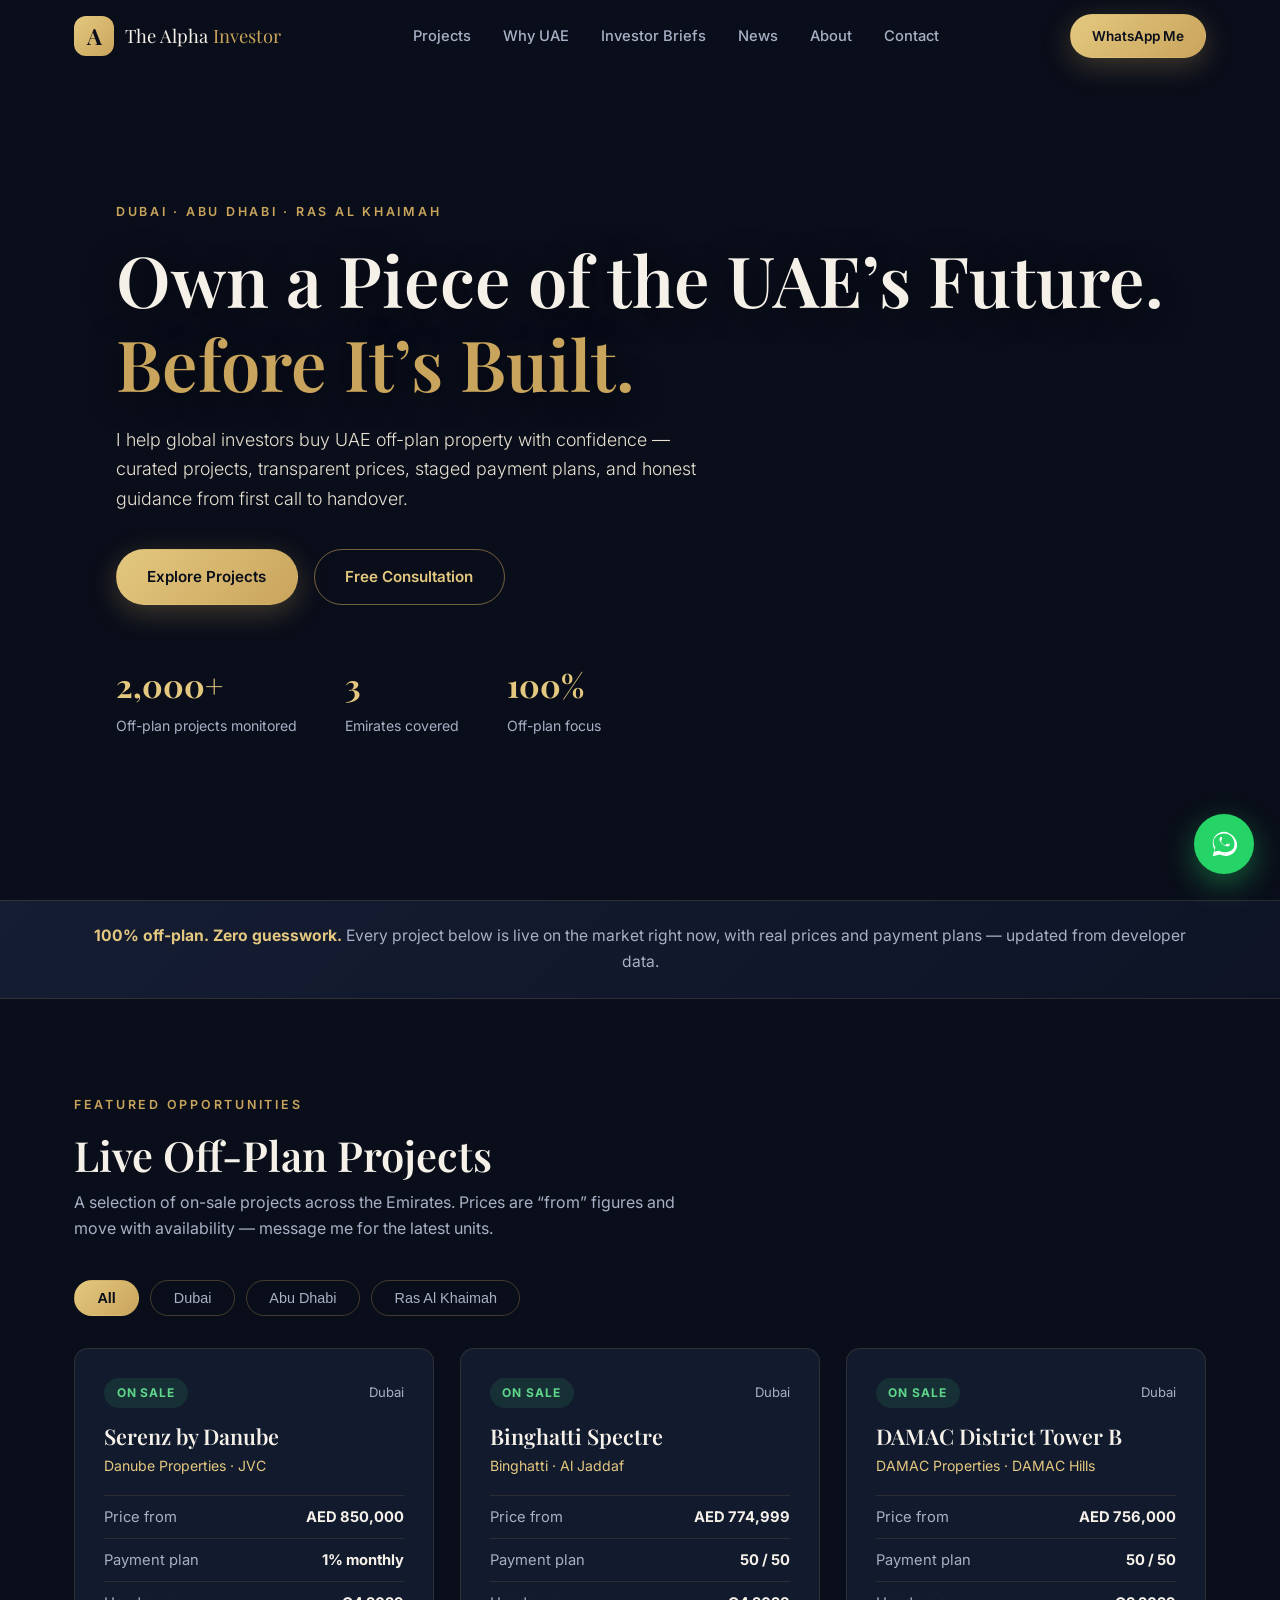
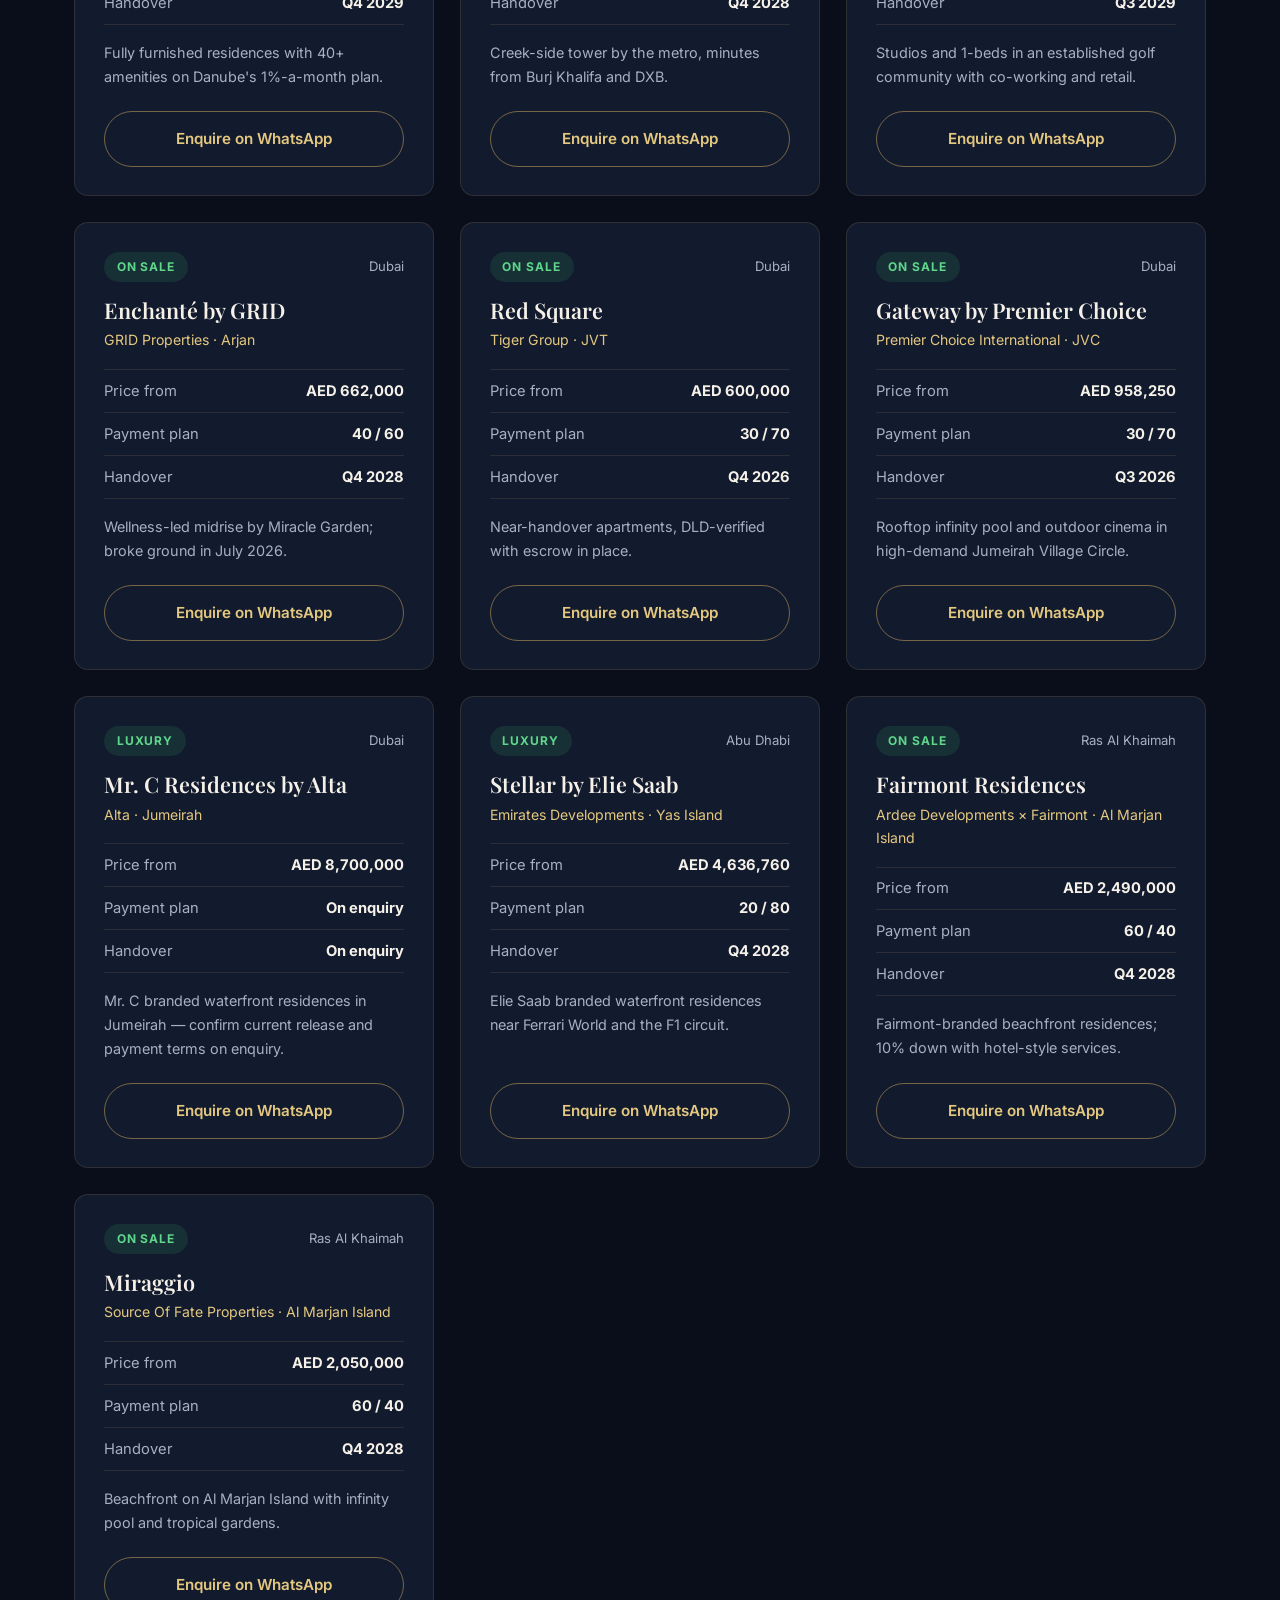
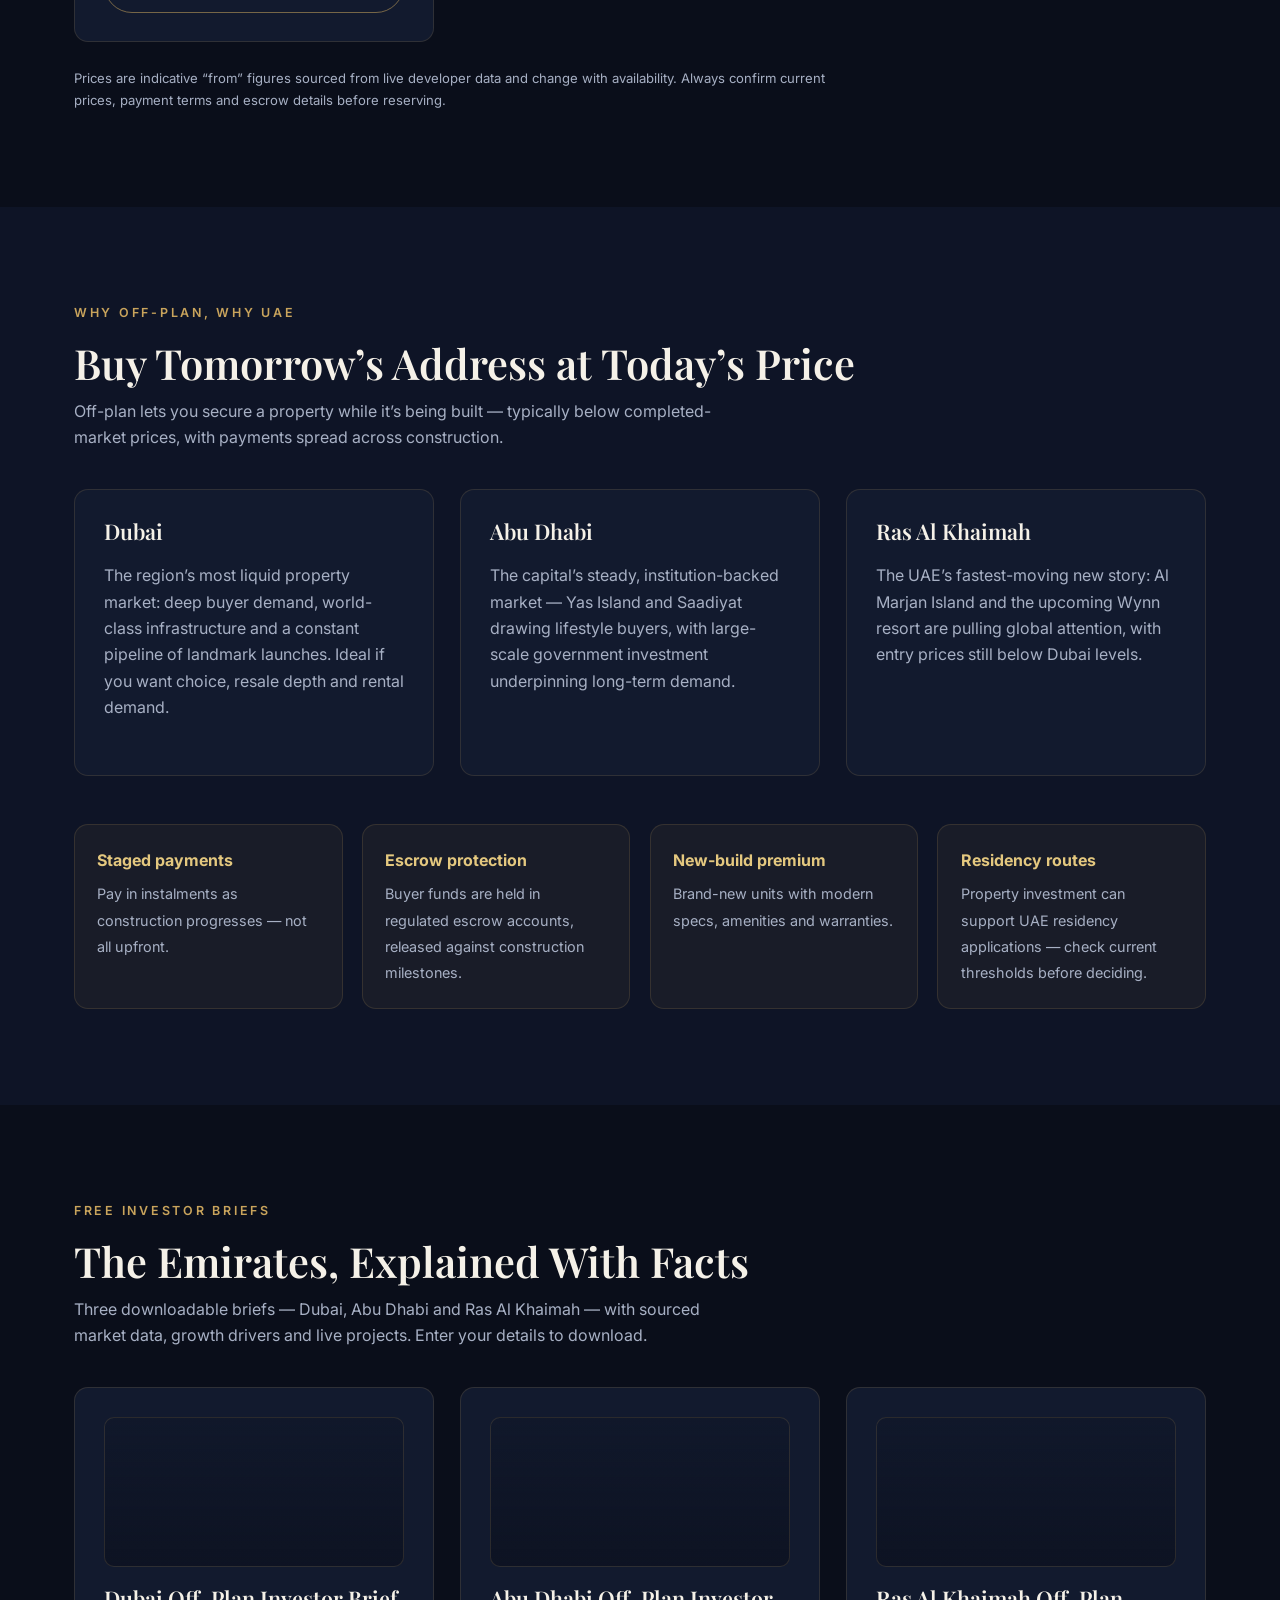
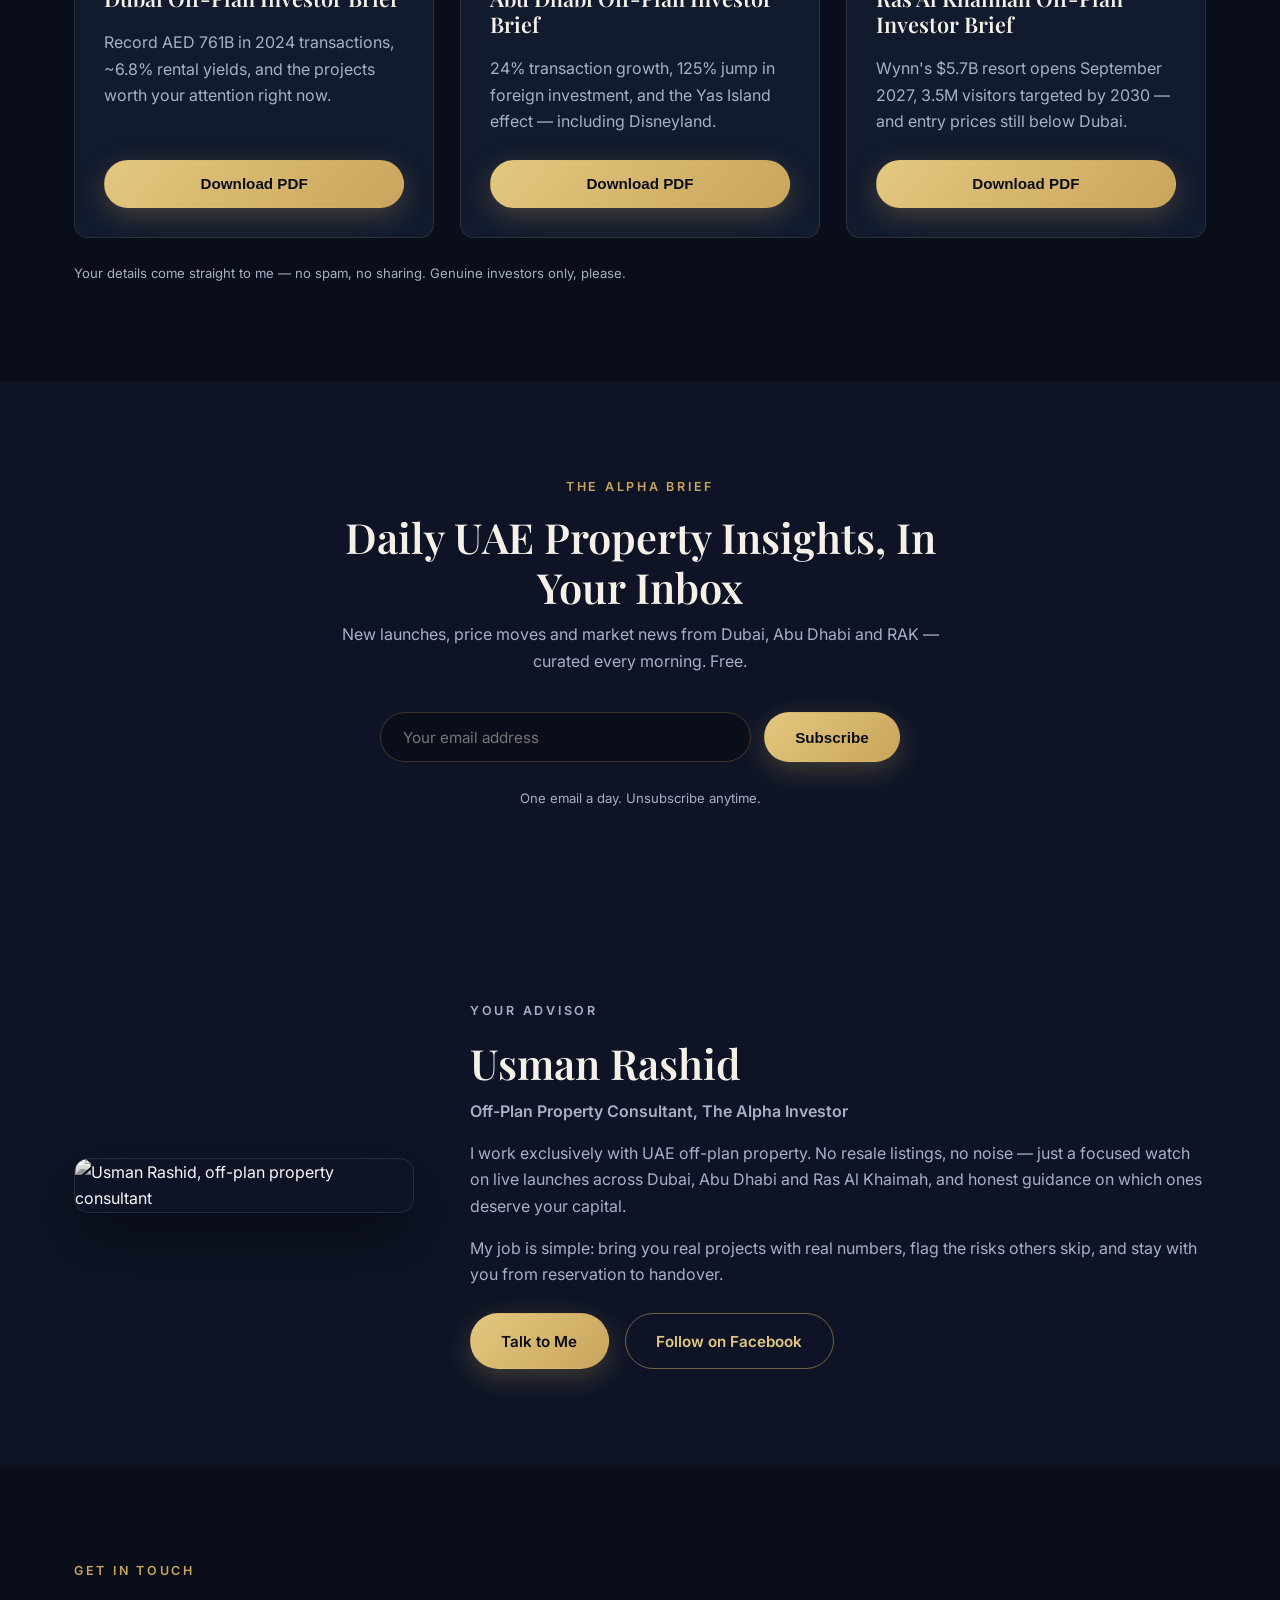
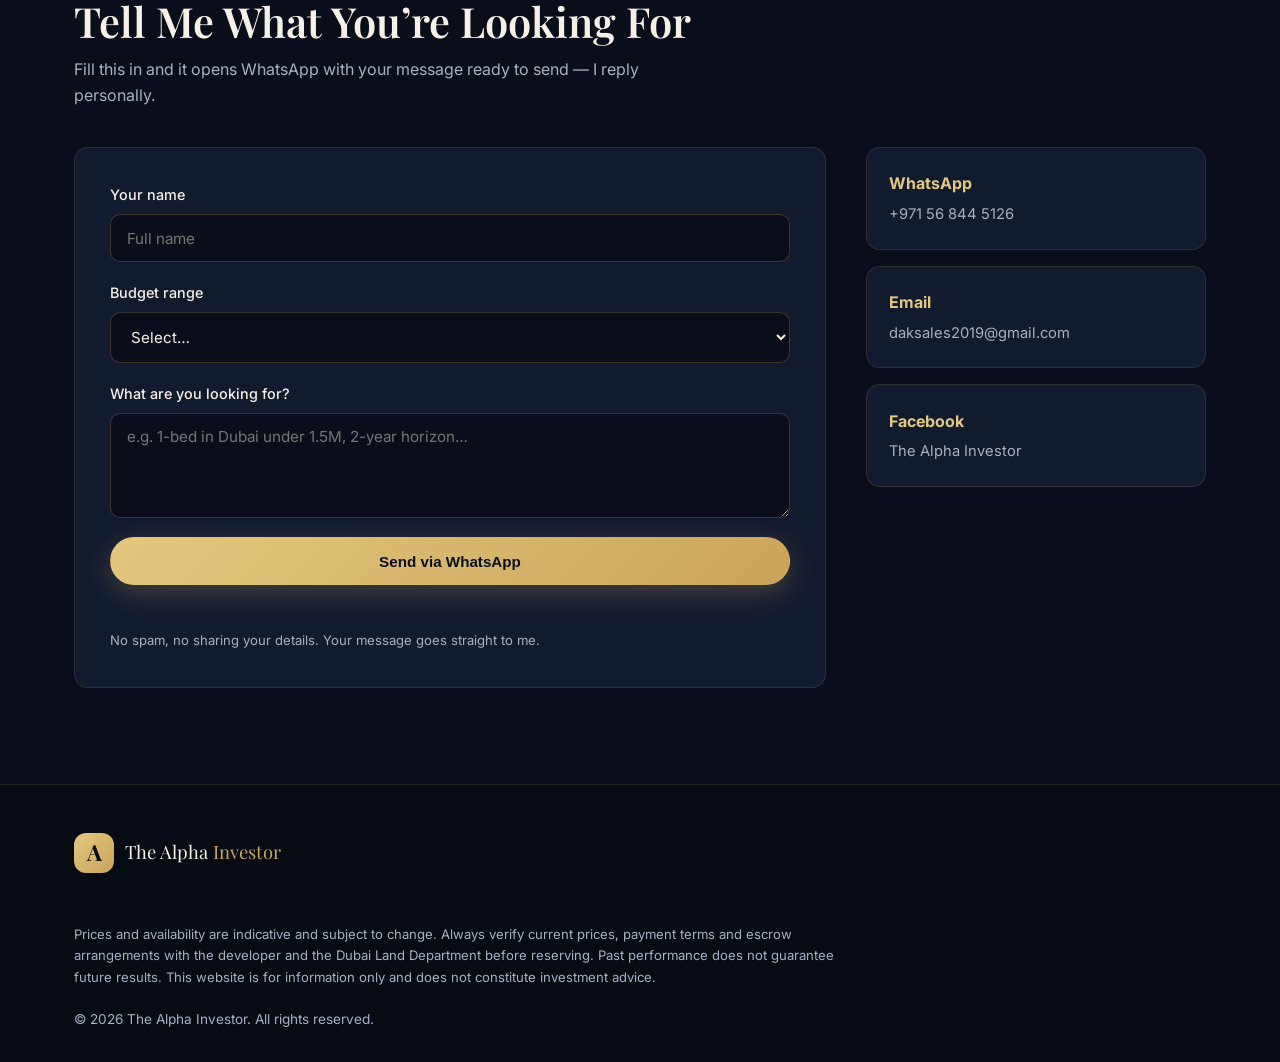
==== index.html @ b885ae94 "About section: replace Founder with Off-Plan Property Consultant" ====
<!DOCTYPE html>
<html lang="en">
<head>
<meta charset="UTF-8">
<meta name="viewport" content="width=device-width, initial-scale=1.0">
<title>The Alpha Investor — UAE Off-Plan Property Investment</title>
<meta name="description" content="The Alpha Investor helps global investors buy UAE off-plan property with confidence. Curated projects in Dubai, Abu Dhabi and Ras Al Khaimah, real prices, real payment plans.">
<link rel="icon" href="data:image/svg+xml,<svg xmlns='http://www.w3.org/2000/svg' viewBox='0 0 100 100'><rect width='100' height='100' rx='18' fill='%230A0E1A'/><text x='50' y='68' font-size='52' text-anchor='middle' fill='%23C9A45C' font-family='Georgia'>A</text></svg>">
<link rel="preconnect" href="https://fonts.googleapis.com">
<link rel="preconnect" href="https://fonts.gstatic.com" crossorigin>
<link href="https://fonts.googleapis.com/css2?family=Playfair+Display:wght@500;600;700&family=Inter:wght@300;400;500;600;700&display=swap" rel="stylesheet">
<link rel="stylesheet" href="styles.css">
</head>
<body>

<!-- ============ NAV ============ -->
<header class="nav" id="nav">
  <div class="container nav-inner">
    <a href="#top" class="brand">
      <span class="brand-mark">A</span>
      <span class="brand-text">The Alpha <em>Investor</em></span>
    </a>
    <nav class="nav-links" id="navLinks">
      <a href="#projects">Projects</a>
      <a href="#why">Why UAE</a>
      <a href="#briefs">Investor Briefs</a>
      <a href="news.html">News</a>
      <a href="#about">About</a>
      <a href="#contact">Contact</a>
    </nav>
    <a class="btn btn-gold btn-sm nav-cta" href="https://wa.me/971568445126?text=Hi%20Usman%2C%20I%27d%20like%20to%20discuss%20UAE%20off-plan%20investment." target="_blank" rel="noopener">WhatsApp Me</a>
    <button class="nav-toggle" id="navToggle" aria-label="Menu"><span></span><span></span><span></span></button>
  </div>
</header>

<!-- ============ HERO ============ -->
<section class="hero" id="top">
  <div class="hero-bg"></div>
  <div class="hero-overlay"></div>
  <div class="container hero-content">
    <p class="eyebrow reveal">Dubai &middot; Abu Dhabi &middot; Ras Al Khaimah</p>
    <h1 class="reveal">Own a Piece of the UAE&rsquo;s Future.<br><span class="gold">Before It&rsquo;s Built.</span></h1>
    <p class="hero-sub reveal">I help global investors buy UAE off-plan property with confidence — curated projects, transparent prices, staged payment plans, and honest guidance from first call to handover.</p>
    <div class="hero-ctas reveal">
      <a href="#projects" class="btn btn-gold">Explore Projects</a>
      <a href="https://wa.me/971568445126?text=Hi%20Usman%2C%20I%27d%20like%20a%20free%20consultation%20on%20UAE%20off-plan%20property." target="_blank" rel="noopener" class="btn btn-outline">Free Consultation</a>
    </div>
    <div class="hero-stats reveal">
      <div class="stat"><strong>2,000+</strong><span>Off-plan projects monitored</span></div>
      <div class="stat"><strong>3</strong><span>Emirates covered</span></div>
      <div class="stat"><strong>100%</strong><span>Off-plan focus</span></div>
    </div>
  </div>
</section>

<!-- ============ POSITIONING STRIP ============ -->
<section class="strip">
  <div class="container strip-inner">
    <p><strong>100% off-plan. Zero guesswork.</strong> Every project below is live on the market right now, with real prices and payment plans — updated from developer data.</p>
  </div>
</section>

<!-- ============ PROJECTS ============ -->
<section class="section" id="projects">
  <div class="container">
    <p class="eyebrow reveal">Featured Opportunities</p>
    <h2 class="reveal">Live Off-Plan Projects</h2>
    <p class="section-sub reveal">A selection of on-sale projects across the Emirates. Prices are &ldquo;from&rdquo; figures and move with availability — message me for the latest units.</p>
    <div class="filters reveal" id="filters">
      <button class="filter active" data-filter="all">All</button>
      <button class="filter" data-filter="dubai">Dubai</button>
      <button class="filter" data-filter="abudhabi">Abu Dhabi</button>
      <button class="filter" data-filter="rak">Ras Al Khaimah</button>
    </div>
    <div class="cards" id="projectCards">
      <article class="card reveal" data-emirate="dubai">
        <div class="card-top"><span class="badge">On Sale</span><span class="card-emirate">Dubai</span></div>
        <h3>Serenz by Danube</h3>
        <p class="card-dev">Danube Properties &middot; JVC</p>
        <ul class="card-facts">
          <li><span>Price from</span><strong>AED 850,000</strong></li>
          <li><span>Payment plan</span><strong>1% monthly</strong></li>
          <li><span>Handover</span><strong>Q4 2029</strong></li>
        </ul>
        <p class="card-note">Fully furnished residences with 40+ amenities on Danube's 1%-a-month plan.</p>
        <a class="btn btn-outline btn-block card-cta" href="https://wa.me/971568445126?text=Hi%20Usman%2C%20I%27m%20interested%20in%20Serenz%20by%20Danube%20in%20JVC%2E%20Please%20share%20available%20units%2E" target="_blank" rel="noopener">Enquire on WhatsApp</a>
      </article>
      <article class="card reveal" data-emirate="dubai">
        <div class="card-top"><span class="badge">On Sale</span><span class="card-emirate">Dubai</span></div>
        <h3>Binghatti Spectre</h3>
        <p class="card-dev">Binghatti &middot; Al Jaddaf</p>
        <ul class="card-facts">
          <li><span>Price from</span><strong>AED 774,999</strong></li>
          <li><span>Payment plan</span><strong>50 / 50</strong></li>
          <li><span>Handover</span><strong>Q4 2028</strong></li>
        </ul>
        <p class="card-note">Creek-side tower by the metro, minutes from Burj Khalifa and DXB.</p>
        <a class="btn btn-outline btn-block card-cta" href="https://wa.me/971568445126?text=Hi%20Usman%2C%20I%27m%20interested%20in%20Binghatti%20Spectre%20in%20Al%20Jaddaf%2E%20Please%20share%20available%20units%2E" target="_blank" rel="noopener">Enquire on WhatsApp</a>
      </article>
      <article class="card reveal" data-emirate="dubai">
        <div class="card-top"><span class="badge">On Sale</span><span class="card-emirate">Dubai</span></div>
        <h3>DAMAC District Tower B</h3>
        <p class="card-dev">DAMAC Properties &middot; DAMAC Hills</p>
        <ul class="card-facts">
          <li><span>Price from</span><strong>AED 756,000</strong></li>
          <li><span>Payment plan</span><strong>50 / 50</strong></li>
          <li><span>Handover</span><strong>Q3 2029</strong></li>
        </ul>
        <p class="card-note">Studios and 1-beds in an established golf community with co-working and retail.</p>
        <a class="btn btn-outline btn-block card-cta" href="https://wa.me/971568445126?text=Hi%20Usman%2C%20I%27m%20interested%20in%20DAMAC%20District%20Tower%20B%20in%20DAMAC%20Hills%2E%20Please%20share%20available%20units%2E" target="_blank" rel="noopener">Enquire on WhatsApp</a>
      </article>
      <article class="card reveal" data-emirate="dubai">
        <div class="card-top"><span class="badge">On Sale</span><span class="card-emirate">Dubai</span></div>
        <h3>Enchant&eacute; by GRID</h3>
        <p class="card-dev">GRID Properties &middot; Arjan</p>
        <ul class="card-facts">
          <li><span>Price from</span><strong>AED 662,000</strong></li>
          <li><span>Payment plan</span><strong>40 / 60</strong></li>
          <li><span>Handover</span><strong>Q4 2028</strong></li>
        </ul>
        <p class="card-note">Wellness-led midrise by Miracle Garden; broke ground in July 2026.</p>
        <a class="btn btn-outline btn-block card-cta" href="https://wa.me/971568445126?text=Hi%20Usman%2C%20I%27m%20interested%20in%20Enchante%20by%20GRID%20in%20Arjan%2E%20Please%20share%20available%20units%2E" target="_blank" rel="noopener">Enquire on WhatsApp</a>
      </article>
      <article class="card reveal" data-emirate="dubai">
        <div class="card-top"><span class="badge">On Sale</span><span class="card-emirate">Dubai</span></div>
        <h3>Red Square</h3>
        <p class="card-dev">Tiger Group &middot; JVT</p>
        <ul class="card-facts">
          <li><span>Price from</span><strong>AED 600,000</strong></li>
          <li><span>Payment plan</span><strong>30 / 70</strong></li>
          <li><span>Handover</span><strong>Q4 2026</strong></li>
        </ul>
        <p class="card-note">Near-handover apartments, DLD-verified with escrow in place.</p>
        <a class="btn btn-outline btn-block card-cta" href="https://wa.me/971568445126?text=Hi%20Usman%2C%20I%27m%20interested%20in%20Red%20Square%20in%20JVT%2E%20Please%20share%20available%20units%2E" target="_blank" rel="noopener">Enquire on WhatsApp</a>
      </article>
      <article class="card reveal" data-emirate="dubai">
        <div class="card-top"><span class="badge">On Sale</span><span class="card-emirate">Dubai</span></div>
        <h3>Gateway by Premier Choice</h3>
        <p class="card-dev">Premier Choice International &middot; JVC</p>
        <ul class="card-facts">
          <li><span>Price from</span><strong>AED 958,250</strong></li>
          <li><span>Payment plan</span><strong>30 / 70</strong></li>
          <li><span>Handover</span><strong>Q3 2026</strong></li>
        </ul>
        <p class="card-note">Rooftop infinity pool and outdoor cinema in high-demand Jumeirah Village Circle.</p>
        <a class="btn btn-outline btn-block card-cta" href="https://wa.me/971568445126?text=Hi%20Usman%2C%20I%27m%20interested%20in%20Gateway%20by%20Premier%20Choice%20in%20JVC%2E%20Please%20share%20available%20units%2E" target="_blank" rel="noopener">Enquire on WhatsApp</a>
      </article>
      <article class="card reveal" data-emirate="dubai">
        <div class="card-top"><span class="badge">Luxury</span><span class="card-emirate">Dubai</span></div>
        <h3>Mr. C Residences by Alta</h3>
        <p class="card-dev">Alta &middot; Jumeirah</p>
        <ul class="card-facts">
          <li><span>Price from</span><strong>AED 8,700,000</strong></li>
          <li><span>Payment plan</span><strong>On enquiry</strong></li>
          <li><span>Handover</span><strong>On enquiry</strong></li>
        </ul>
        <p class="card-note">Mr. C branded waterfront residences in Jumeirah — confirm current release and payment terms on enquiry.</p>
        <a class="btn btn-outline btn-block card-cta" href="https://wa.me/971568445126?text=Hi%20Usman%2C%20I%27m%20interested%20in%20Mr%2E%20C%20Residences%20by%20Alta%20in%20Jumeirah%2E%20Please%20share%20available%20units%2E" target="_blank" rel="noopener">Enquire on WhatsApp</a>
      </article>
      <article class="card reveal" data-emirate="abudhabi">
        <div class="card-top"><span class="badge">Luxury</span><span class="card-emirate">Abu Dhabi</span></div>
        <h3>Stellar by Elie Saab</h3>
        <p class="card-dev">Emirates Developments &middot; Yas Island</p>
        <ul class="card-facts">
          <li><span>Price from</span><strong>AED 4,636,760</strong></li>
          <li><span>Payment plan</span><strong>20 / 80</strong></li>
          <li><span>Handover</span><strong>Q4 2028</strong></li>
        </ul>
        <p class="card-note">Elie Saab branded waterfront residences near Ferrari World and the F1 circuit.</p>
        <a class="btn btn-outline btn-block card-cta" href="https://wa.me/971568445126?text=Hi%20Usman%2C%20I%27m%20interested%20in%20Stellar%20by%20Elie%20Saab%20on%20Yas%20Island%2E%20Please%20share%20available%20units%2E" target="_blank" rel="noopener">Enquire on WhatsApp</a>
      </article>
      <article class="card reveal" data-emirate="rak">
        <div class="card-top"><span class="badge">On Sale</span><span class="card-emirate">Ras Al Khaimah</span></div>
        <h3>Fairmont Residences</h3>
        <p class="card-dev">Ardee Developments &times; Fairmont &middot; Al Marjan Island</p>
        <ul class="card-facts">
          <li><span>Price from</span><strong>AED 2,490,000</strong></li>
          <li><span>Payment plan</span><strong>60 / 40</strong></li>
          <li><span>Handover</span><strong>Q4 2028</strong></li>
        </ul>
        <p class="card-note">Fairmont-branded beachfront residences; 10% down with hotel-style services.</p>
        <a class="btn btn-outline btn-block card-cta" href="https://wa.me/971568445126?text=Hi%20Usman%2C%20I%27m%20interested%20in%20Fairmont%20Residences%20on%20Al%20Marjan%20Island%2E%20Please%20share%20available%20units%2E" target="_blank" rel="noopener">Enquire on WhatsApp</a>
      </article>
      <article class="card reveal" data-emirate="rak">
        <div class="card-top"><span class="badge">On Sale</span><span class="card-emirate">Ras Al Khaimah</span></div>
        <h3>Miraggio</h3>
        <p class="card-dev">Source Of Fate Properties &middot; Al Marjan Island</p>
        <ul class="card-facts">
          <li><span>Price from</span><strong>AED 2,050,000</strong></li>
          <li><span>Payment plan</span><strong>60 / 40</strong></li>
          <li><span>Handover</span><strong>Q4 2028</strong></li>
        </ul>
        <p class="card-note">Beachfront on Al Marjan Island with infinity pool and tropical gardens.</p>
        <a class="btn btn-outline btn-block card-cta" href="https://wa.me/971568445126?text=Hi%20Usman%2C%20I%27m%20interested%20in%20Miraggio%20on%20Al%20Marjan%20Island%2E%20Please%20share%20available%20units%2E" target="_blank" rel="noopener">Enquire on WhatsApp</a>
      </article>

    </div>
    <p class="fineprint reveal">Prices are indicative &ldquo;from&rdquo; figures sourced from live developer data and change with availability. Always confirm current prices, payment terms and escrow details before reserving.</p>
  </div>
</section>

<!-- ============ WHY UAE ============ -->
<section class="section section-alt" id="why">
  <div class="container">
    <p class="eyebrow reveal">Why Off-Plan, Why UAE</p>
    <h2 class="reveal">Buy Tomorrow&rsquo;s Address at Today&rsquo;s Price</h2>
    <p class="section-sub reveal">Off-plan lets you secure a property while it&rsquo;s being built — typically below completed-market prices, with payments spread across construction.</p>
    <div class="cards three">
      <article class="card reveal">
        <h3>Dubai</h3>
        <p>The region&rsquo;s most liquid property market: deep buyer demand, world-class infrastructure and a constant pipeline of landmark launches. Ideal if you want choice, resale depth and rental demand.</p>
      </article>
      <article class="card reveal">
        <h3>Abu Dhabi</h3>
        <p>The capital&rsquo;s steady, institution-backed market — Yas Island and Saadiyat drawing lifestyle buyers, with large-scale government investment underpinning long-term demand.</p>
      </article>
      <article class="card reveal">
        <h3>Ras Al Khaimah</h3>
        <p>The UAE&rsquo;s fastest-moving new story: Al Marjan Island and the upcoming Wynn resort are pulling global attention, with entry prices still below Dubai levels.</p>
      </article>
    </div>
    <div class="drivers">
      <div class="driver reveal"><strong>Staged payments</strong><span>Pay in instalments as construction progresses — not all upfront.</span></div>
      <div class="driver reveal"><strong>Escrow protection</strong><span>Buyer funds are held in regulated escrow accounts, released against construction milestones.</span></div>
      <div class="driver reveal"><strong>New-build premium</strong><span>Brand-new units with modern specs, amenities and warranties.</span></div>
      <div class="driver reveal"><strong>Residency routes</strong><span>Property investment can support UAE residency applications — check current thresholds before deciding.</span></div>
    </div>
  </div>
</section>

<!-- ============ INVESTOR BRIEFS ============ -->
<section class="section" id="briefs">
  <div class="container">
    <p class="eyebrow reveal">Free Investor Briefs</p>
    <h2 class="reveal">The Emirates, Explained With Facts</h2>
    <p class="section-sub reveal">Three downloadable briefs — Dubai, Abu Dhabi and Ras Al Khaimah — with sourced market data, growth drivers and live projects. Enter your details to download.</p>
    <div class="cards three">
      <article class="card reveal">
        <div class="brief-visual brief-dubai"></div>
        <h3>Dubai Off-Plan Investor Brief</h3>
        <p>Record AED 761B in 2024 transactions, ~6.8% rental yields, and the projects worth your attention right now.</p>
        <button class="btn btn-gold btn-block brief-btn" data-pdf="pdfs/dubai-offplan-investor-brief.pdf" data-title="Dubai Off-Plan Investor Brief">Download PDF</button>
      </article>
      <article class="card reveal">
        <div class="brief-visual brief-abudhabi"></div>
        <h3>Abu Dhabi Off-Plan Investor Brief</h3>
        <p>24% transaction growth, 125% jump in foreign investment, and the Yas Island effect — including Disneyland.</p>
        <button class="btn btn-gold btn-block brief-btn" data-pdf="pdfs/abudhabi-offplan-investor-brief.pdf" data-title="Abu Dhabi Off-Plan Investor Brief">Download PDF</button>
      </article>
      <article class="card reveal">
        <div class="brief-visual brief-rak"></div>
        <h3>Ras Al Khaimah Off-Plan Investor Brief</h3>
        <p>Wynn's $5.7B resort opens September 2027, 3.5M visitors targeted by 2030 — and entry prices still below Dubai.</p>
        <button class="btn btn-gold btn-block brief-btn" data-pdf="pdfs/rak-offplan-investor-brief.pdf" data-title="Ras Al Khaimah Off-Plan Investor Brief">Download PDF</button>
      </article>
    </div>
    <p class="fineprint reveal">Your details come straight to me — no spam, no sharing. Genuine investors only, please.</p>
  </div>
</section>

<!-- ============ NEWSLETTER ============ -->
<section class="section section-alt" id="newsletter">
  <div class="container newsletter-inner">
    <p class="eyebrow reveal">The Alpha Brief</p>
    <h2 class="reveal">Daily UAE Property Insights, In Your Inbox</h2>
    <p class="section-sub reveal">New launches, price moves and market news from Dubai, Abu Dhabi and RAK — curated every morning. Free.</p>
    <form class="newsletter-form reveal" id="newsForm">
      <input type="email" id="newsEmail" placeholder="Your email address" required aria-label="Email address">
      <button type="submit" class="btn btn-gold">Subscribe</button>
    </form>
    <p class="fineprint reveal" id="newsMsg">One email a day. Unsubscribe anytime.</p>
  </div>
</section>

<!-- ============ ABOUT ============ -->
<section class="section section-alt" id="about">
  <div class="container about-grid">
    <div class="about-photo reveal">
      <img class="about-img" src="assets/usman.jpg" alt="Usman Rashid, off-plan property consultant">
    </div>
    <div class="about-text reveal">
      <p class="eyebrow">Your Advisor</p>
      <h2>Usman Rashid</h2>
      <p class="about-role">Off-Plan Property Consultant, The Alpha Investor</p>
      <p>I work exclusively with UAE off-plan property. No resale listings, no noise — just a focused watch on live launches across Dubai, Abu Dhabi and Ras Al Khaimah, and honest guidance on which ones deserve your capital.</p>
      <p>My job is simple: bring you real projects with real numbers, flag the risks others skip, and stay with you from reservation to handover.</p>
      <div class="about-ctas">
        <a class="btn btn-gold" href="https://wa.me/971568445126?text=Hi%20Usman%2C%20I%27d%20like%20to%20introduce%20myself%20and%20discuss%20investing." target="_blank" rel="noopener">Talk to Me</a>
        <a class="btn btn-outline" href="https://www.facebook.com/61594730760586" target="_blank" rel="noopener">Follow on Facebook</a>
      </div>
    </div>
  </div>
</section>

<!-- ============ CONTACT ============ -->
<section class="section" id="contact">
  <div class="container">
    <p class="eyebrow reveal">Get In Touch</p>
    <h2 class="reveal">Tell Me What You&rsquo;re Looking For</h2>
    <p class="section-sub reveal">Fill this in and it opens WhatsApp with your message ready to send — I reply personally.</p>
    <div class="contact-grid">
      <form class="lead-form reveal" id="leadForm">
        <label>Your name<input type="text" id="fName" placeholder="Full name" required></label>
        <label>Budget range
          <select id="fBudget" required>
            <option value="">Select…</option>
            <option>Under AED 1M</option>
            <option>AED 1M – 2M</option>
            <option>AED 2M – 5M</option>
            <option>AED 5M+</option>
            <option>Just exploring</option>
          </select>
        </label>
        <label>What are you looking for?<textarea id="fMsg" rows="4" placeholder="e.g. 1-bed in Dubai under 1.5M, 2-year horizon…"></textarea></label>
        <button type="submit" class="btn btn-gold btn-block">Send via WhatsApp</button>
        <p class="fineprint">No spam, no sharing your details. Your message goes straight to me.</p>
      </form>
      <div class="contact-cards reveal">
        <a class="contact-card" href="https://wa.me/971568445126" target="_blank" rel="noopener">
          <strong>WhatsApp</strong><span>+971 56 844 5126</span>
        </a>
        <a class="contact-card" href="mailto:daksales2019@gmail.com">
          <strong>Email</strong><span>daksales2019@gmail.com</span>
        </a>
        <a class="contact-card" href="https://www.facebook.com/61594730760586" target="_blank" rel="noopener">
          <strong>Facebook</strong><span>The Alpha Investor</span>
        </a>
      </div>
    </div>
  </div>
</section>

<!-- ============ DOWNLOAD MODAL ============ -->
<div class="modal" id="dlModal" aria-hidden="true">
  <div class="modal-box">
    <button class="modal-close" id="dlClose" aria-label="Close">&times;</button>
    <p class="eyebrow">Free Download</p>
    <h3 id="dlTitle">Investor Brief</h3>
    <p class="modal-sub">Enter your details and the PDF is yours. Your details come straight to me.</p>
    <form id="dlForm">
      <label>Full name<input type="text" id="dlName" placeholder="Your full name" required></label>
      <label>Email<input type="email" id="dlEmail" placeholder="you@email.com" required></label>
      <label>Mobile number<input type="tel" id="dlPhone" placeholder="+971 ..." required></label>
      <button type="submit" class="btn btn-gold btn-block" id="dlSubmit">Download Now</button>
      <p class="fineprint" id="dlMsg">No spam, no sharing your details.</p>
    </form>
  </div>
</div>

<!-- ============ FLOATING WHATSAPP ============ -->
<a class="wa-float" href="https://wa.me/971568445126?text=Hi%20Usman%2C%20I%27d%20like%20to%20discuss%20UAE%20off-plan%20investment." target="_blank" rel="noopener" aria-label="Chat on WhatsApp">
  <svg viewBox="0 0 32 32" width="30" height="30" fill="#fff"><path d="M16 3C9.4 3 4 8.4 4 15c0 2.4.7 4.6 1.9 6.5L4 29l7.7-1.8c1.8 1 3.9 1.5 6 1.5h.3c6.6 0 12-5.4 12-12S22.6 3 16 3zm0 21.8c-1.9 0-3.7-.5-5.3-1.5l-.4-.2-4.6 1.1 1.2-4.4-.3-.4c-1.1-1.7-1.7-3.7-1.7-5.7C4.9 9.4 9.6 4.8 16 4.8S27.1 9.4 27.1 16 22.4 24.8 16 24.8zm5.9-8.1c-.3-.2-1.9-1-2.2-1.1-.3-.1-.5-.2-.8.2-.2.3-.9 1.1-1.1 1.3-.2.2-.4.3-.7.1-.3-.2-1.4-.5-2.6-1.6-.9-.9-1.6-1.9-1.8-2.2-.2-.3 0-.5.1-.6l.5-.6c.2-.2.2-.4.3-.6.1-.2 0-.4 0-.6L13.9 9c-.2-.5-.4-.4-.6-.4h-.5c-.2 0-.5.2-.7.3-.2.3-.9.9-.9 2.2s.9 2.5 1.1 2.7c.1.2 1.9 2.9 4.6 4 .6.3 1.1.4 1.5.6.6.2 1.2.2 1.6.1.5-.1 1.9-.8 2.2-1.5.3-.8.3-1.4.2-1.5-.1-.2-.3-.2-.7-.4z"/></svg>
</a>

<!-- ============ FOOTER ============ -->
<footer class="footer">  <div class="container footer-inner">
    <div class="brand"><span class="brand-mark">A</span><span class="brand-text">The Alpha <em>Investor</em></span></div>
    <p class="fineprint">Prices and availability are indicative and subject to change. Always verify current prices, payment terms and escrow arrangements with the developer and the Dubai Land Department before reserving. Past performance does not guarantee future results. This website is for information only and does not constitute investment advice.</p>
    <p class="copy">&copy; <span id="year"></span> The Alpha Investor. All rights reserved.</p>
  </div>
</footer>

<script src="script.js"></script>
</body>
</html>
---- styles.css ----
:root{
  --bg:#0A0E1A;
  --bg2:#0E1426;
  --card:#121A2E;
  --card-border:rgba(201,164,92,.16);
  --gold:#C9A45C;
  --gold-soft:#E4C87F;
  --text:#F5F1E8;
  --muted:#A7B0C4;
  --radius:14px;
  --font-display:'Playfair Display',Georgia,serif;
  --font-body:'Inter',system-ui,sans-serif;
}
*{margin:0;padding:0;box-sizing:border-box}
html{scroll-behavior:smooth}
body{background:var(--bg);color:var(--text);font-family:var(--font-body);line-height:1.65;-webkit-font-smoothing:antialiased}
.container{max-width:1180px;margin:0 auto;padding:0 24px}
h1,h2,h3{font-family:var(--font-display);line-height:1.2;font-weight:600}
h2{font-size:clamp(1.8rem,3.4vw,2.6rem);margin-bottom:.6rem}
.gold{color:var(--gold)}
.eyebrow{color:var(--gold);text-transform:uppercase;letter-spacing:.22em;font-size:.78rem;font-weight:600;margin-bottom:.9rem}
.section{padding:96px 0}
.section-alt{background:var(--bg2)}
.section-sub{color:var(--muted);max-width:640px;margin-bottom:2.4rem}
.fineprint{color:var(--muted);font-size:.82rem;margin-top:1.6rem;max-width:760px}

/* Buttons */
.btn{display:inline-block;padding:.9rem 1.9rem;border-radius:999px;font-weight:600;font-size:.95rem;text-decoration:none;cursor:pointer;border:1px solid transparent;transition:transform .18s ease,box-shadow .18s ease,background .18s ease;text-align:center}
.btn:hover{transform:translateY(-2px)}
.btn-gold{background:linear-gradient(135deg,var(--gold-soft),var(--gold));color:#0A0E1A;box-shadow:0 8px 28px rgba(201,164,92,.28)}
.btn-gold:hover{box-shadow:0 12px 34px rgba(201,164,92,.4)}
.btn-outline{border-color:rgba(201,164,92,.55);color:var(--gold-soft);background:transparent}
.btn-outline:hover{background:rgba(201,164,92,.1)}
.btn-sm{padding:.6rem 1.3rem;font-size:.85rem}
.btn-block{display:block;width:100%}

/* Nav */
.nav{position:fixed;top:0;left:0;right:0;z-index:50;transition:background .25s ease,box-shadow .25s ease}
.nav.scrolled{background:rgba(10,14,26,.88);backdrop-filter:blur(14px);box-shadow:0 4px 24px rgba(0,0,0,.35)}
.nav-inner{display:flex;align-items:center;justify-content:space-between;height:72px}
.brand{display:flex;align-items:center;gap:.7rem;text-decoration:none;color:var(--text)}
.brand-mark{width:40px;height:40px;border-radius:12px;background:linear-gradient(135deg,var(--gold-soft),var(--gold));color:#0A0E1A;font-family:var(--font-display);font-weight:700;font-size:1.4rem;display:flex;align-items:center;justify-content:center}
.brand-text{font-family:var(--font-display);font-size:1.15rem}
.brand-text em{font-style:normal;color:var(--gold)}
.nav-links{display:flex;gap:2rem}
.nav-links a{color:var(--muted);text-decoration:none;font-size:.92rem;font-weight:500;transition:color .15s}
.nav-links a:hover{color:var(--gold-soft)}
.nav-toggle{display:none;background:none;border:none;cursor:pointer;flex-direction:column;gap:5px;padding:8px}
.nav-toggle span{width:24px;height:2px;background:var(--text);display:block;border-radius:2px}

/* Hero */
.hero{position:relative;min-height:100svh;display:flex;align-items:center;overflow:hidden}
.hero-bg{position:absolute;inset:0;background:center/cover no-repeat;transform:scale(1.05)}
.hero-overlay{position:absolute;inset:0;background:linear-gradient(180deg,rgba(10,14,26,.62) 0%,rgba(10,14,26,.45) 40%,rgba(10,14,26,.94) 100%)}
.hero-content{position:relative;z-index:2;padding-top:120px;padding-bottom:80px;max-width:1180px}
.hero h1{font-size:clamp(2.4rem,5.6vw,4.4rem);margin-bottom:1.2rem;text-shadow:0 4px 30px rgba(0,0,0,.5)}
.hero-sub{font-size:1.12rem;color:#E8E2D2;max-width:620px;margin-bottom:2.2rem;font-weight:300}
.hero-ctas{display:flex;gap:1rem;flex-wrap:wrap;margin-bottom:3.4rem}
.hero-stats{display:flex;gap:3rem;flex-wrap:wrap}
.stat strong{display:block;font-family:var(--font-display);font-size:2rem;color:var(--gold-soft)}
.stat span{color:var(--muted);font-size:.88rem}

/* Strip */
.strip{background:linear-gradient(135deg,#151d33,#0E1426);border-top:1px solid var(--card-border);border-bottom:1px solid var(--card-border)}
.strip-inner{padding:1.4rem 24px;text-align:center}
.strip p{color:var(--muted);font-size:.98rem}
.strip strong{color:var(--gold-soft)}

/* Cards */
.cards{display:grid;grid-template-columns:repeat(auto-fill,minmax(320px,1fr));gap:1.6rem}
.cards.three{grid-template-columns:repeat(auto-fill,minmax(300px,1fr))}
.card{background:var(--card);border:1px solid var(--card-border);border-radius:var(--radius);padding:1.8rem;transition:transform .2s ease,border-color .2s ease,box-shadow .2s ease;display:flex;flex-direction:column}
.card:hover{transform:translateY(-5px);border-color:rgba(201,164,92,.45);box-shadow:0 18px 44px rgba(0,0,0,.4)}
.card-top{display:flex;justify-content:space-between;align-items:center;margin-bottom:1rem}
.badge{background:rgba(46,160,90,.16);color:#5FD68B;font-size:.75rem;font-weight:700;letter-spacing:.08em;text-transform:uppercase;padding:.32rem .8rem;border-radius:999px}
.card-emirate{color:var(--muted);font-size:.82rem}
.card h3{font-size:1.35rem;margin-bottom:.3rem}
.card-dev{color:var(--gold-soft);font-size:.88rem;margin-bottom:1.1rem}
.card-facts{list-style:none;margin-bottom:1rem;border-top:1px solid rgba(201,164,92,.14)}
.card-facts li{display:flex;justify-content:space-between;align-items:center;padding:.55rem 0;border-bottom:1px solid rgba(201,164,92,.14);font-size:.92rem}
.card-facts span{color:var(--muted)}
.card-facts strong{color:var(--text)}
.card-note{color:var(--muted);font-size:.9rem;margin-bottom:1.4rem;flex-grow:1}
.card .btn{margin-top:auto}
.cards.three .card p{color:var(--muted);margin:0.8rem 0 1.6rem;flex-grow:1}

/* Filters */
.filters{display:flex;gap:.7rem;flex-wrap:wrap;margin-bottom:2rem}
.filter{background:transparent;border:1px solid rgba(201,164,92,.3);color:var(--muted);padding:.55rem 1.4rem;border-radius:999px;cursor:pointer;font-size:.9rem;font-weight:500;transition:all .18s}
.filter:hover{color:var(--gold-soft);border-color:var(--gold)}
.filter.active{background:linear-gradient(135deg,var(--gold-soft),var(--gold));color:#0A0E1A;border-color:transparent;font-weight:600}
.card.hidden{display:none}

/* Drivers */
.drivers{display:grid;grid-template-columns:repeat(auto-fit,minmax(220px,1fr));gap:1.2rem;margin-top:3rem}
.driver{background:rgba(201,164,92,.06);border:1px solid var(--card-border);border-radius:var(--radius);padding:1.4rem}
.driver strong{display:block;color:var(--gold-soft);margin-bottom:.4rem;font-size:1rem}
.driver span{color:var(--muted);font-size:.9rem}

/* About */
.about-grid{display:grid;grid-template-columns:340px 1fr;gap:3.5rem;align-items:center}
.photo-placeholder{width:100%;aspect-ratio:4/5;border-radius:var(--radius);background:linear-gradient(150deg,#1A2340,#0E1426);border:1px solid var(--card-border);display:flex;align-items:center;justify-content:center;position:relative;overflow:hidden}
.photo-placeholder::after{content:'Photo coming soon';position:absolute;bottom:1.2rem;color:var(--muted);font-size:.8rem;letter-spacing:.1em;text-transform:uppercase}
.photo-placeholder span{font-family:var(--font-display);font-size:5rem;color:var(--gold);opacity:.85}
.about-role{color:var(--gold-soft);font-weight:600;margin-bottom:1.2rem}
.about-text p{color:var(--muted);margin-bottom:1rem}
.about-ctas{display:flex;gap:1rem;flex-wrap:wrap;margin-top:1.6rem}

/* Contact */
.contact-grid{display:grid;grid-template-columns:1fr 340px;gap:2.5rem;align-items:start}
.lead-form{background:var(--card);border:1px solid var(--card-border);border-radius:var(--radius);padding:2.2rem;display:flex;flex-direction:column;gap:1.2rem}
.lead-form label{display:flex;flex-direction:column;gap:.45rem;font-size:.9rem;font-weight:500;color:var(--text)}
.lead-form input,.lead-form select,.lead-form textarea{background:#0A0E1A;border:1px solid rgba(201,164,92,.25);border-radius:10px;padding:.85rem 1rem;color:var(--text);font-family:var(--font-body);font-size:.95rem;width:100%}
.lead-form input:focus,.lead-form select:focus,.lead-form textarea:focus{outline:none;border-color:var(--gold)}
.lead-form select option{background:#0A0E1A}
.contact-cards{display:flex;flex-direction:column;gap:1rem}
.contact-card{background:var(--card);border:1px solid var(--card-border);border-radius:var(--radius);padding:1.4rem;text-decoration:none;transition:transform .18s,border-color .18s;display:block}
.contact-card:hover{transform:translateY(-3px);border-color:rgba(201,164,92,.45)}
.contact-card strong{display:block;color:var(--gold-soft);margin-bottom:.2rem}
.contact-card span{color:var(--muted);font-size:.92rem}

/* Footer */
.footer{border-top:1px solid var(--card-border);padding:3rem 0 2rem;background:#070B14}
.footer-inner{display:flex;flex-direction:column;gap:1.2rem}
.footer .brand{margin-bottom:.4rem}
.copy{color:var(--muted);font-size:.85rem}

/* About photo */
.about-img{width:100%;aspect-ratio:4/5;object-fit:cover;border-radius:var(--radius);border:1px solid var(--card-border);filter:grayscale(1) contrast(1.06);box-shadow:0 24px 60px rgba(0,0,0,.5)}

/* Brief visuals */
.brief-visual{height:150px;border-radius:10px;margin-bottom:1.2rem;background-size:cover;background-position:center;border:1px solid var(--card-border)}
.brief-dubai{background-image:linear-gradient(180deg,rgba(10,14,26,.15),rgba(10,14,26,.55))}
.brief-abudhabi{background-image:linear-gradient(180deg,rgba(10,14,26,.15),rgba(10,14,26,.55))}
.brief-rak{background-image:linear-gradient(180deg,rgba(10,14,26,.15),rgba(10,14,26,.55))}

/* Newsletter */
.newsletter-inner{text-align:center;max-width:680px}
.newsletter-inner .section-sub{margin-left:auto;margin-right:auto}
.newsletter-form{display:flex;gap:.8rem;max-width:520px;margin:0 auto}
.newsletter-form input{flex:1;background:#0A0E1A;border:1px solid rgba(201,164,92,.25);border-radius:999px;padding:.9rem 1.4rem;color:var(--text);font-family:var(--font-body);font-size:.95rem}
.newsletter-form input:focus{outline:none;border-color:var(--gold)}

/* Modal */
.modal{position:fixed;inset:0;z-index:100;background:rgba(4,7,14,.78);backdrop-filter:blur(6px);display:none;align-items:center;justify-content:center;padding:20px}
.modal.open{display:flex}
.modal-box{background:var(--card);border:1px solid rgba(201,164,92,.35);border-radius:18px;padding:2.4rem;max-width:440px;width:100%;position:relative;box-shadow:0 30px 80px rgba(0,0,0,.6)}
.modal-close{position:absolute;top:14px;right:18px;background:none;border:none;color:var(--muted);font-size:1.8rem;cursor:pointer;line-height:1}
.modal-close:hover{color:var(--gold-soft)}
.modal-box h3{font-size:1.5rem;margin-bottom:.4rem}
.modal-sub{color:var(--muted);font-size:.92rem;margin-bottom:1.4rem}
.modal-box form{display:flex;flex-direction:column;gap:1rem}
.modal-box label{display:flex;flex-direction:column;gap:.45rem;font-size:.88rem;font-weight:500}
.modal-box input{background:#0A0E1A;border:1px solid rgba(201,164,92,.25);border-radius:10px;padding:.85rem 1rem;color:var(--text);font-family:var(--font-body);font-size:.95rem;width:100%}
.modal-box input:focus{outline:none;border-color:var(--gold)}
.modal-box .fineprint{margin-top:.2rem;text-align:center}

/* Floating WhatsApp */
.wa-float{position:fixed;bottom:26px;right:26px;z-index:90;width:60px;height:60px;border-radius:50%;background:#25D366;display:flex;align-items:center;justify-content:center;box-shadow:0 10px 30px rgba(37,211,102,.4);transition:transform .18s}
.wa-float:hover{transform:scale(1.08)}

/* Reveal animation */
.reveal{opacity:0;transform:translateY(26px);transition:opacity .7s ease,transform .7s ease}
.reveal.visible{opacity:1;transform:none}

/* Responsive */
@media(max-width:900px){
  .about-grid{grid-template-columns:1fr}
  .photo-placeholder{max-width:320px}
  .contact-grid{grid-template-columns:1fr}
}
@media(max-width:760px){
  .nav-links{position:fixed;top:72px;right:0;left:0;background:rgba(10,14,26,.97);backdrop-filter:blur(14px);flex-direction:column;padding:1.5rem 24px 2rem;gap:1.2rem;display:none;border-bottom:1px solid var(--card-border)}
  .nav-links.open{display:flex}
  .nav-toggle{display:flex}
  .nav-cta{display:none}
  .section{padding:72px 0}
  .hero-stats{gap:1.6rem}
  .newsletter-form{flex-direction:column}
  .newsletter-form .btn{width:100%}
}
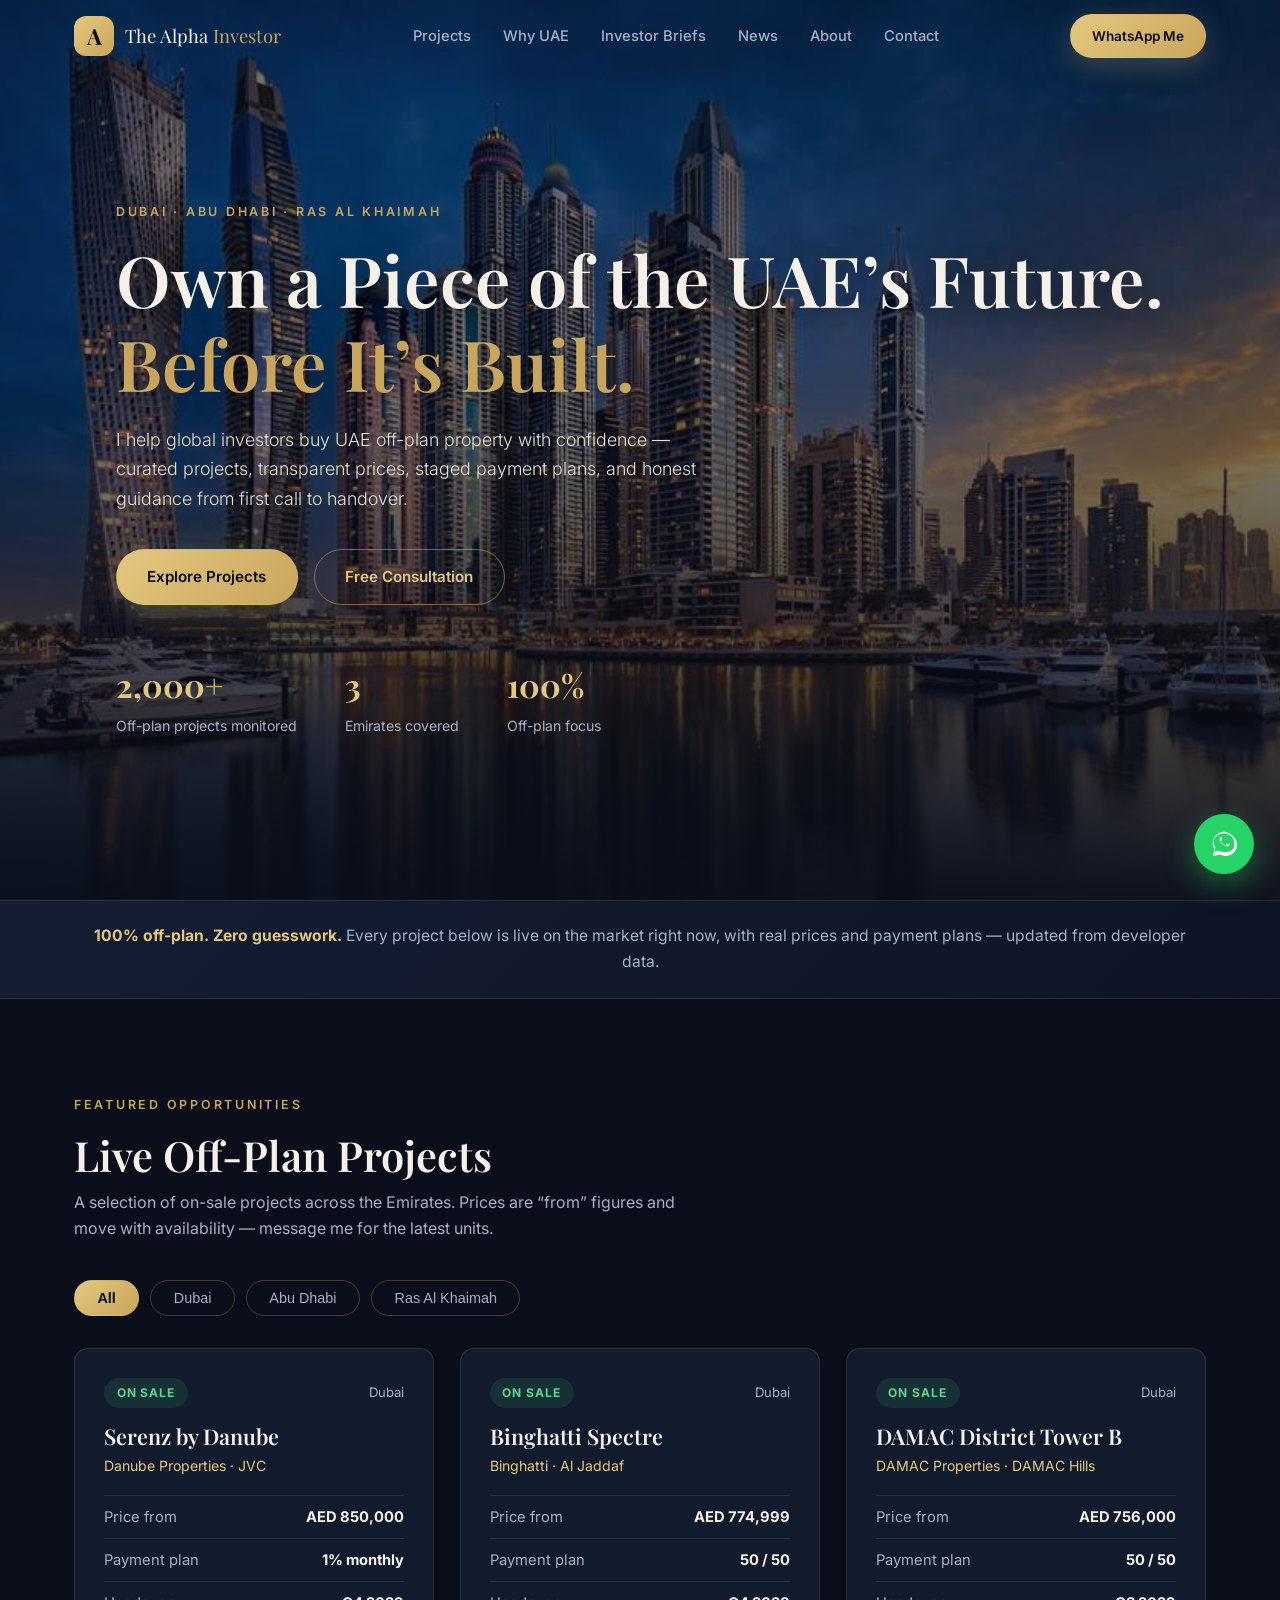
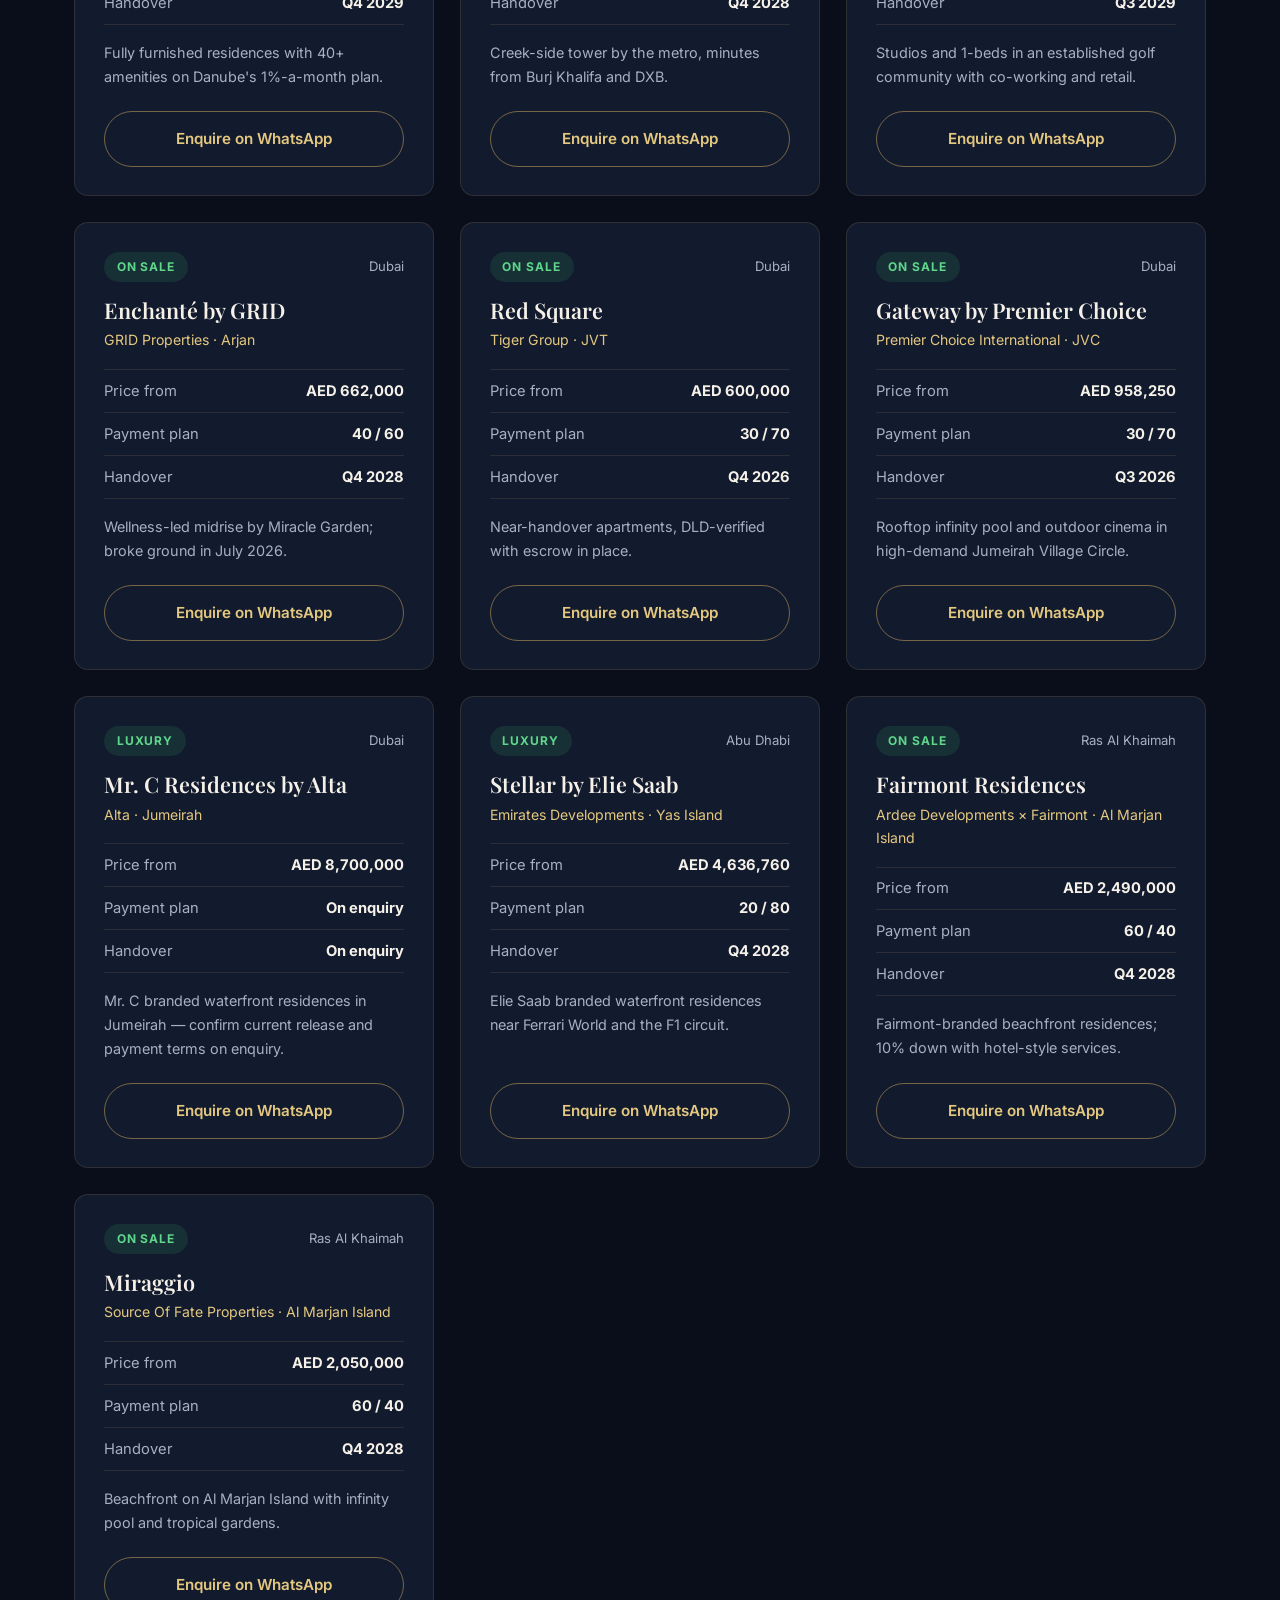
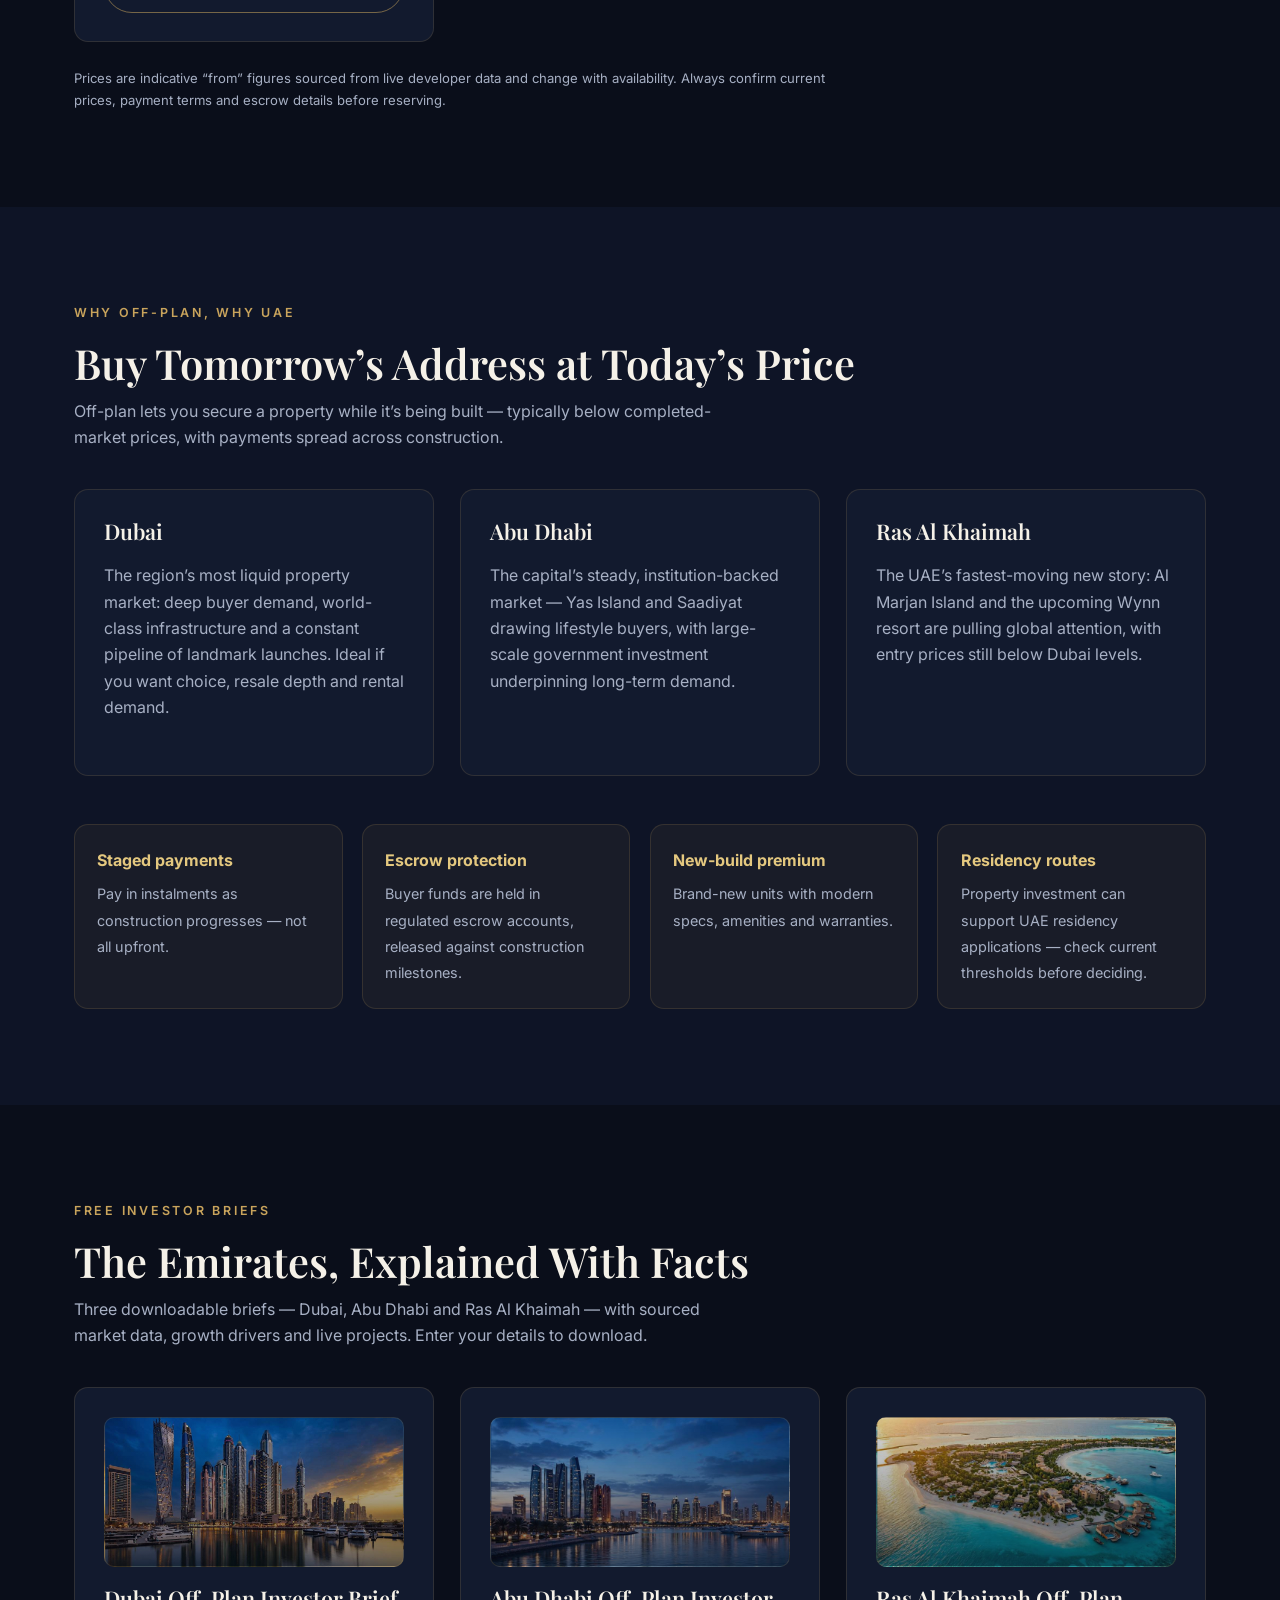
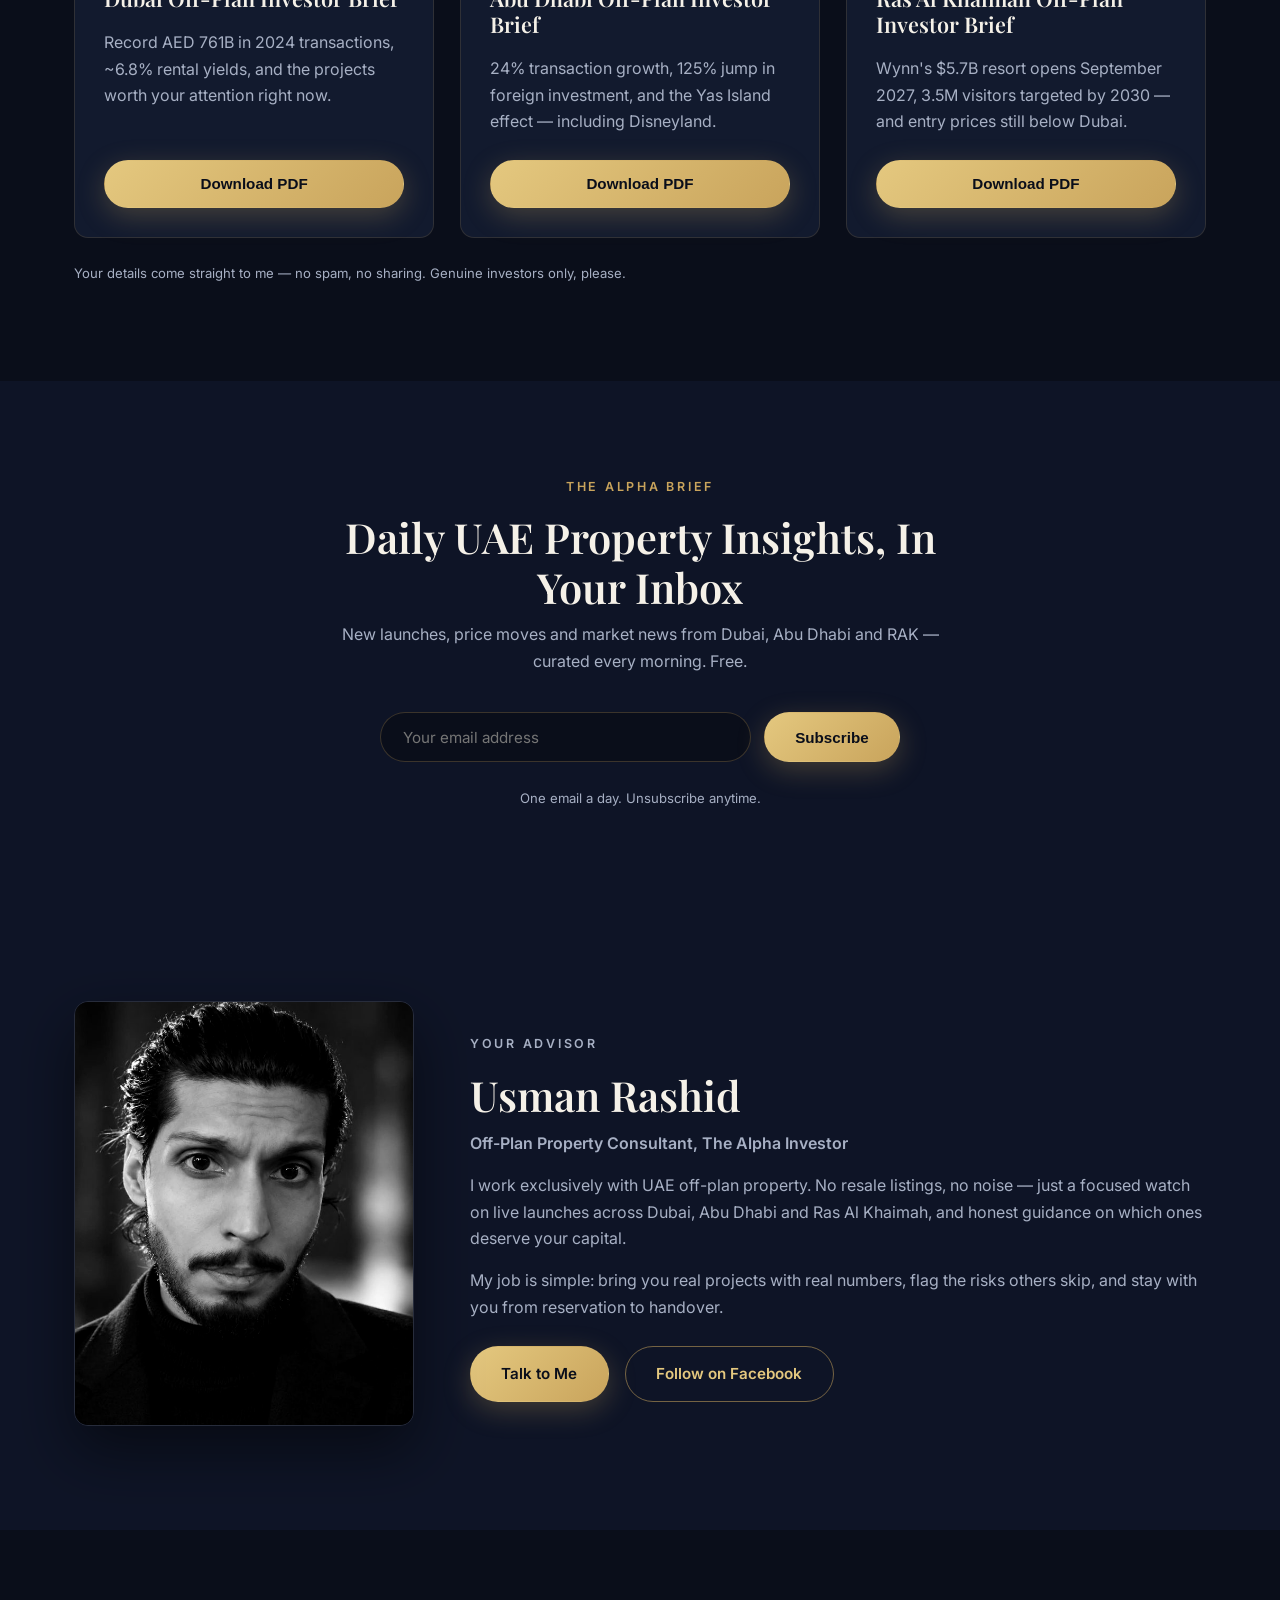
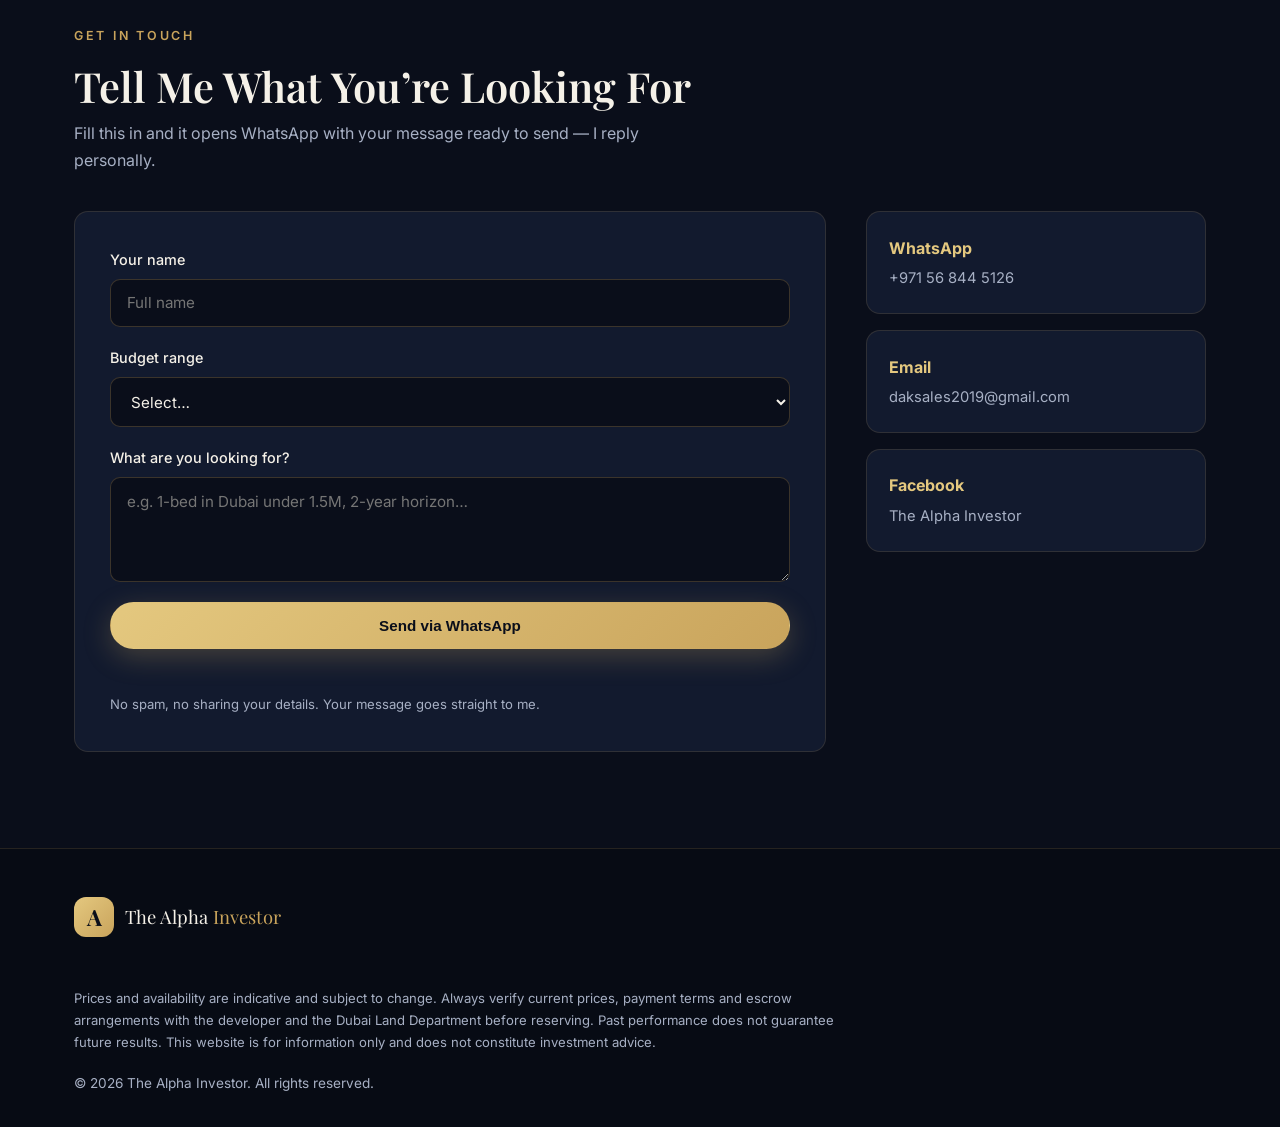
==== commit 604a4763: "Restore image loader scripts (portrait, hero, brief cards were broken)" ====
--- a/index.html
+++ b/index.html
@@ -361,5 +361,10 @@
 </footer>
 
 <script src="script.js"></script>
+<script src="img-hero.js"></script>
+<script src="img-usman.js"></script>
+<script src="img-abudhabi.js"></script>
+<script src="img-rak.js"></script>
+<script src="loader.js"></script>
 </body>
 </html>
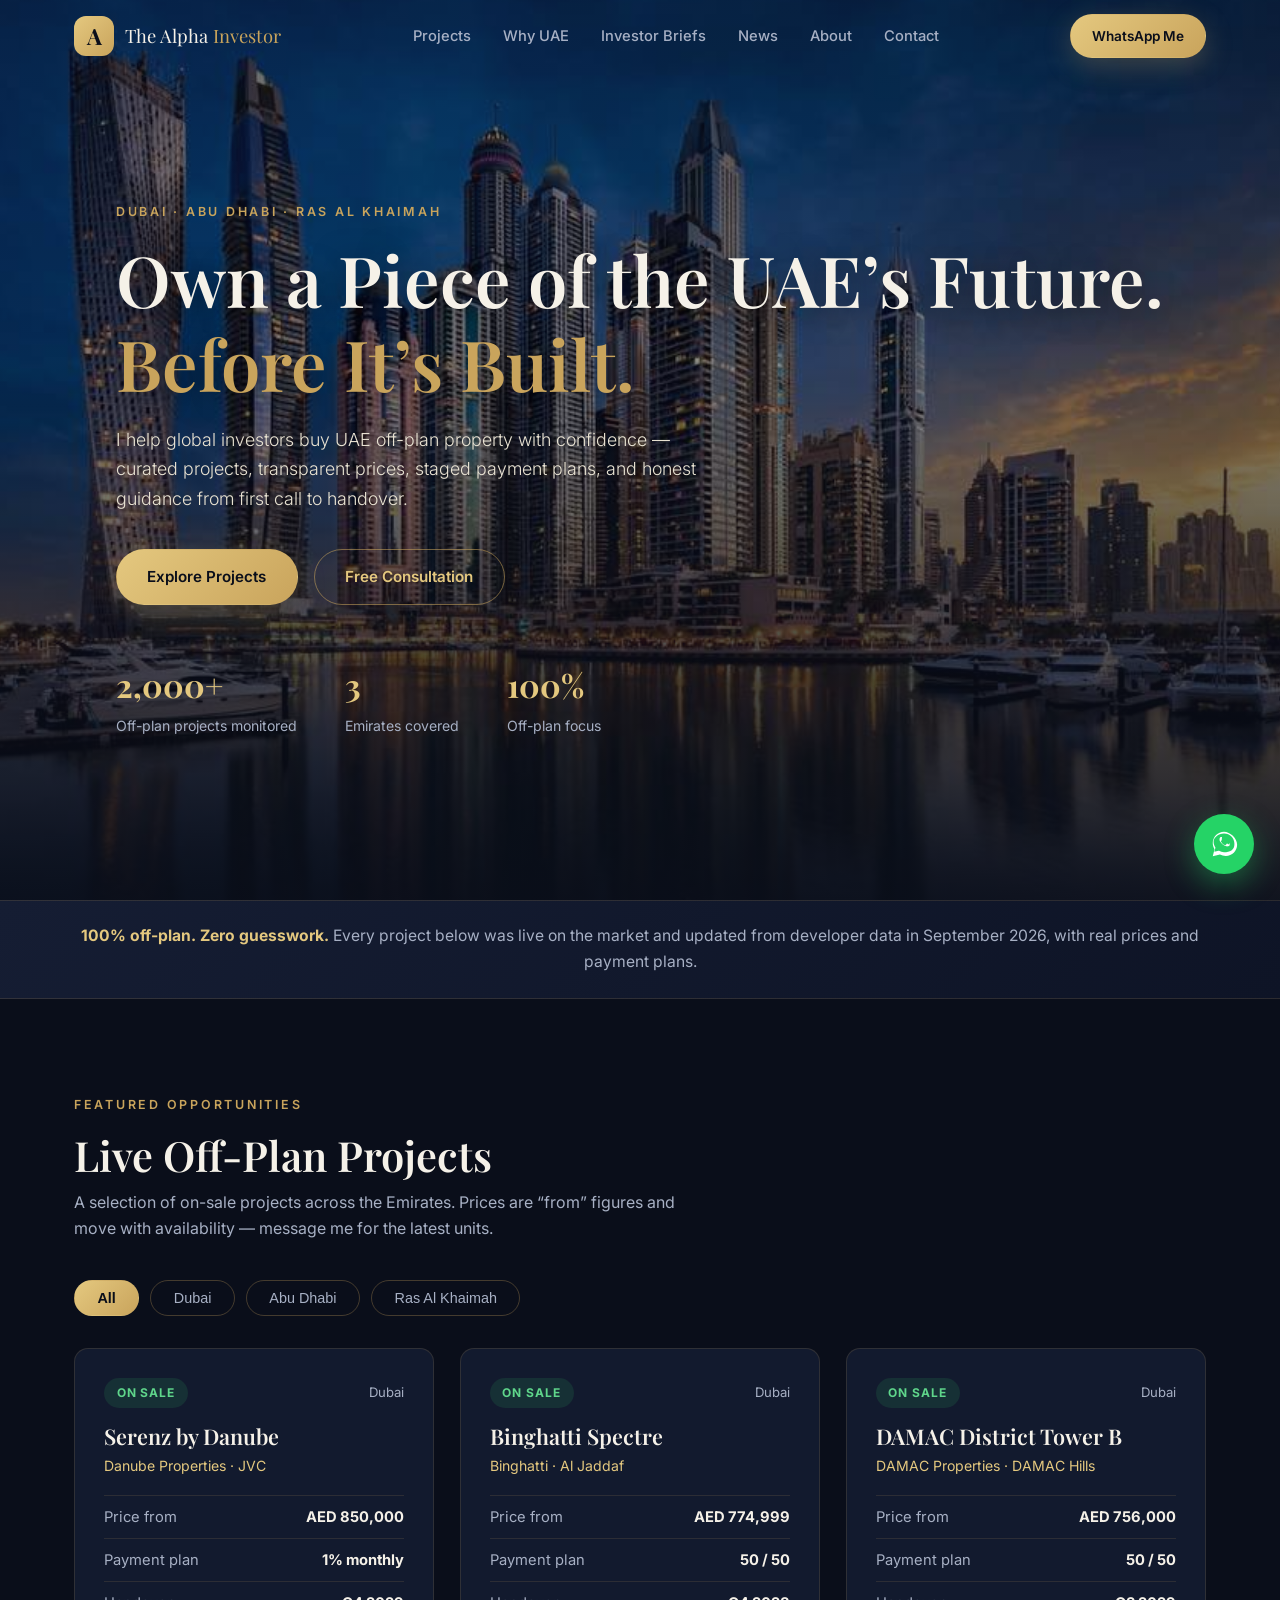
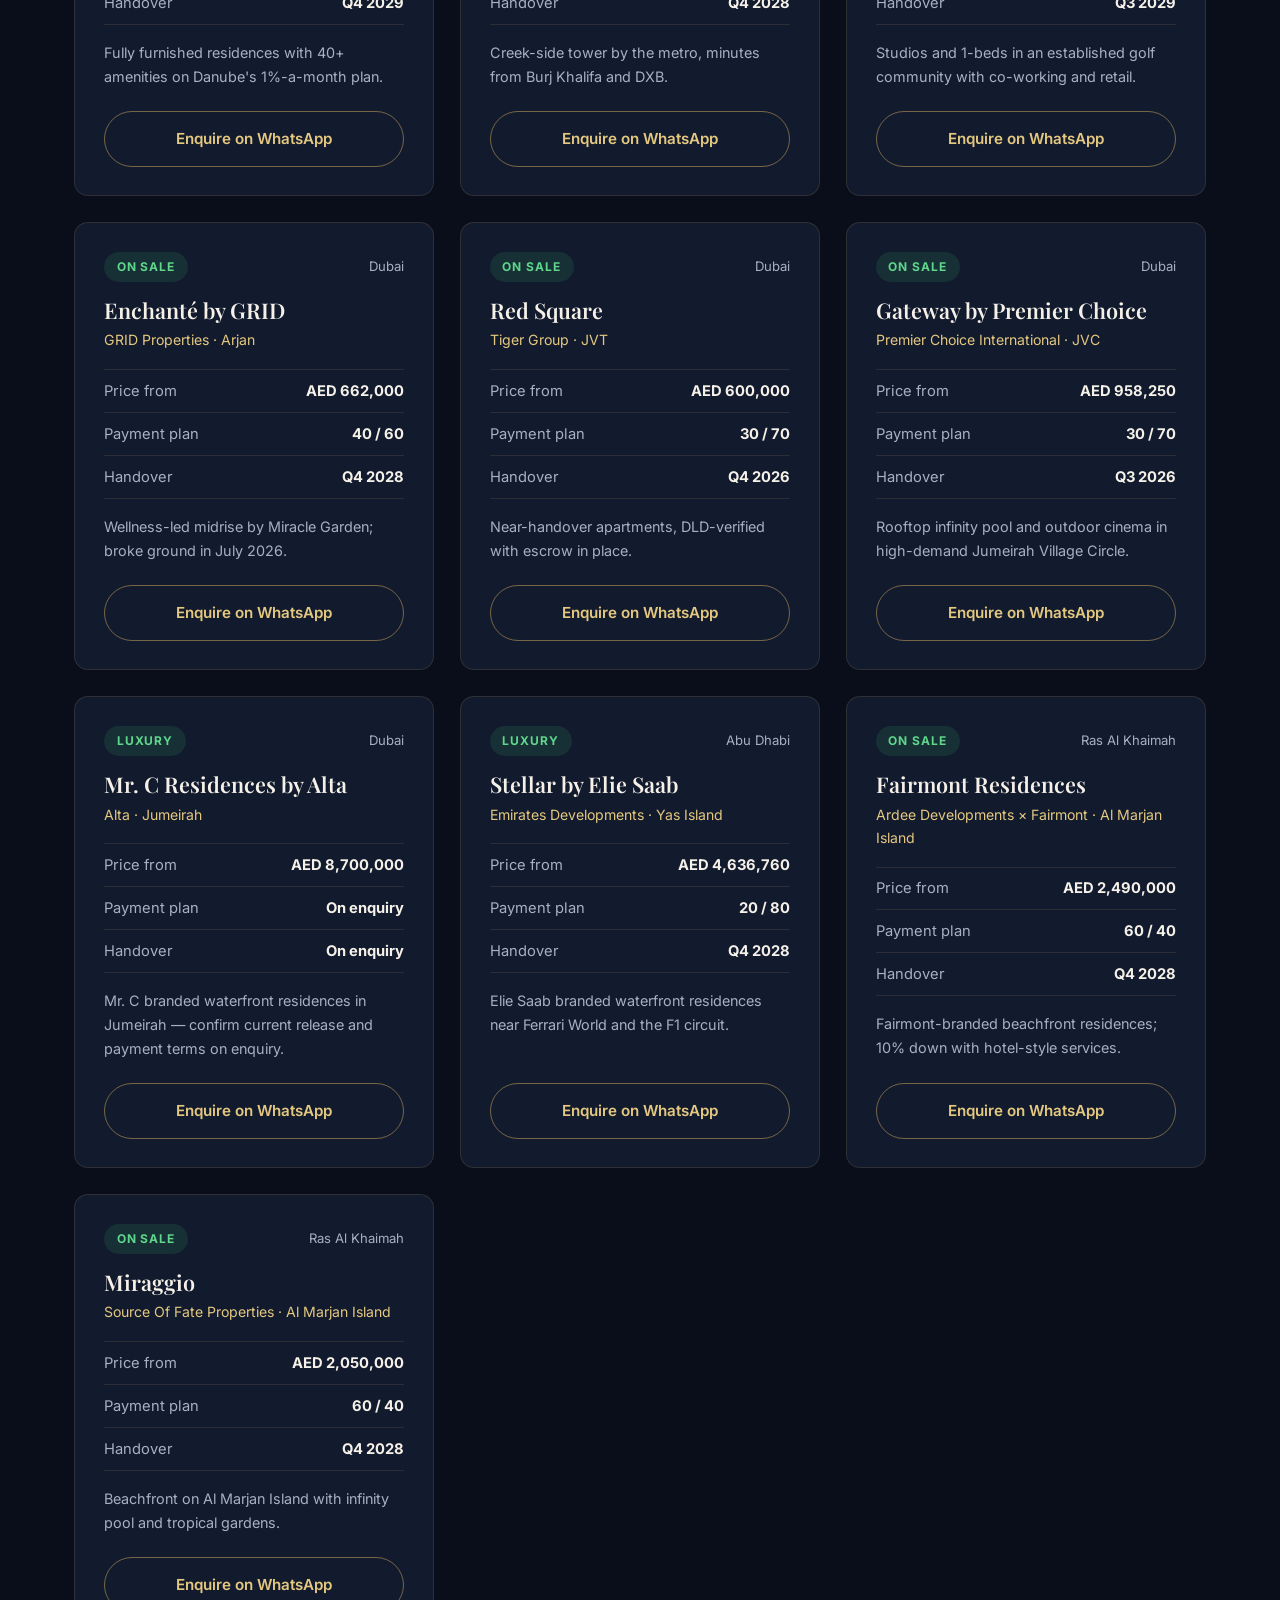
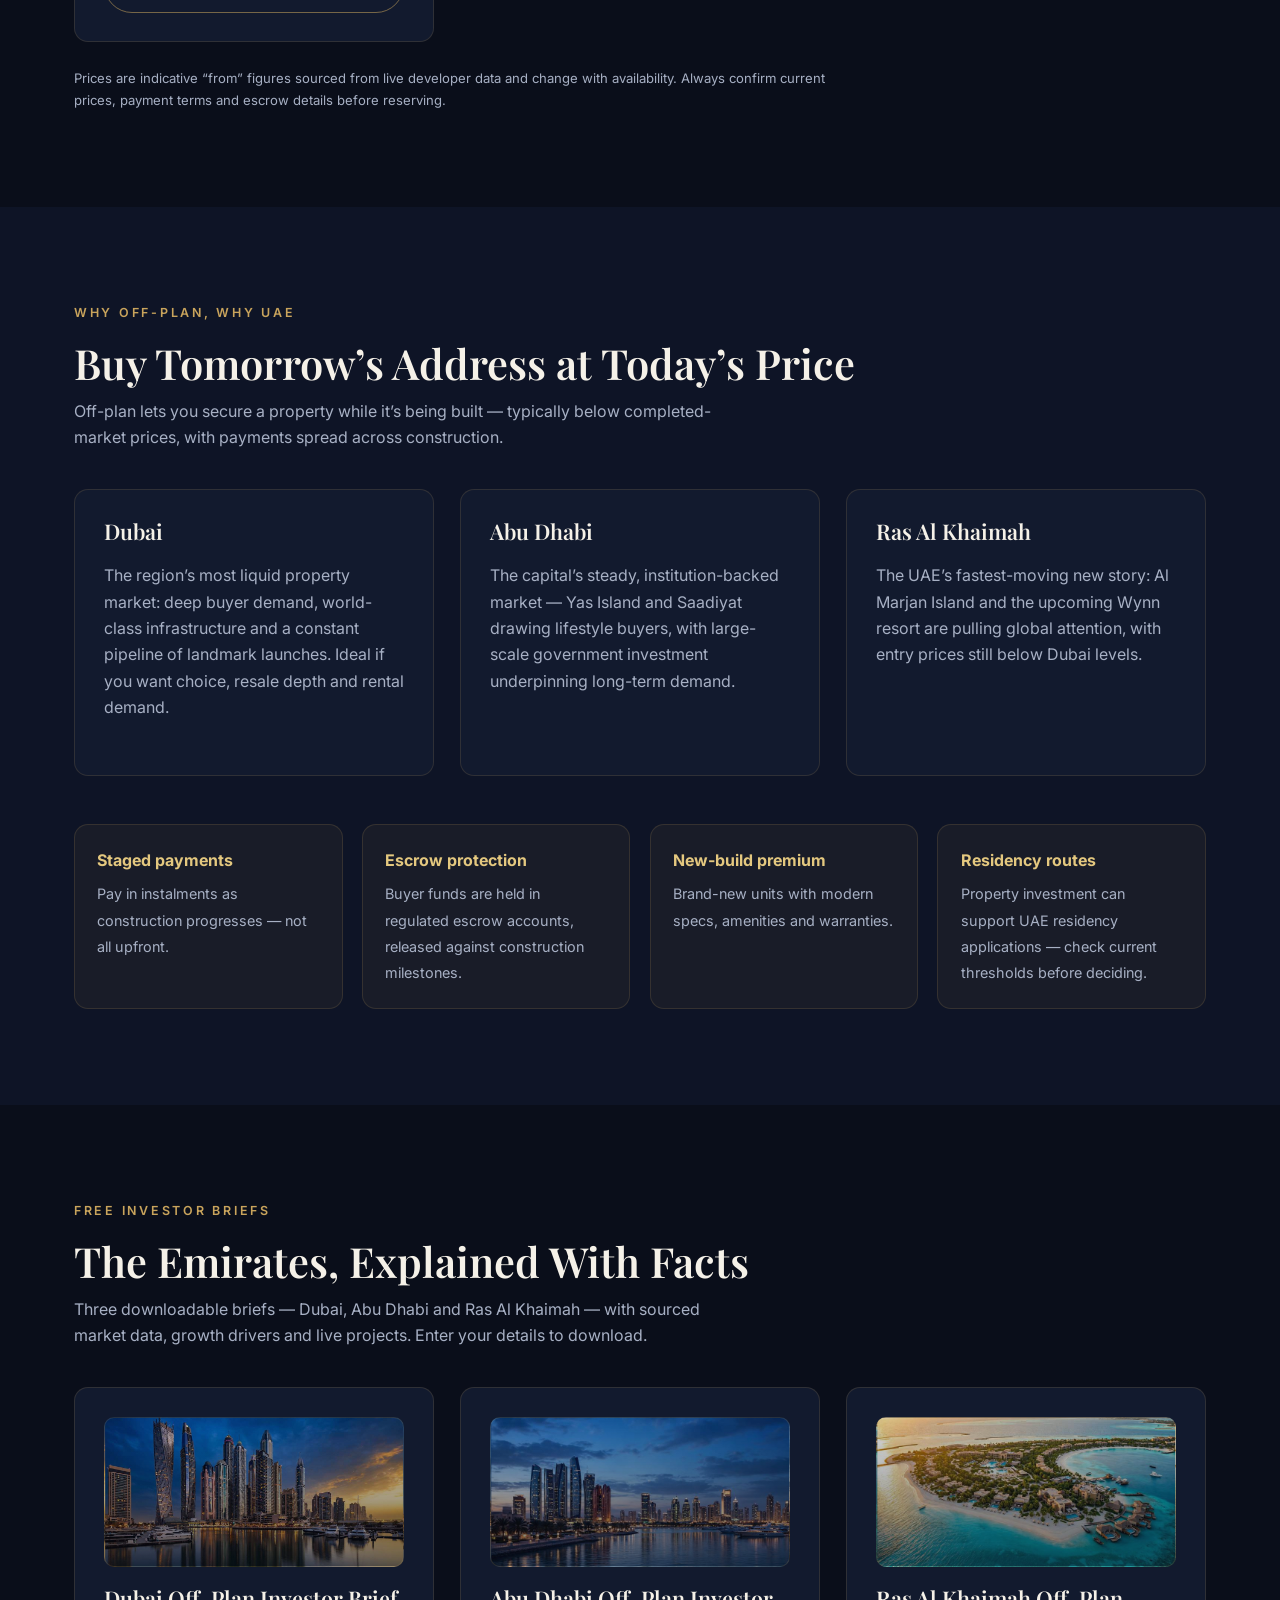
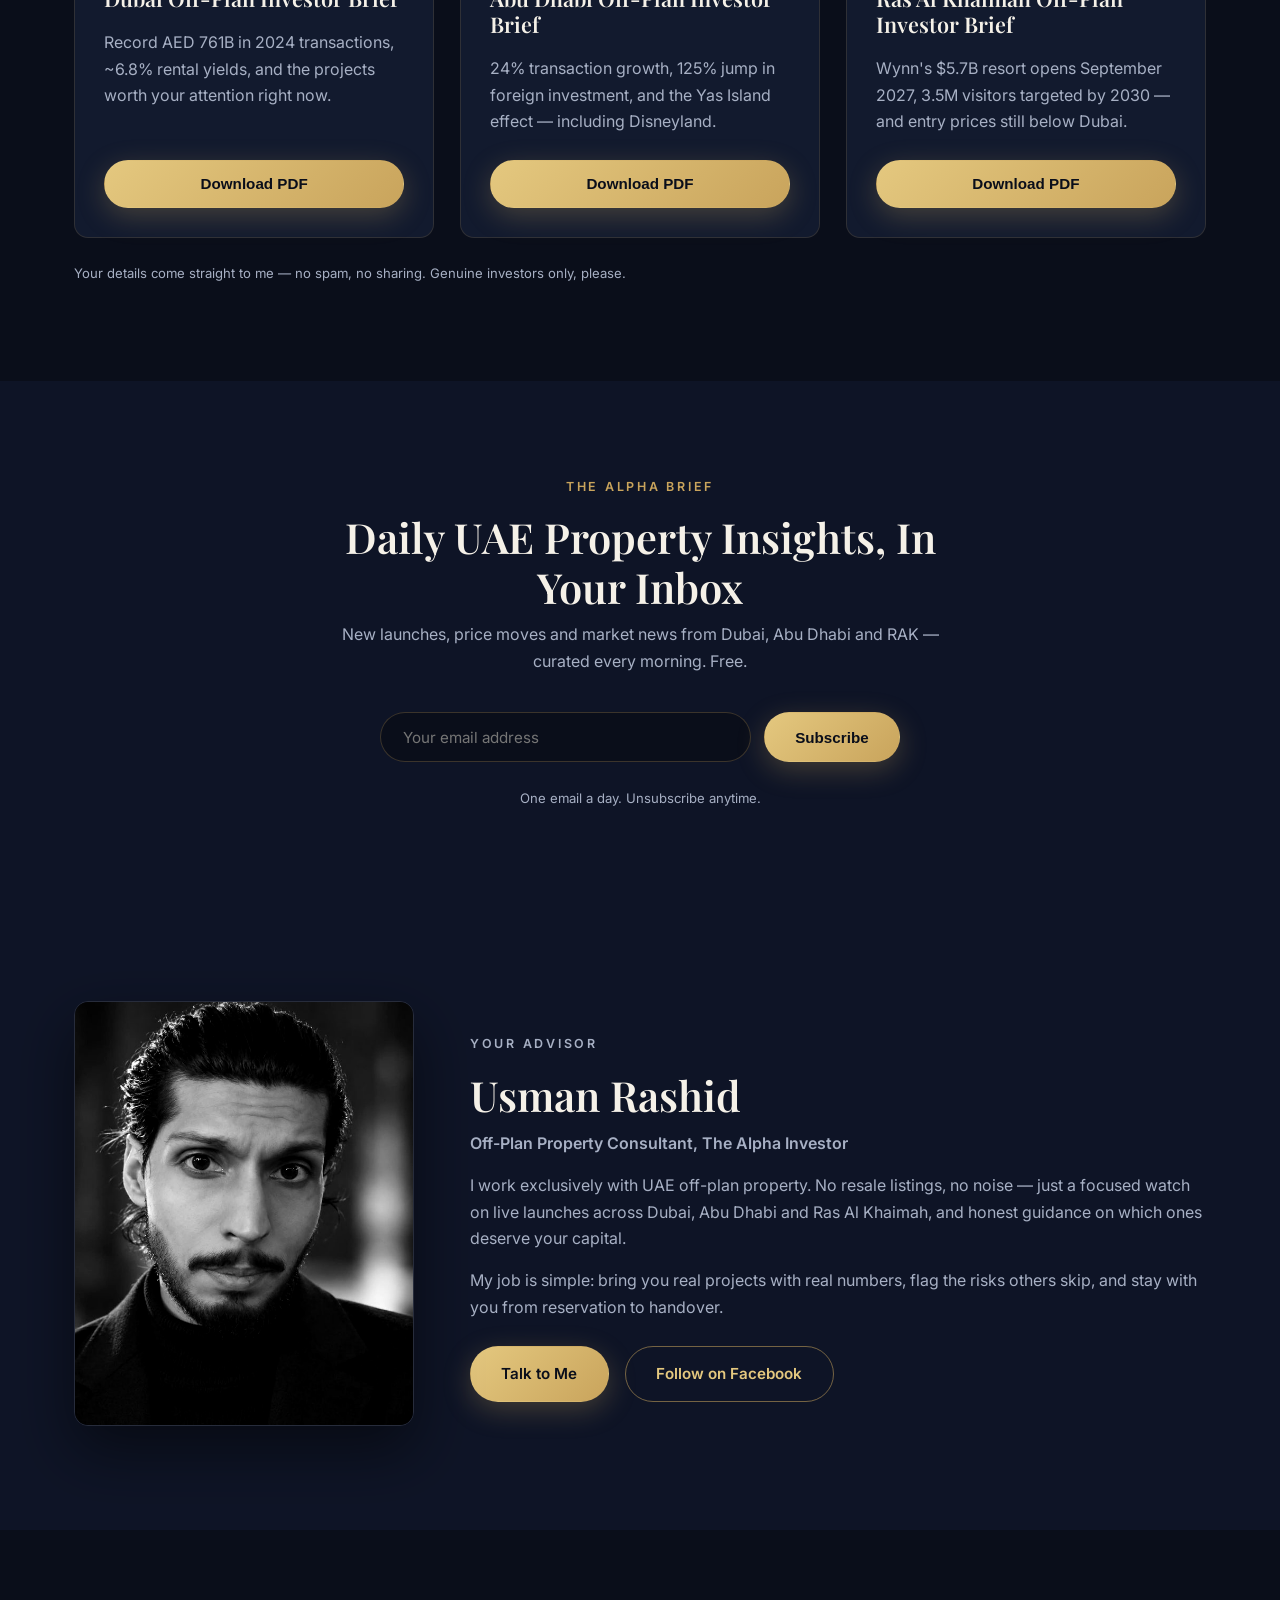
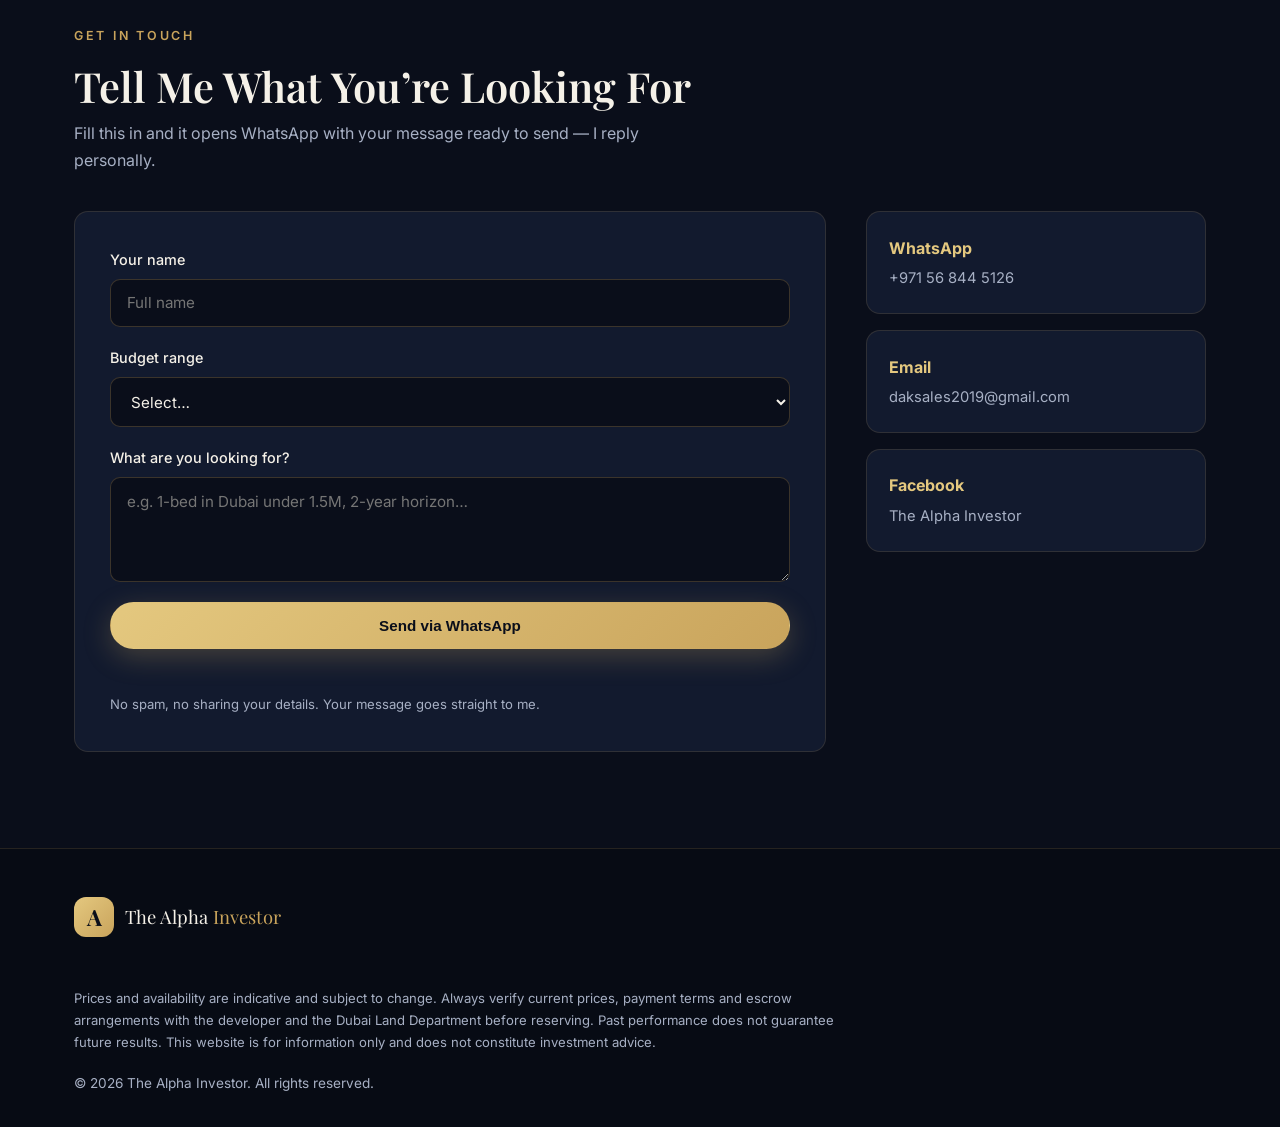
==== commit e161ffdd: "QA: date-stamp the projects strip (September 2026) for honest availability wording" ====
--- a/index.html
+++ b/index.html
@@ -56,7 +56,7 @@
 <!-- ============ POSITIONING STRIP ============ -->
 <section class="strip">
   <div class="container strip-inner">
-    <p><strong>100% off-plan. Zero guesswork.</strong> Every project below is live on the market right now, with real prices and payment plans — updated from developer data.</p>
+    <p><strong>100% off-plan. Zero guesswork.</strong> Every project below was live on the market and updated from developer data in September 2026, with real prices and payment plans.</p>
   </div>
 </section>
 
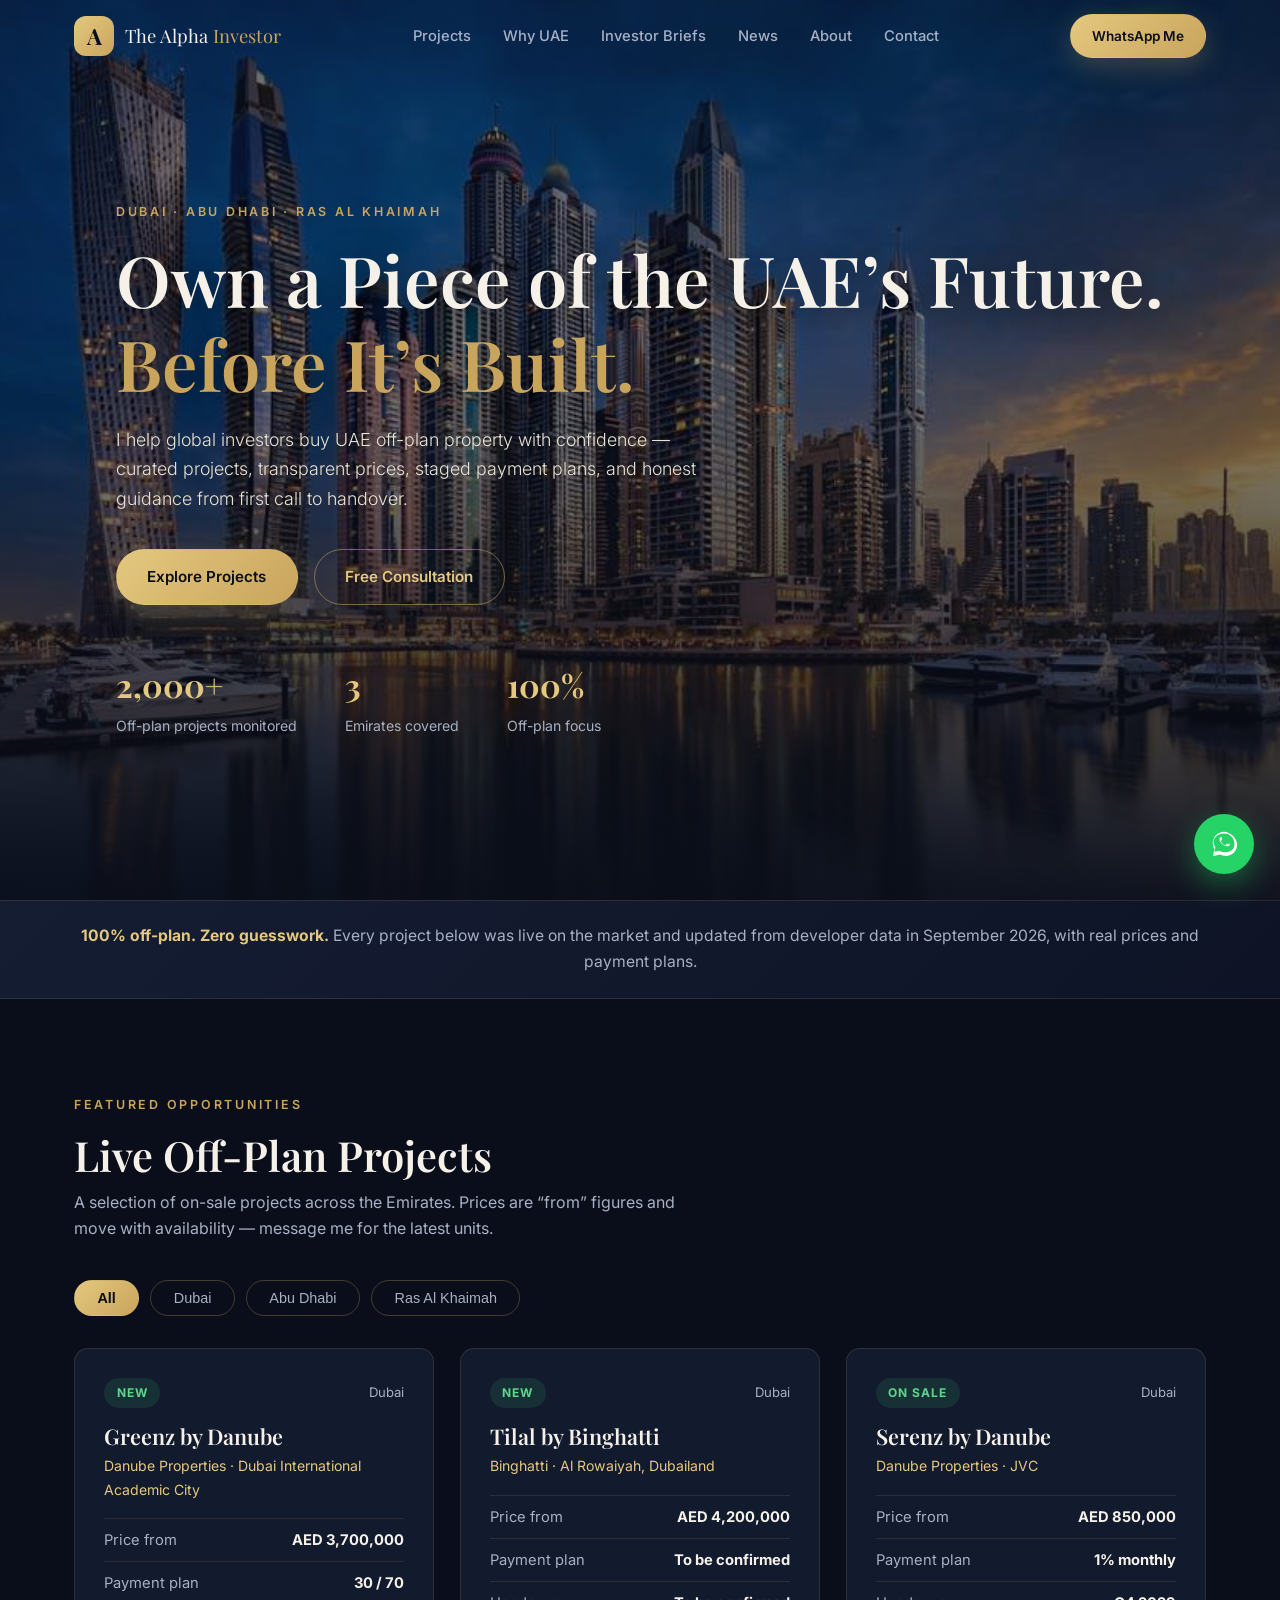
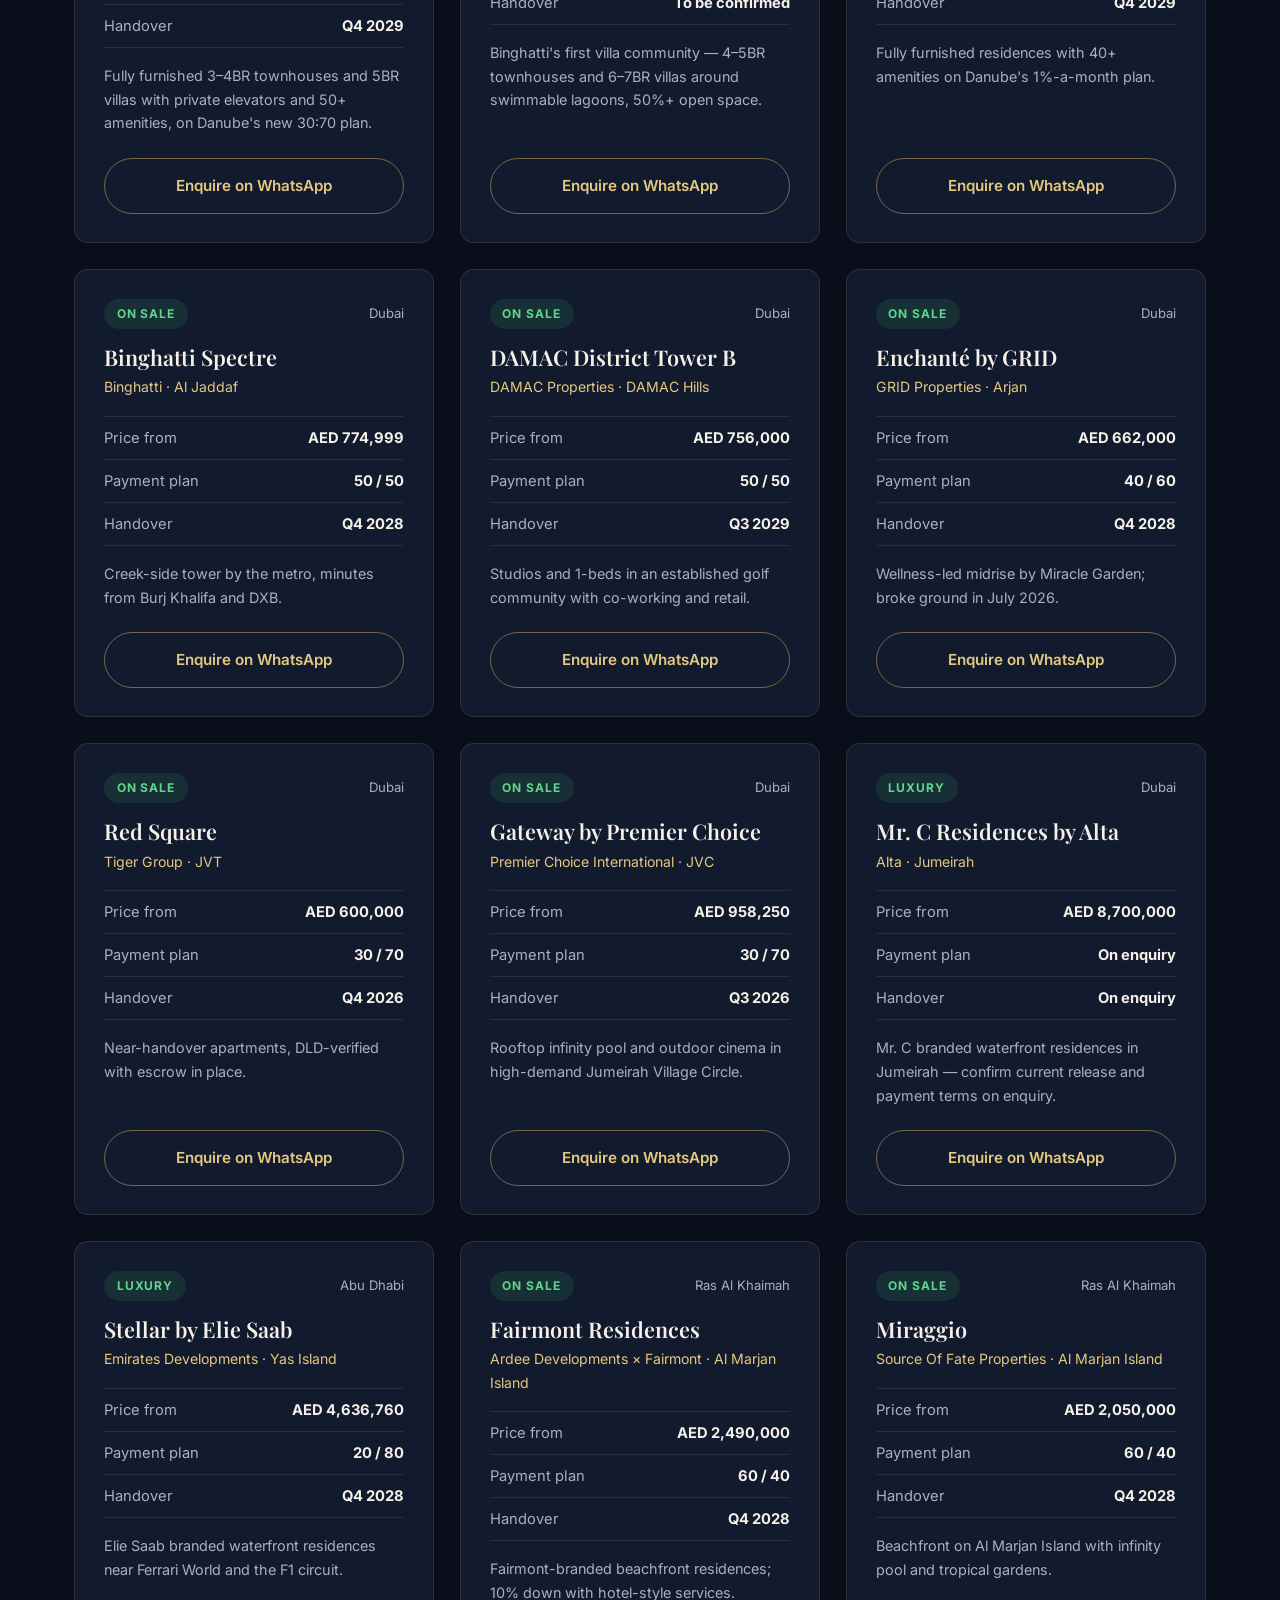
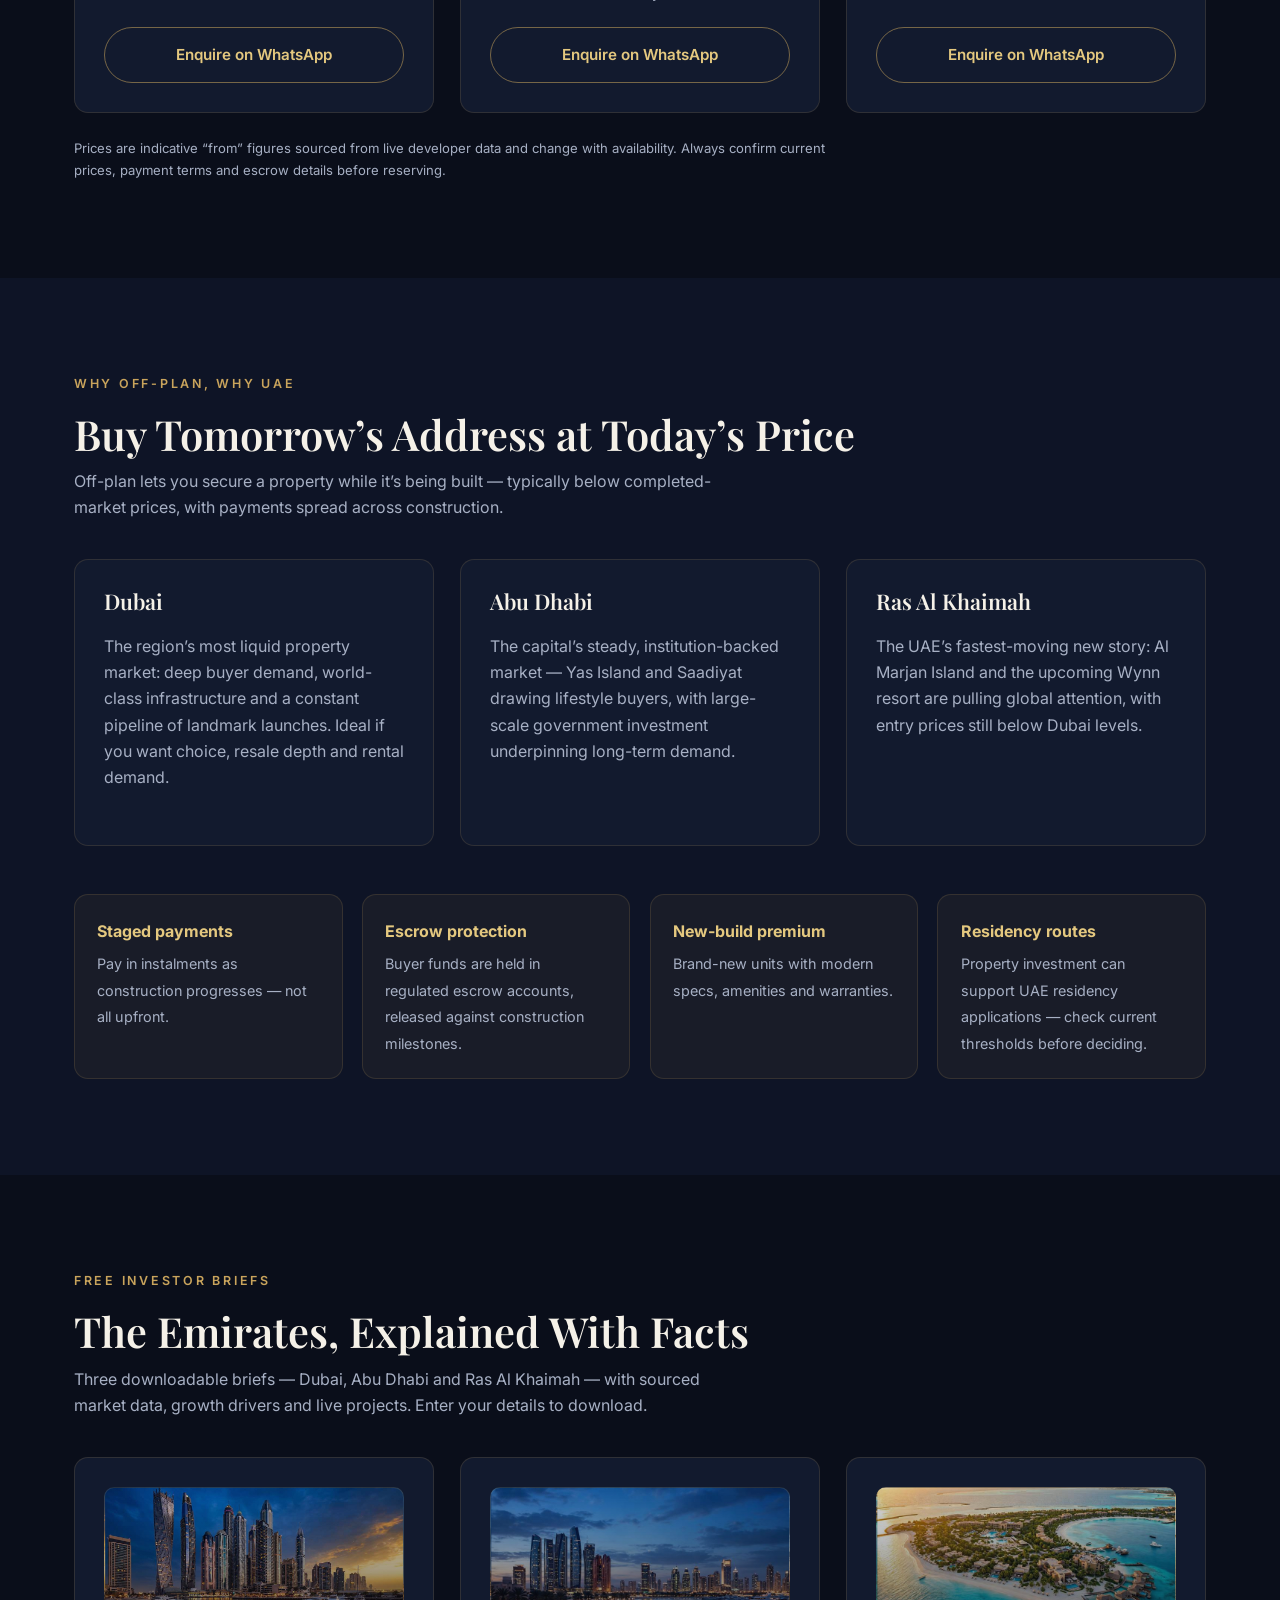
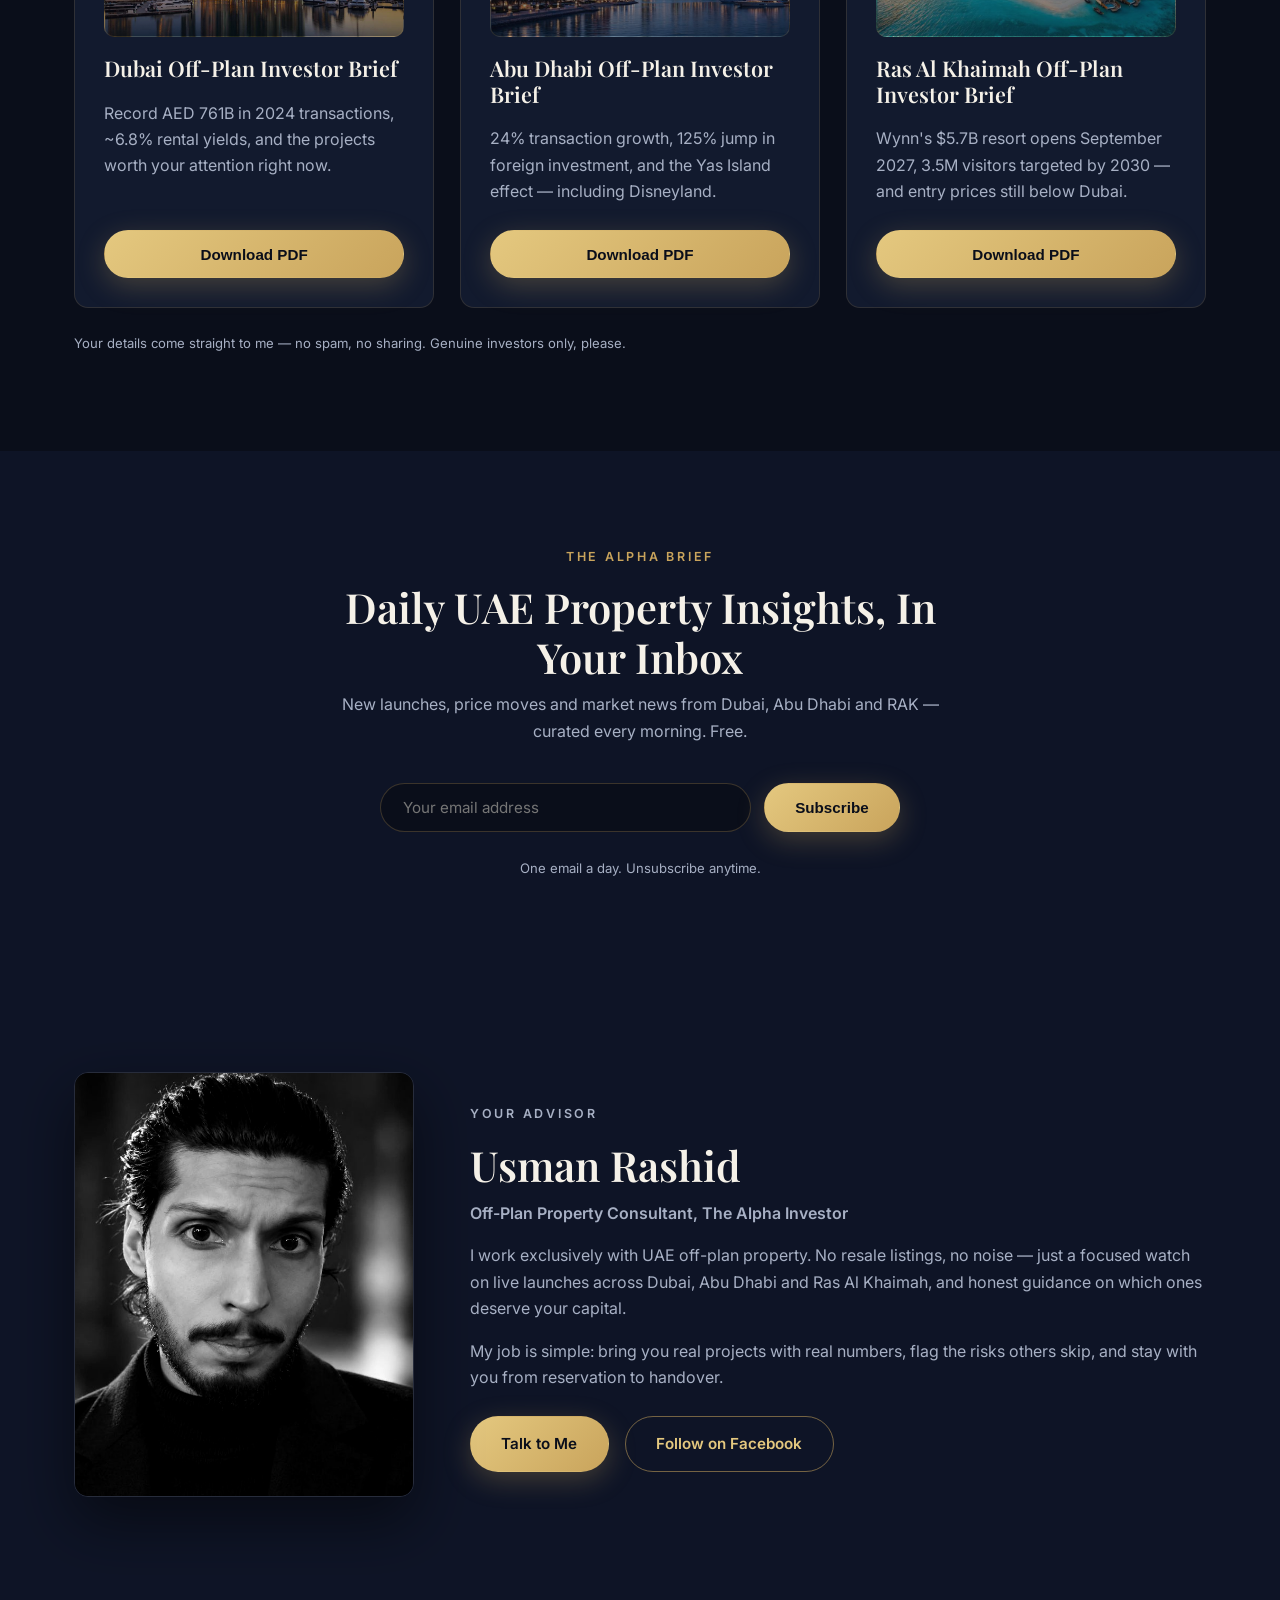
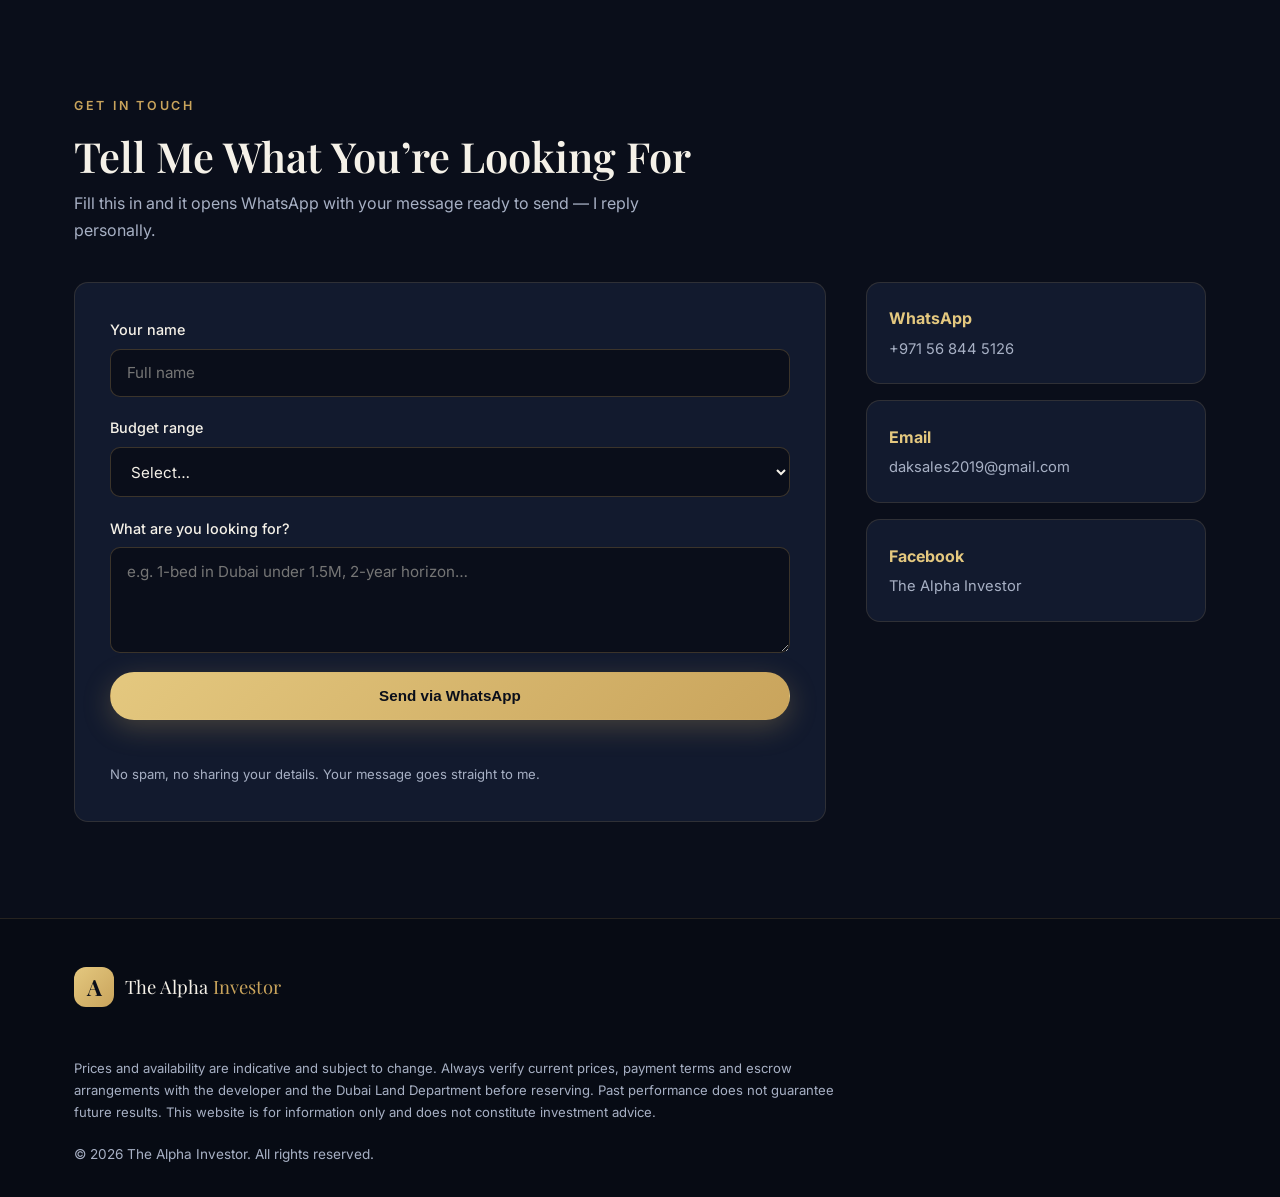
==== commit 9652f564: "Add Greenz by Danube + Tilal by Binghatti showcase cards" ====
--- a/index.html
+++ b/index.html
@@ -74,6 +74,30 @@
     </div>
     <div class="cards" id="projectCards">
       <article class="card reveal" data-emirate="dubai">
+        <div class="card-top"><span class="badge">New</span><span class="card-emirate">Dubai</span></div>
+        <h3>Greenz by Danube</h3>
+        <p class="card-dev">Danube Properties &middot; Dubai International Academic City</p>
+        <ul class="card-facts">
+          <li><span>Price from</span><strong>AED 3,700,000</strong></li>
+          <li><span>Payment plan</span><strong>30 / 70</strong></li>
+          <li><span>Handover</span><strong>Q4 2029</strong></li>
+        </ul>
+        <p class="card-note">Fully furnished 3&ndash;4BR townhouses and 5BR villas with private elevators and 50+ amenities, on Danube's new 30:70 plan.</p>
+        <a class="btn btn-outline btn-block card-cta" href="https://wa.me/971568445126?text=Hi%20Usman%2C%20I%27m%20interested%20in%20Greenz%20by%20Danube%20in%20Academic%20City%2E%20Please%20share%20available%20units%2E" target="_blank" rel="noopener">Enquire on WhatsApp</a>
+      </article>
+      <article class="card reveal" data-emirate="dubai">
+        <div class="card-top"><span class="badge">New</span><span class="card-emirate">Dubai</span></div>
+        <h3>Tilal by Binghatti</h3>
+        <p class="card-dev">Binghatti &middot; Al Rowaiyah, Dubailand</p>
+        <ul class="card-facts">
+          <li><span>Price from</span><strong>AED 4,200,000</strong></li>
+          <li><span>Payment plan</span><strong>To be confirmed</strong></li>
+          <li><span>Handover</span><strong>To be confirmed</strong></li>
+        </ul>
+        <p class="card-note">Binghatti's first villa community — 4&ndash;5BR townhouses and 6&ndash;7BR villas around swimmable lagoons, 50%+ open space.</p>
+        <a class="btn btn-outline btn-block card-cta" href="https://wa.me/971568445126?text=Hi%20Usman%2C%20I%27m%20interested%20in%20Tilal%20by%20Binghatti%20in%20Al%20Rowaiyah%2E%20Please%20share%20available%20units%2E" target="_blank" rel="noopener">Enquire on WhatsApp</a>
+      </article>
+      <article class="card reveal" data-emirate="dubai">
         <div class="card-top"><span class="badge">On Sale</span><span class="card-emirate">Dubai</span></div>
         <h3>Serenz by Danube</h3>
         <p class="card-dev">Danube Properties &middot; JVC</p>
@@ -239,19 +263,19 @@
         <div class="brief-visual brief-dubai"></div>
         <h3>Dubai Off-Plan Investor Brief</h3>
         <p>Record AED 761B in 2024 transactions, ~6.8% rental yields, and the projects worth your attention right now.</p>
-        <button class="btn btn-gold btn-block brief-btn" data-pdf="pdfs/dubai-offplan-investor-brief.pdf" data-title="Dubai Off-Plan Investor Brief">Download PDF</button>
+        <button class="btn btn-gold btn-block brief-btn" data-pdf="https://files.catbox.moe/z2918u.pdf" data-title="Dubai Off-Plan Investor Brief">Download PDF</button>
       </article>
       <article class="card reveal">
         <div class="brief-visual brief-abudhabi"></div>
         <h3>Abu Dhabi Off-Plan Investor Brief</h3>
         <p>24% transaction growth, 125% jump in foreign investment, and the Yas Island effect — including Disneyland.</p>
-        <button class="btn btn-gold btn-block brief-btn" data-pdf="pdfs/abudhabi-offplan-investor-brief.pdf" data-title="Abu Dhabi Off-Plan Investor Brief">Download PDF</button>
+        <button class="btn btn-gold btn-block brief-btn" data-pdf="https://files.catbox.moe/ezqev2.pdf" data-title="Abu Dhabi Off-Plan Investor Brief">Download PDF</button>
       </article>
       <article class="card reveal">
         <div class="brief-visual brief-rak"></div>
         <h3>Ras Al Khaimah Off-Plan Investor Brief</h3>
         <p>Wynn's $5.7B resort opens September 2027, 3.5M visitors targeted by 2030 — and entry prices still below Dubai.</p>
-        <button class="btn btn-gold btn-block brief-btn" data-pdf="pdfs/rak-offplan-investor-brief.pdf" data-title="Ras Al Khaimah Off-Plan Investor Brief">Download PDF</button>
+        <button class="btn btn-gold btn-block brief-btn" data-pdf="https://files.catbox.moe/y4erwc.pdf" data-title="Ras Al Khaimah Off-Plan Investor Brief">Download PDF</button>
       </article>
     </div>
     <p class="fineprint reveal">Your details come straight to me — no spam, no sharing. Genuine investors only, please.</p>
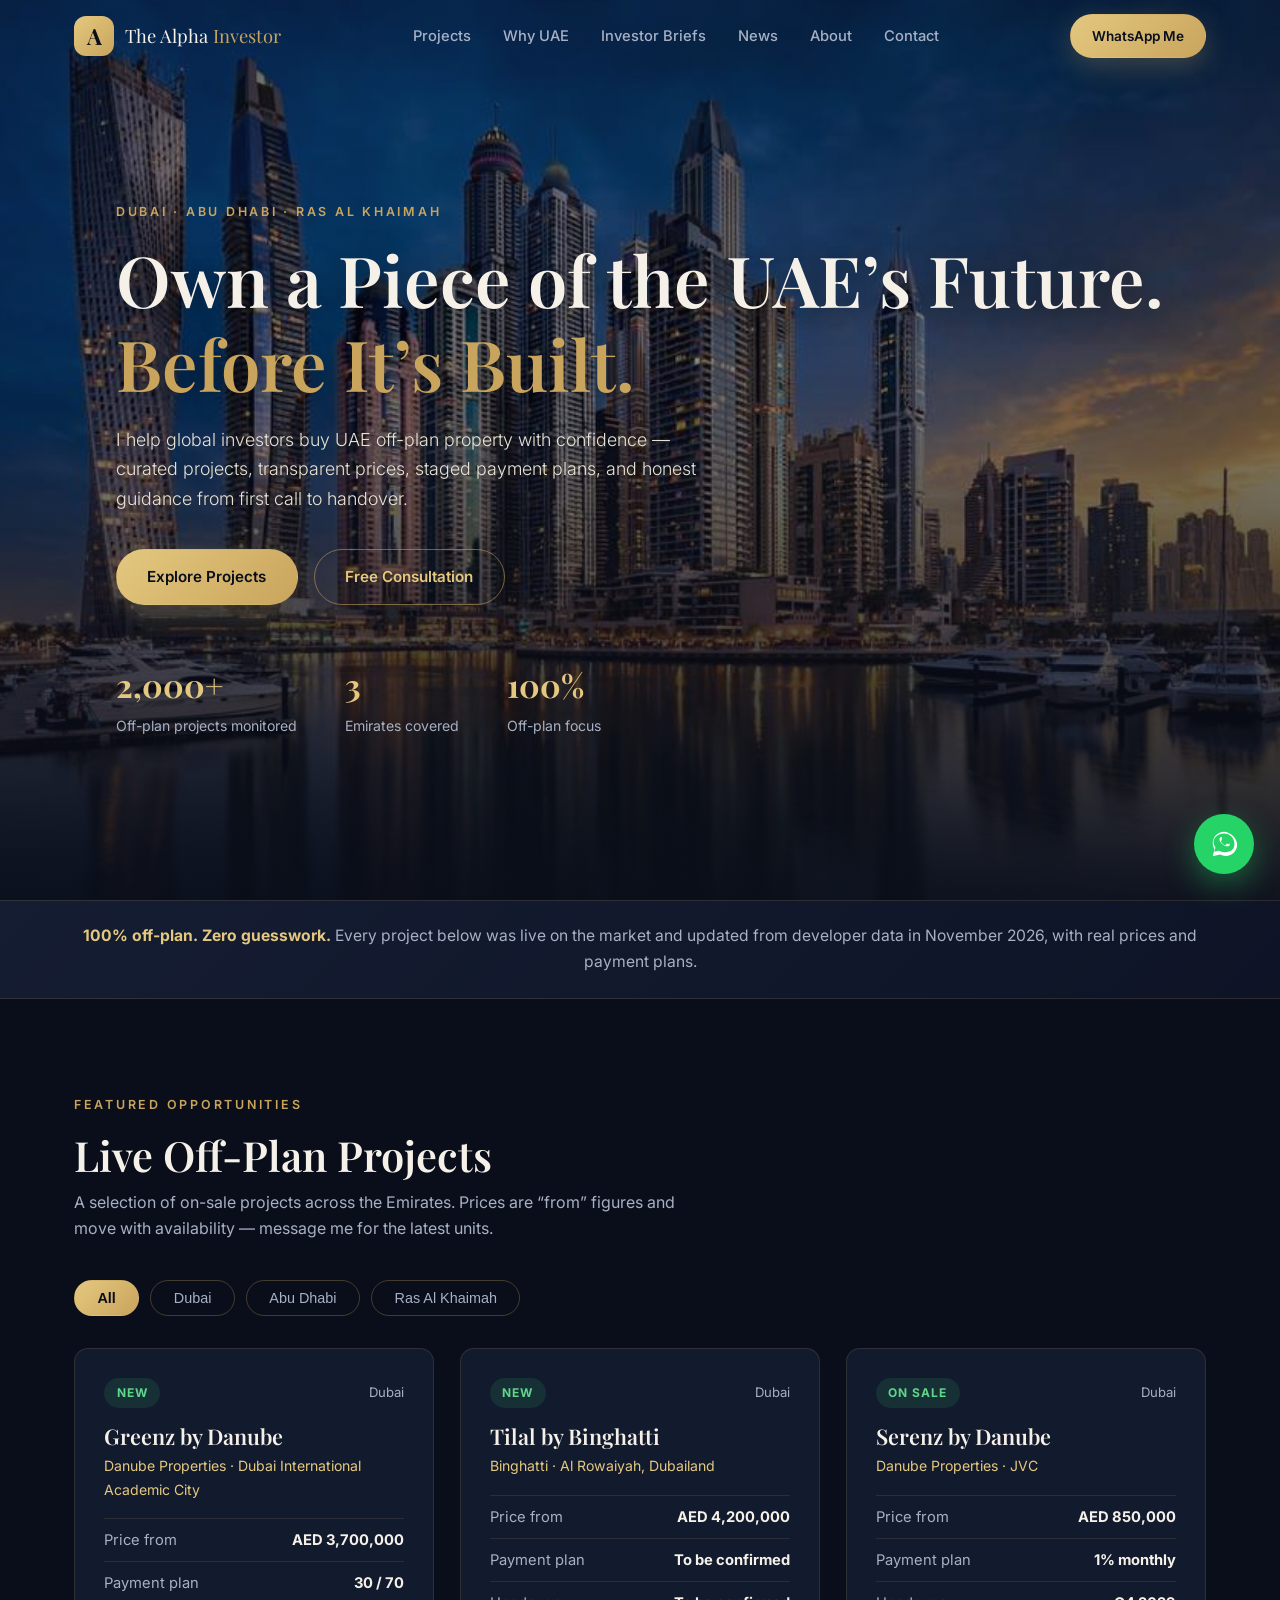
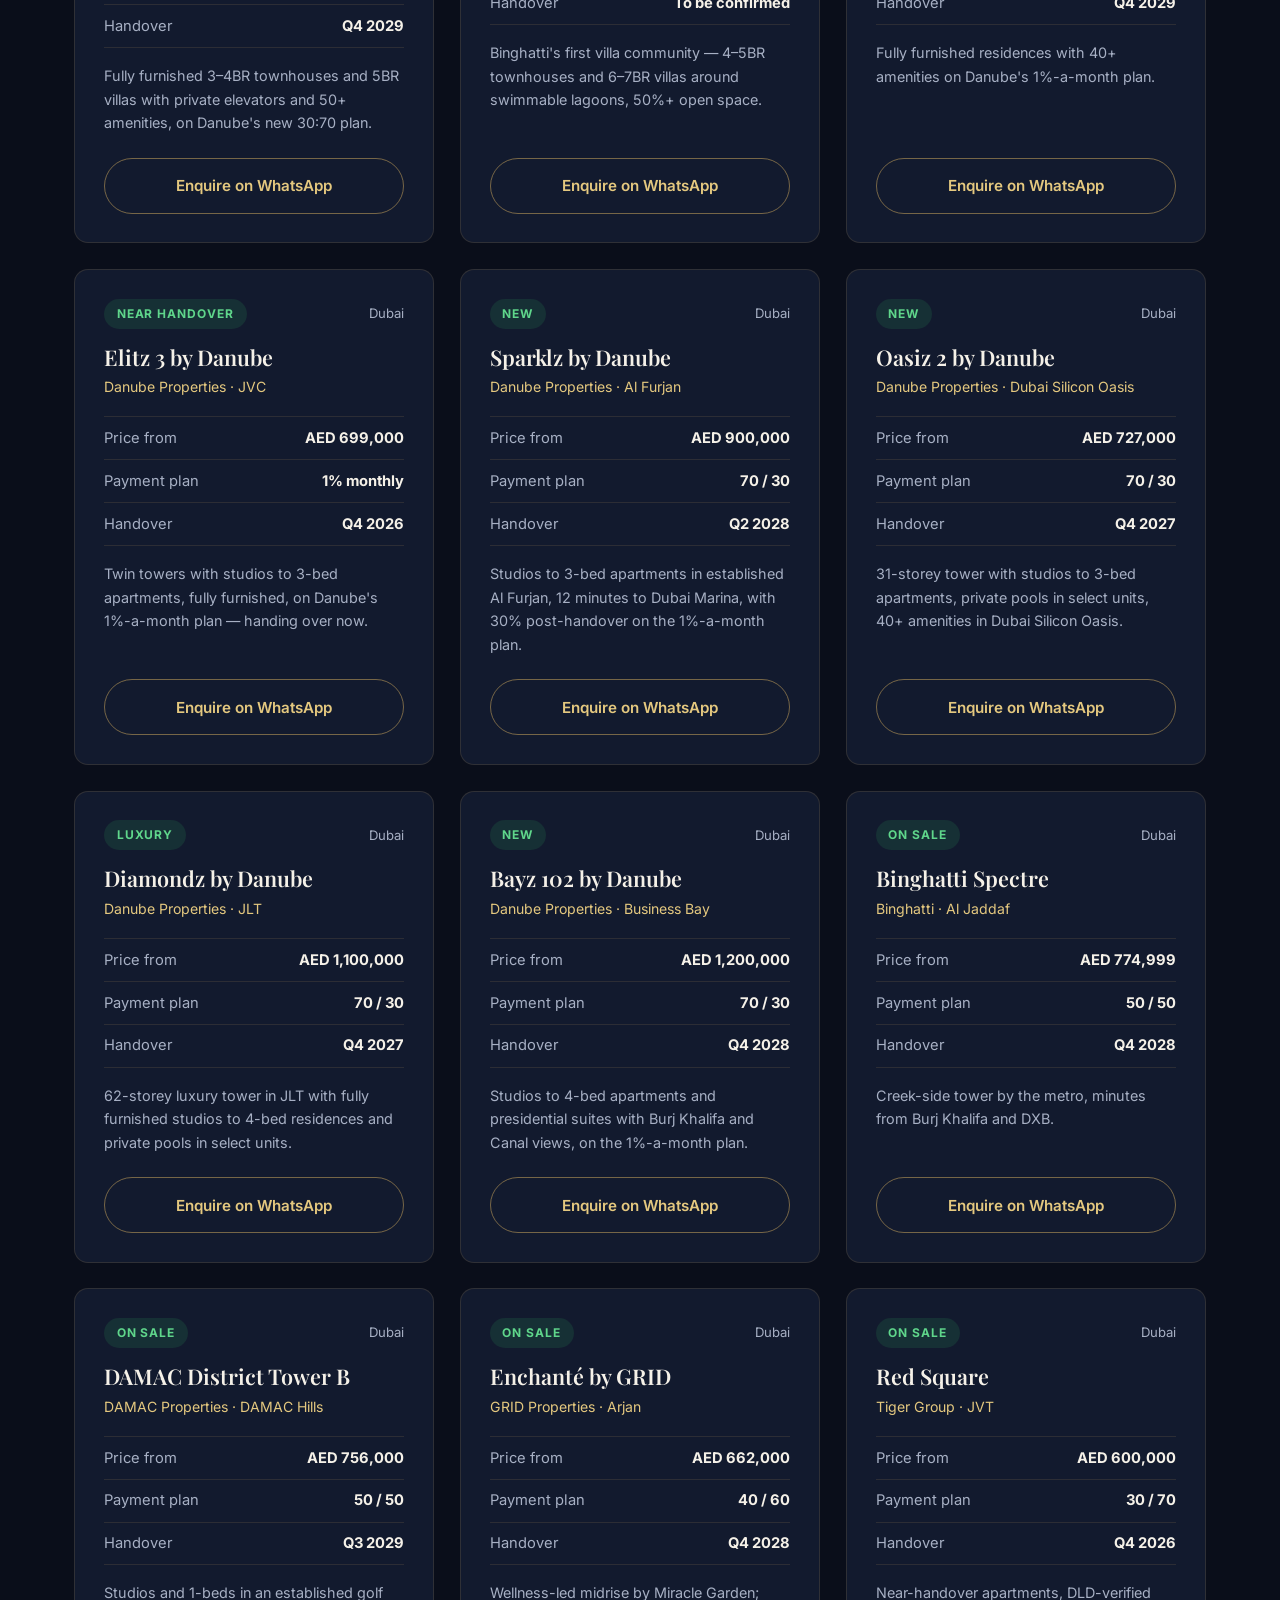
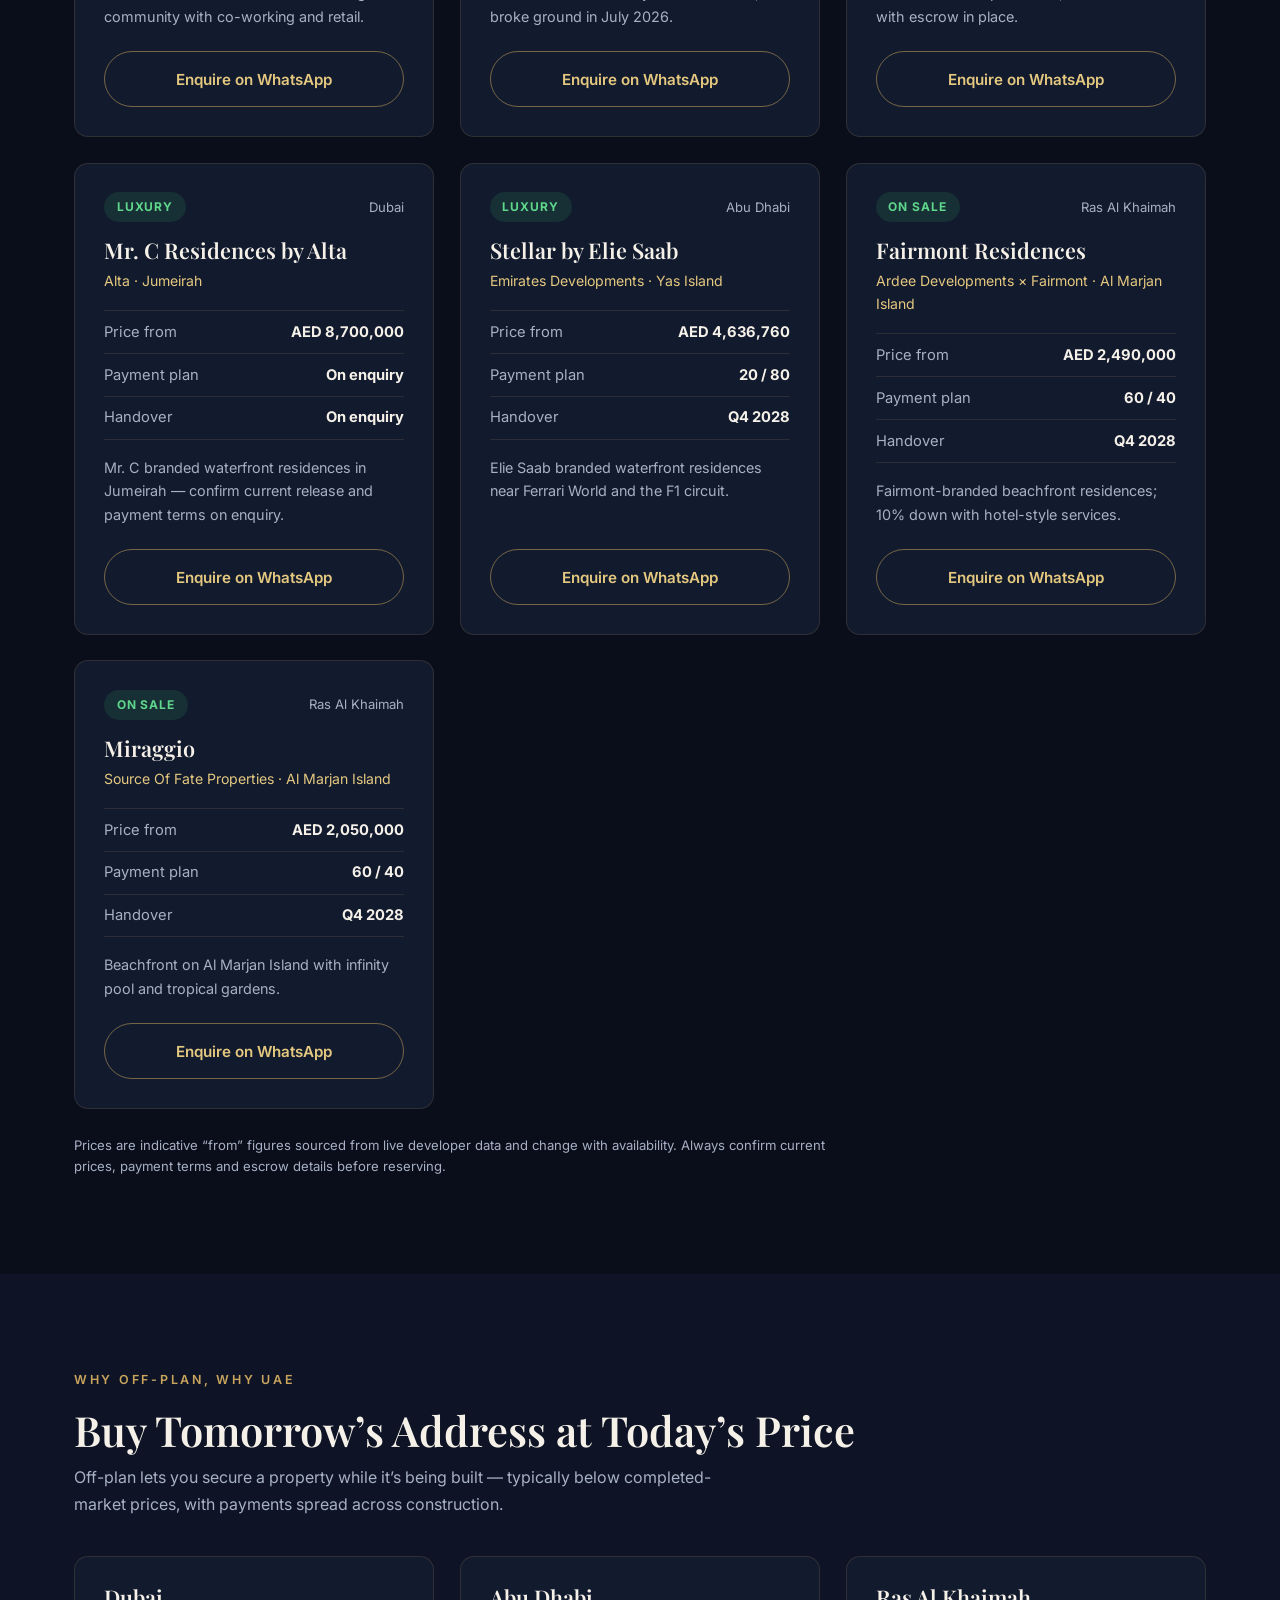
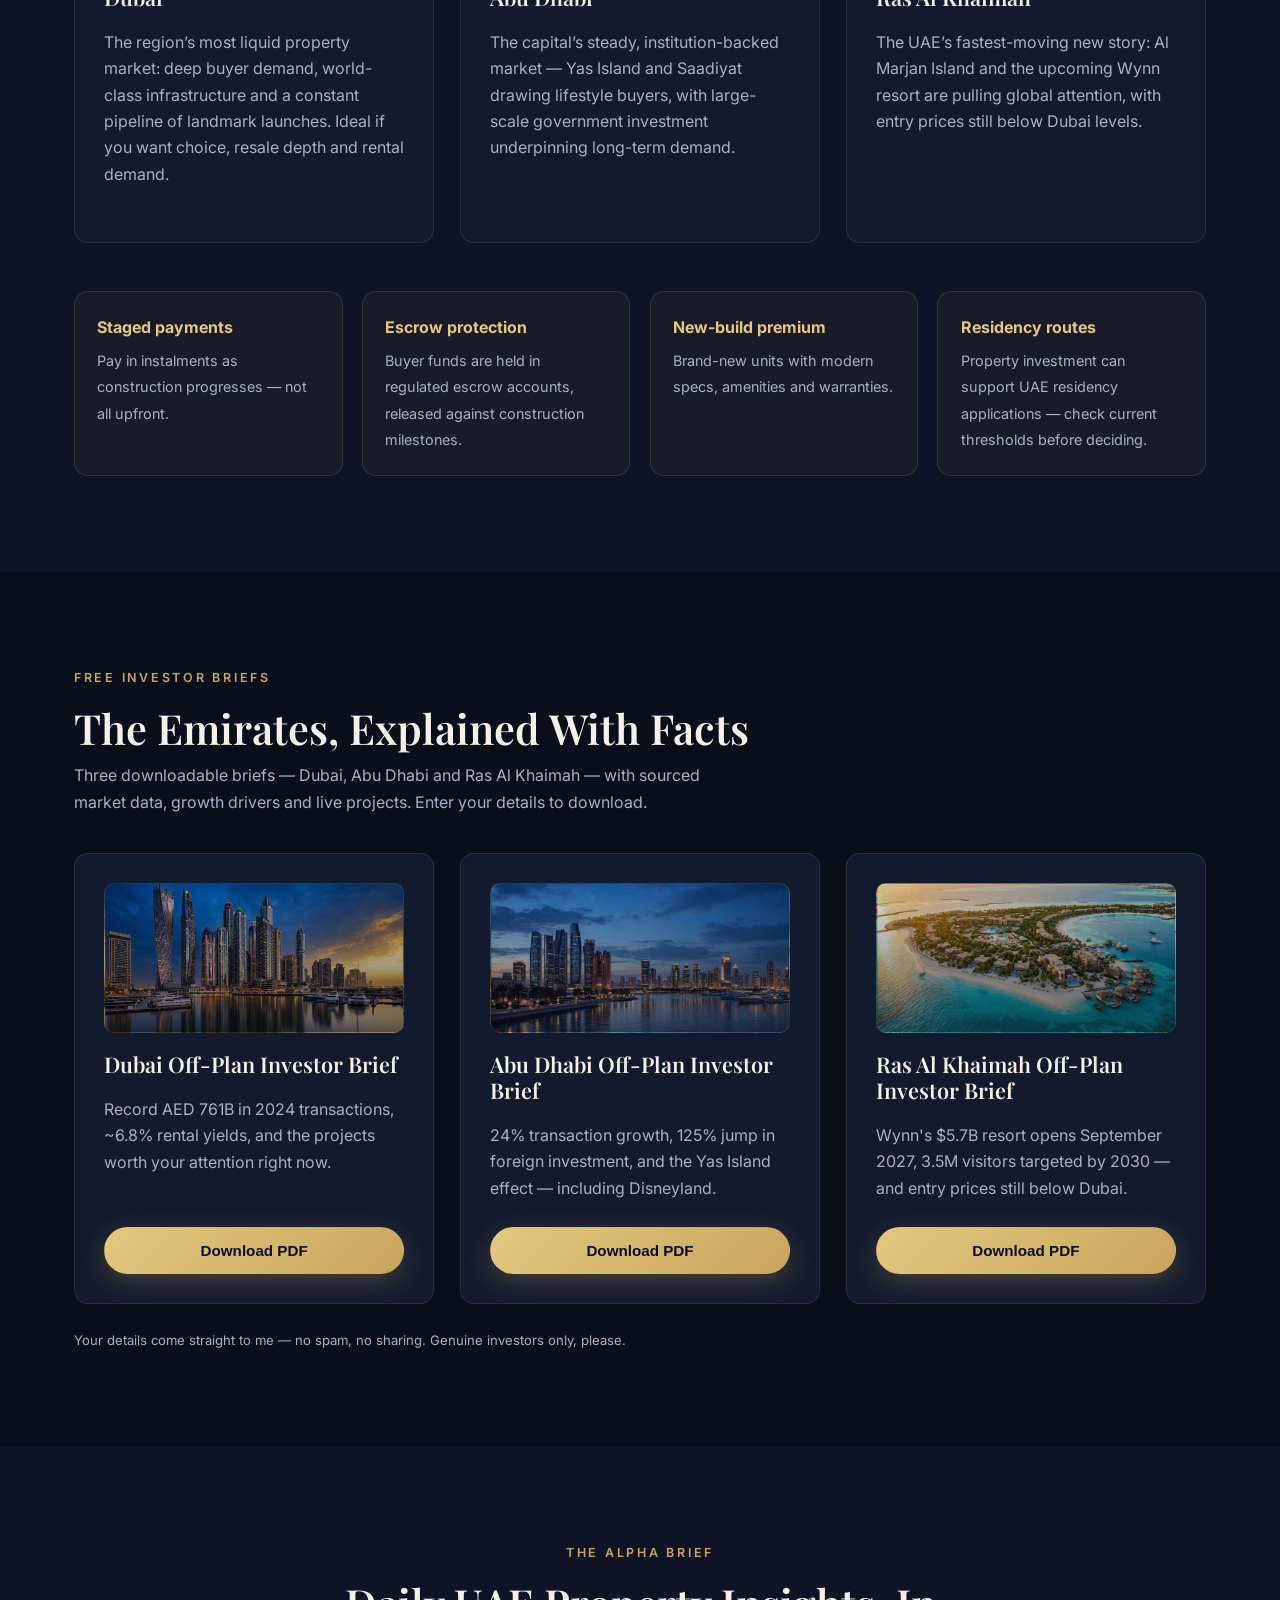
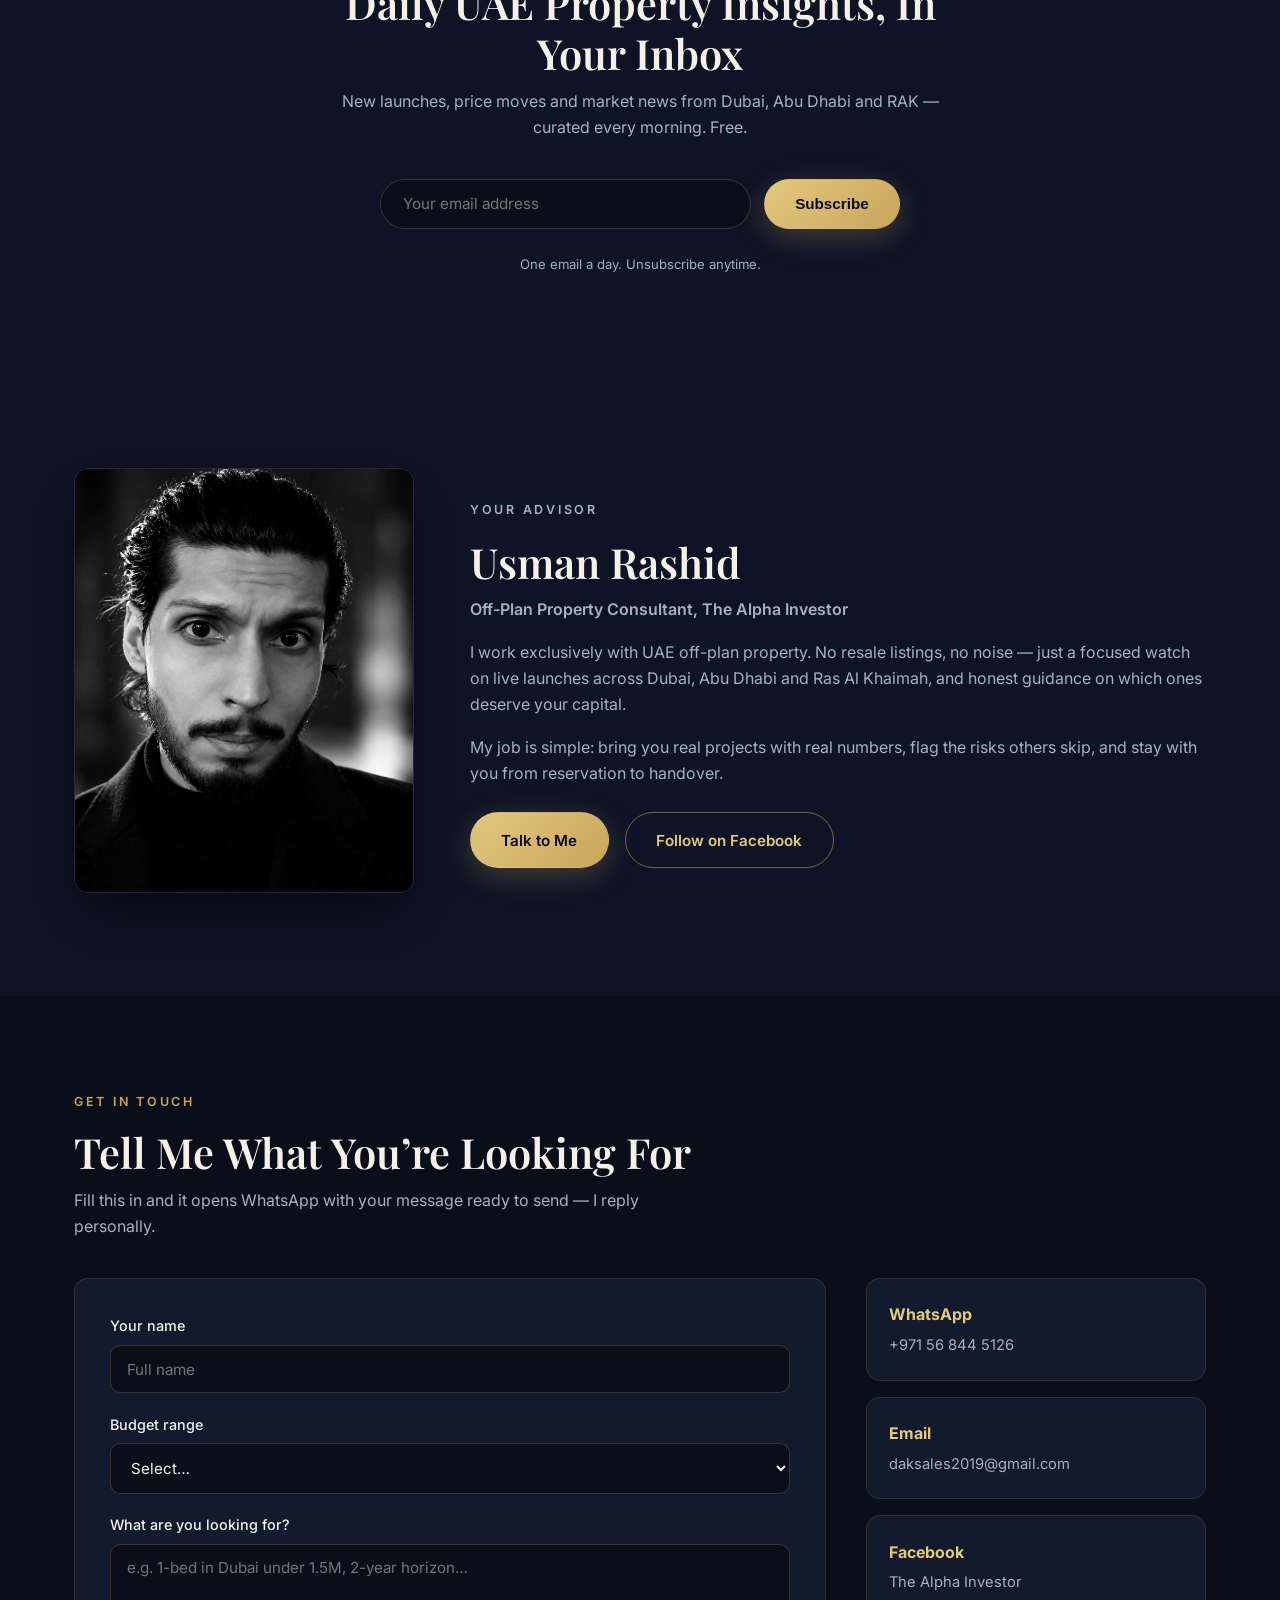
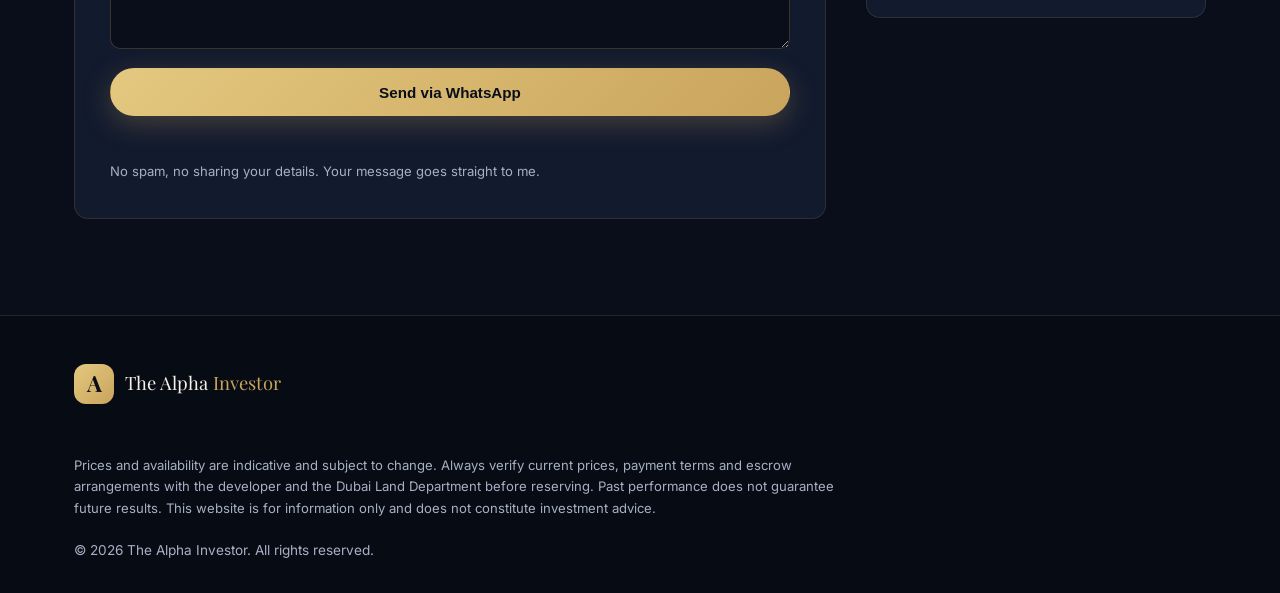
==== commit 5e4def2f: "Refresh projects: add 5 Danube projects, remove Gateway, add Nov 5 news, fix Golden Visa item" ====
--- a/index.html
+++ b/index.html
@@ -56,7 +56,7 @@
 <!-- ============ POSITIONING STRIP ============ -->
 <section class="strip">
   <div class="container strip-inner">
-    <p><strong>100% off-plan. Zero guesswork.</strong> Every project below was live on the market and updated from developer data in September 2026, with real prices and payment plans.</p>
+    <p><strong>100% off-plan. Zero guesswork.</strong> Every project below was live on the market and updated from developer data in November 2026, with real prices and payment plans.</p>
   </div>
 </section>
 
@@ -110,6 +110,66 @@
         <a class="btn btn-outline btn-block card-cta" href="https://wa.me/971568445126?text=Hi%20Usman%2C%20I%27m%20interested%20in%20Serenz%20by%20Danube%20in%20JVC%2E%20Please%20share%20available%20units%2E" target="_blank" rel="noopener">Enquire on WhatsApp</a>
       </article>
       <article class="card reveal" data-emirate="dubai">
+        <div class="card-top"><span class="badge">Near handover</span><span class="card-emirate">Dubai</span></div>
+        <h3>Elitz 3 by Danube</h3>
+        <p class="card-dev">Danube Properties &middot; JVC</p>
+        <ul class="card-facts">
+          <li><span>Price from</span><strong>AED 699,000</strong></li>
+          <li><span>Payment plan</span><strong>1% monthly</strong></li>
+          <li><span>Handover</span><strong>Q4 2026</strong></li>
+        </ul>
+        <p class="card-note">Twin towers with studios to 3-bed apartments, fully furnished, on Danube's 1%-a-month plan — handing over now.</p>
+        <a class="btn btn-outline btn-block card-cta" href="https://wa.me/971568445126?text=Hi%20Usman%2C%20I%27m%20interested%20in%20Elitz%203%20by%20Danube%20in%20JVC%2E%20Please%20share%20available%20units%2E" target="_blank" rel="noopener">Enquire on WhatsApp</a>
+      </article>
+      <article class="card reveal" data-emirate="dubai">
+        <div class="card-top"><span class="badge">New</span><span class="card-emirate">Dubai</span></div>
+        <h3>Sparklz by Danube</h3>
+        <p class="card-dev">Danube Properties &middot; Al Furjan</p>
+        <ul class="card-facts">
+          <li><span>Price from</span><strong>AED 900,000</strong></li>
+          <li><span>Payment plan</span><strong>70 / 30</strong></li>
+          <li><span>Handover</span><strong>Q2 2028</strong></li>
+        </ul>
+        <p class="card-note">Studios to 3-bed apartments in established Al Furjan, 12 minutes to Dubai Marina, with 30% post-handover on the 1%-a-month plan.</p>
+        <a class="btn btn-outline btn-block card-cta" href="https://wa.me/971568445126?text=Hi%20Usman%2C%20I%27m%20interested%20in%20Sparklz%20by%20Danube%20in%20Al%20Furjan%2E%20Please%20share%20available%20units%2E" target="_blank" rel="noopener">Enquire on WhatsApp</a>
+      </article>
+      <article class="card reveal" data-emirate="dubai">
+        <div class="card-top"><span class="badge">New</span><span class="card-emirate">Dubai</span></div>
+        <h3>Oasiz 2 by Danube</h3>
+        <p class="card-dev">Danube Properties &middot; Dubai Silicon Oasis</p>
+        <ul class="card-facts">
+          <li><span>Price from</span><strong>AED 727,000</strong></li>
+          <li><span>Payment plan</span><strong>70 / 30</strong></li>
+          <li><span>Handover</span><strong>Q4 2027</strong></li>
+        </ul>
+        <p class="card-note">31-storey tower with studios to 3-bed apartments, private pools in select units, 40+ amenities in Dubai Silicon Oasis.</p>
+        <a class="btn btn-outline btn-block card-cta" href="https://wa.me/971568445126?text=Hi%20Usman%2C%20I%27m%20interested%20in%20Oasiz%202%20by%20Danube%20in%20Dubai%20Silicon%20Oasis%2E%20Please%20share%20available%20units%2E" target="_blank" rel="noopener">Enquire on WhatsApp</a>
+      </article>
+      <article class="card reveal" data-emirate="dubai">
+        <div class="card-top"><span class="badge">Luxury</span><span class="card-emirate">Dubai</span></div>
+        <h3>Diamondz by Danube</h3>
+        <p class="card-dev">Danube Properties &middot; JLT</p>
+        <ul class="card-facts">
+          <li><span>Price from</span><strong>AED 1,100,000</strong></li>
+          <li><span>Payment plan</span><strong>70 / 30</strong></li>
+          <li><span>Handover</span><strong>Q4 2027</strong></li>
+        </ul>
+        <p class="card-note">62-storey luxury tower in JLT with fully furnished studios to 4-bed residences and private pools in select units.</p>
+        <a class="btn btn-outline btn-block card-cta" href="https://wa.me/971568445126?text=Hi%20Usman%2C%20I%27m%20interested%20in%20Diamondz%20by%20Danube%20in%20JLT%2E%20Please%20share%20available%20units%2E" target="_blank" rel="noopener">Enquire on WhatsApp</a>
+      </article>
+      <article class="card reveal" data-emirate="dubai">
+        <div class="card-top"><span class="badge">New</span><span class="card-emirate">Dubai</span></div>
+        <h3>Bayz 102 by Danube</h3>
+        <p class="card-dev">Danube Properties &middot; Business Bay</p>
+        <ul class="card-facts">
+          <li><span>Price from</span><strong>AED 1,200,000</strong></li>
+          <li><span>Payment plan</span><strong>70 / 30</strong></li>
+          <li><span>Handover</span><strong>Q4 2028</strong></li>
+        </ul>
+        <p class="card-note">Studios to 4-bed apartments and presidential suites with Burj Khalifa and Canal views, on the 1%-a-month plan.</p>
+        <a class="btn btn-outline btn-block card-cta" href="https://wa.me/971568445126?text=Hi%20Usman%2C%20I%27m%20interested%20in%20Bayz%20102%20by%20Danube%20in%20Business%20Bay%2E%20Please%20share%20available%20units%2E" target="_blank" rel="noopener">Enquire on WhatsApp</a>
+      </article>
+      <article class="card reveal" data-emirate="dubai">
         <div class="card-top"><span class="badge">On Sale</span><span class="card-emirate">Dubai</span></div>
         <h3>Binghatti Spectre</h3>
         <p class="card-dev">Binghatti &middot; Al Jaddaf</p>
@@ -156,18 +216,6 @@
         </ul>
         <p class="card-note">Near-handover apartments, DLD-verified with escrow in place.</p>
         <a class="btn btn-outline btn-block card-cta" href="https://wa.me/971568445126?text=Hi%20Usman%2C%20I%27m%20interested%20in%20Red%20Square%20in%20JVT%2E%20Please%20share%20available%20units%2E" target="_blank" rel="noopener">Enquire on WhatsApp</a>
-      </article>
-      <article class="card reveal" data-emirate="dubai">
-        <div class="card-top"><span class="badge">On Sale</span><span class="card-emirate">Dubai</span></div>
-        <h3>Gateway by Premier Choice</h3>
-        <p class="card-dev">Premier Choice International &middot; JVC</p>
-        <ul class="card-facts">
-          <li><span>Price from</span><strong>AED 958,250</strong></li>
-          <li><span>Payment plan</span><strong>30 / 70</strong></li>
-          <li><span>Handover</span><strong>Q3 2026</strong></li>
-        </ul>
-        <p class="card-note">Rooftop infinity pool and outdoor cinema in high-demand Jumeirah Village Circle.</p>
-        <a class="btn btn-outline btn-block card-cta" href="https://wa.me/971568445126?text=Hi%20Usman%2C%20I%27m%20interested%20in%20Gateway%20by%20Premier%20Choice%20in%20JVC%2E%20Please%20share%20available%20units%2E" target="_blank" rel="noopener">Enquire on WhatsApp</a>
       </article>
       <article class="card reveal" data-emirate="dubai">
         <div class="card-top"><span class="badge">Luxury</span><span class="card-emirate">Dubai</span></div>
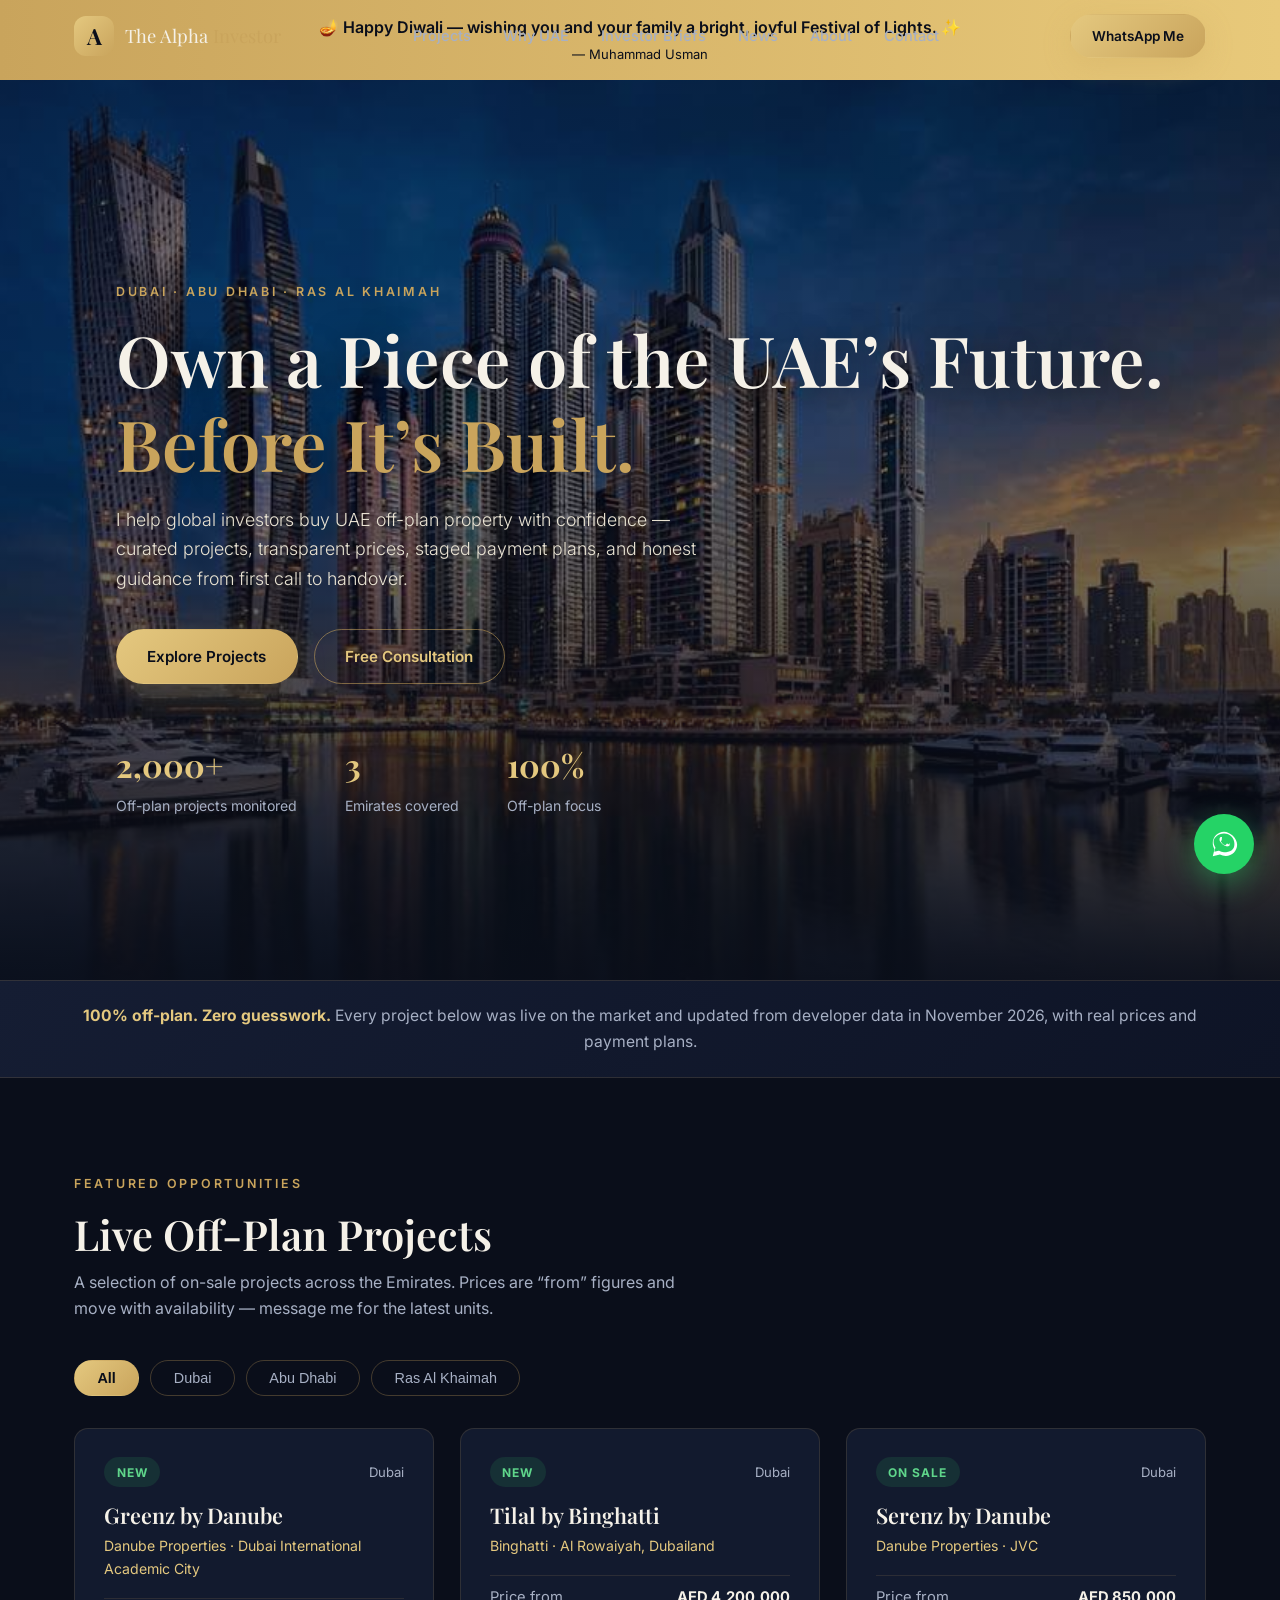
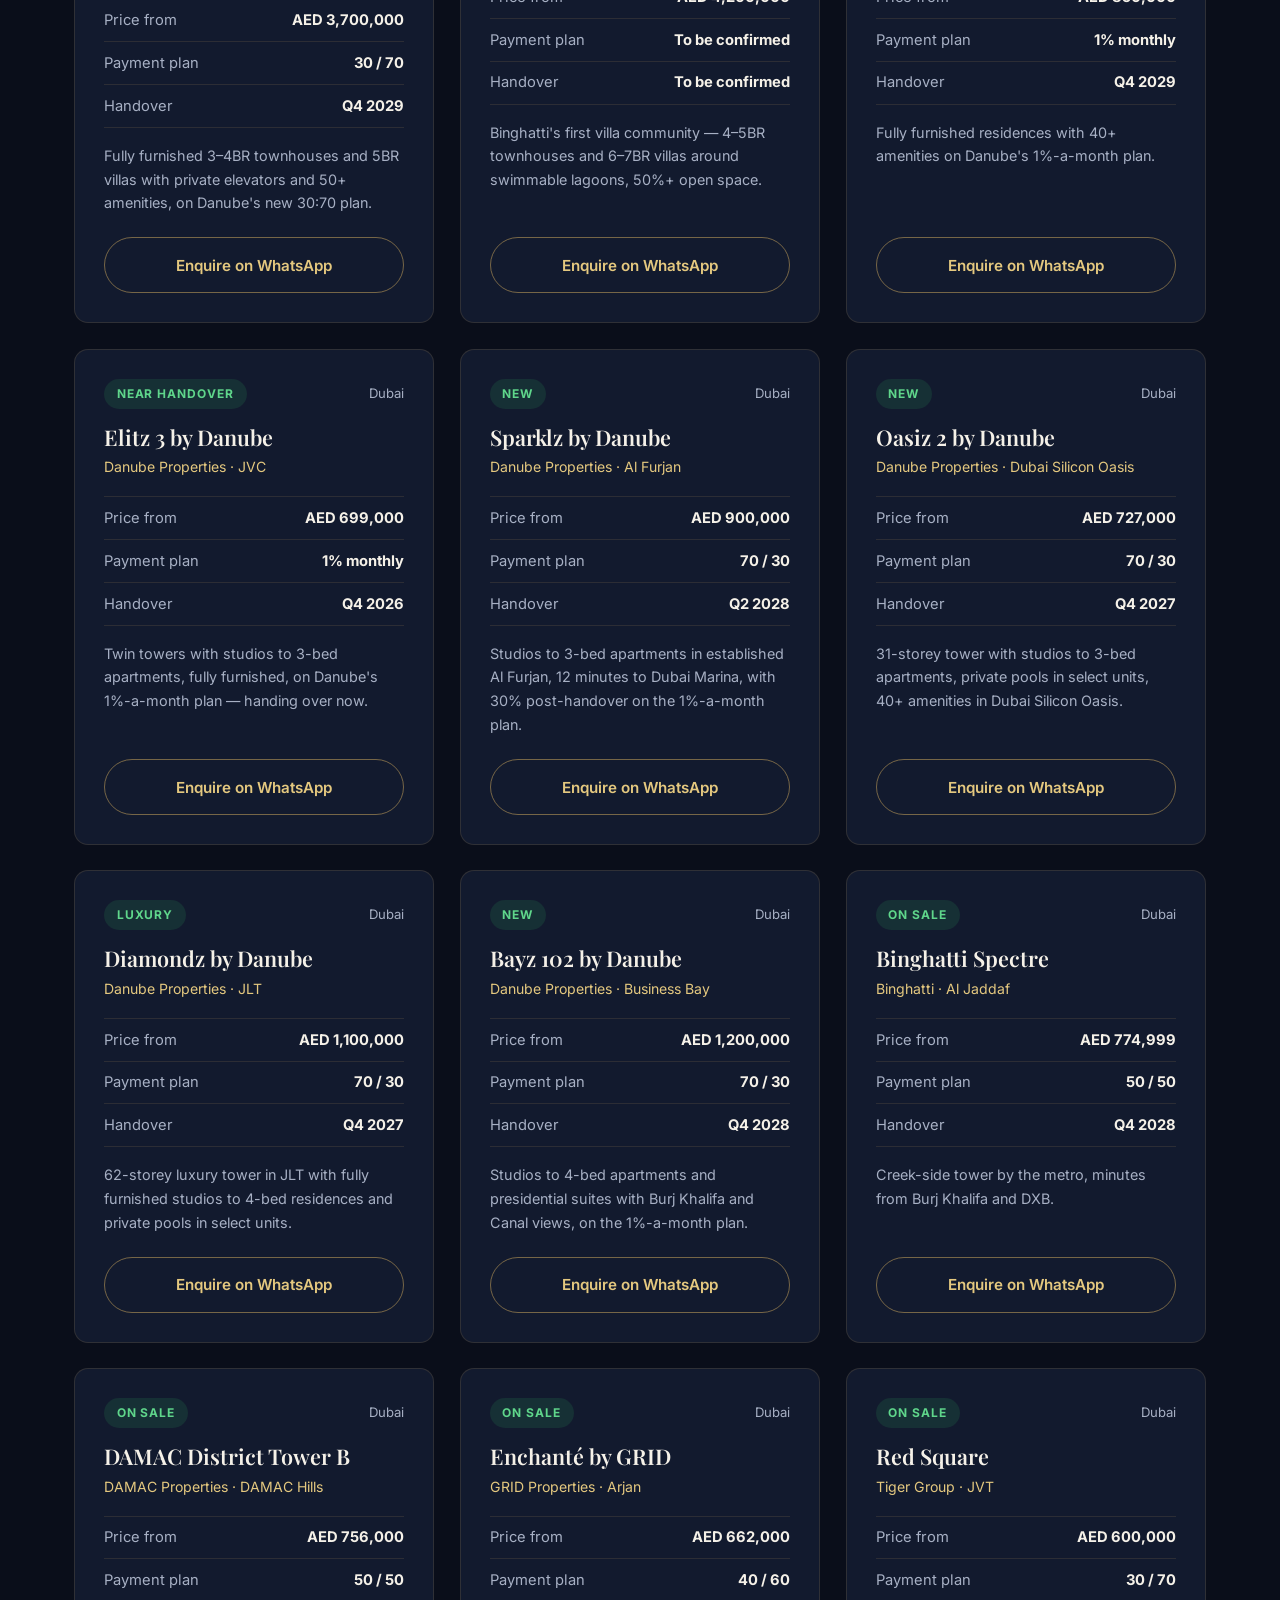
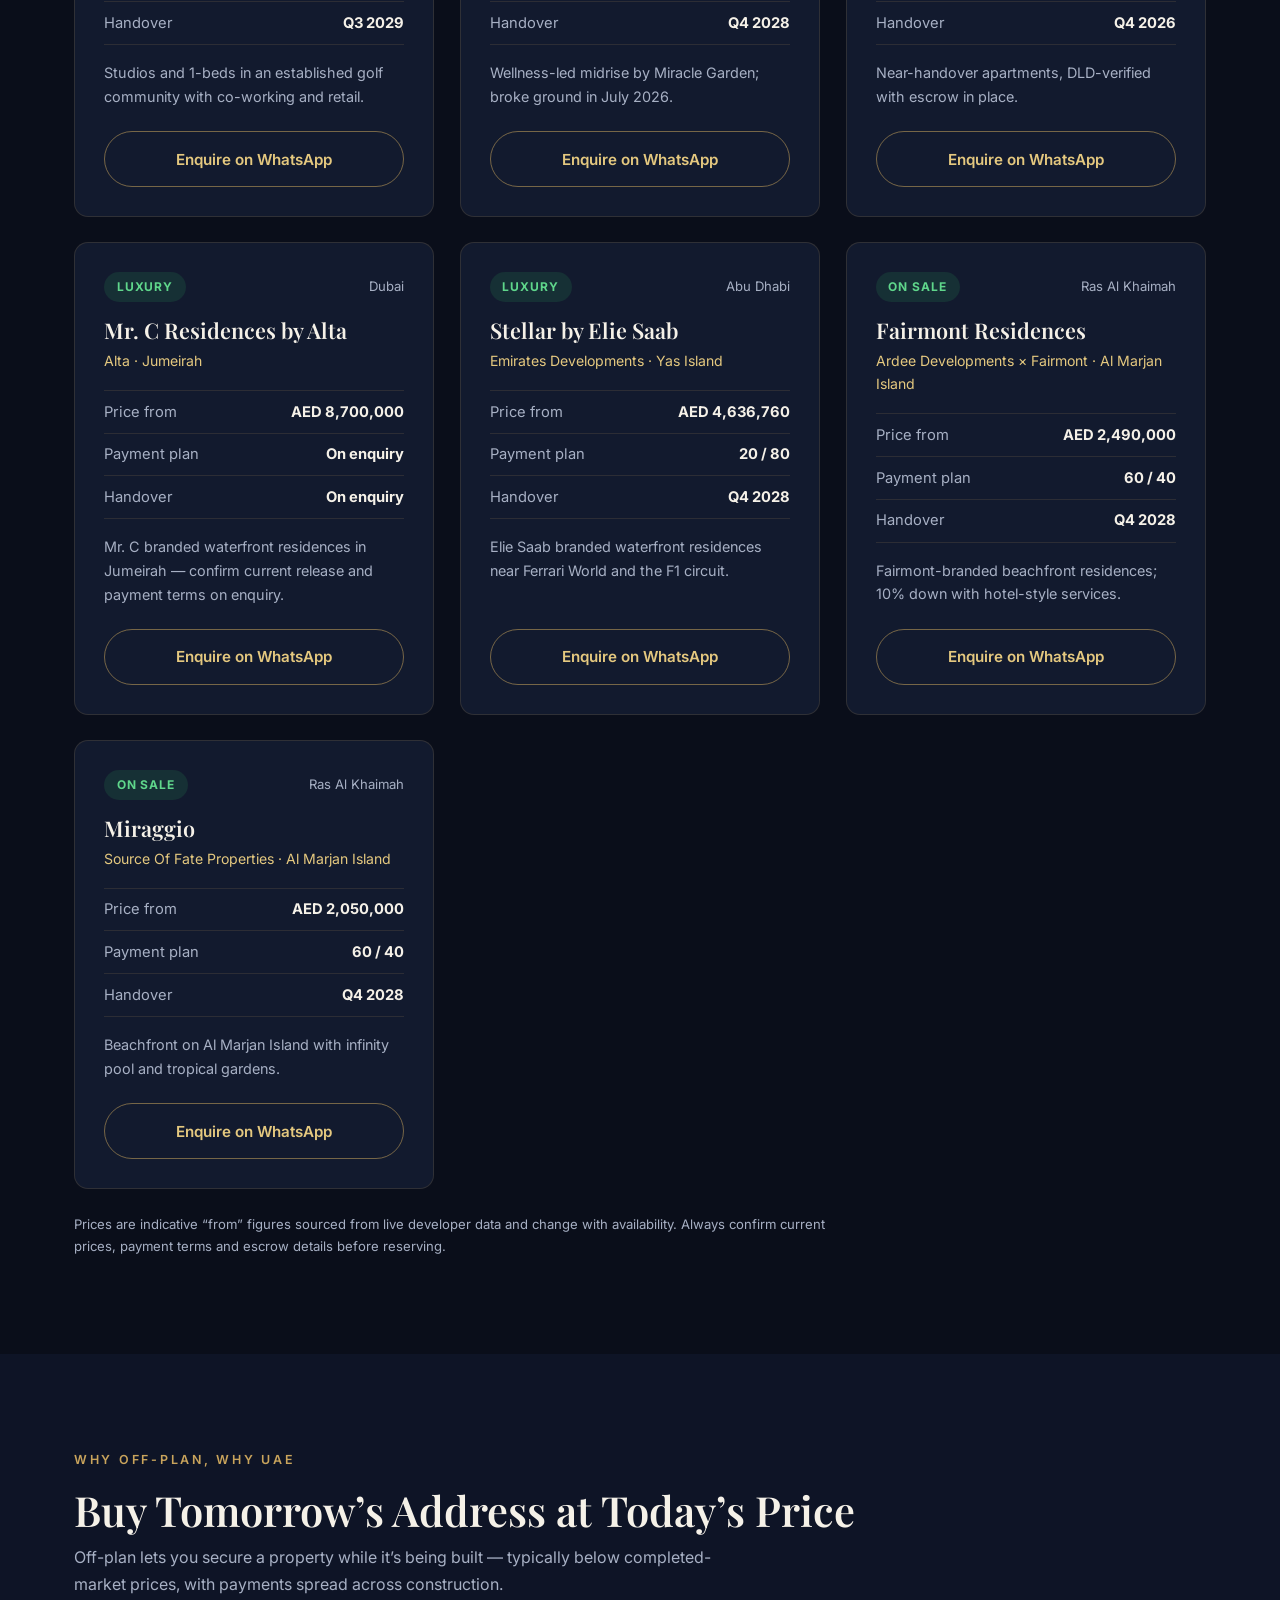
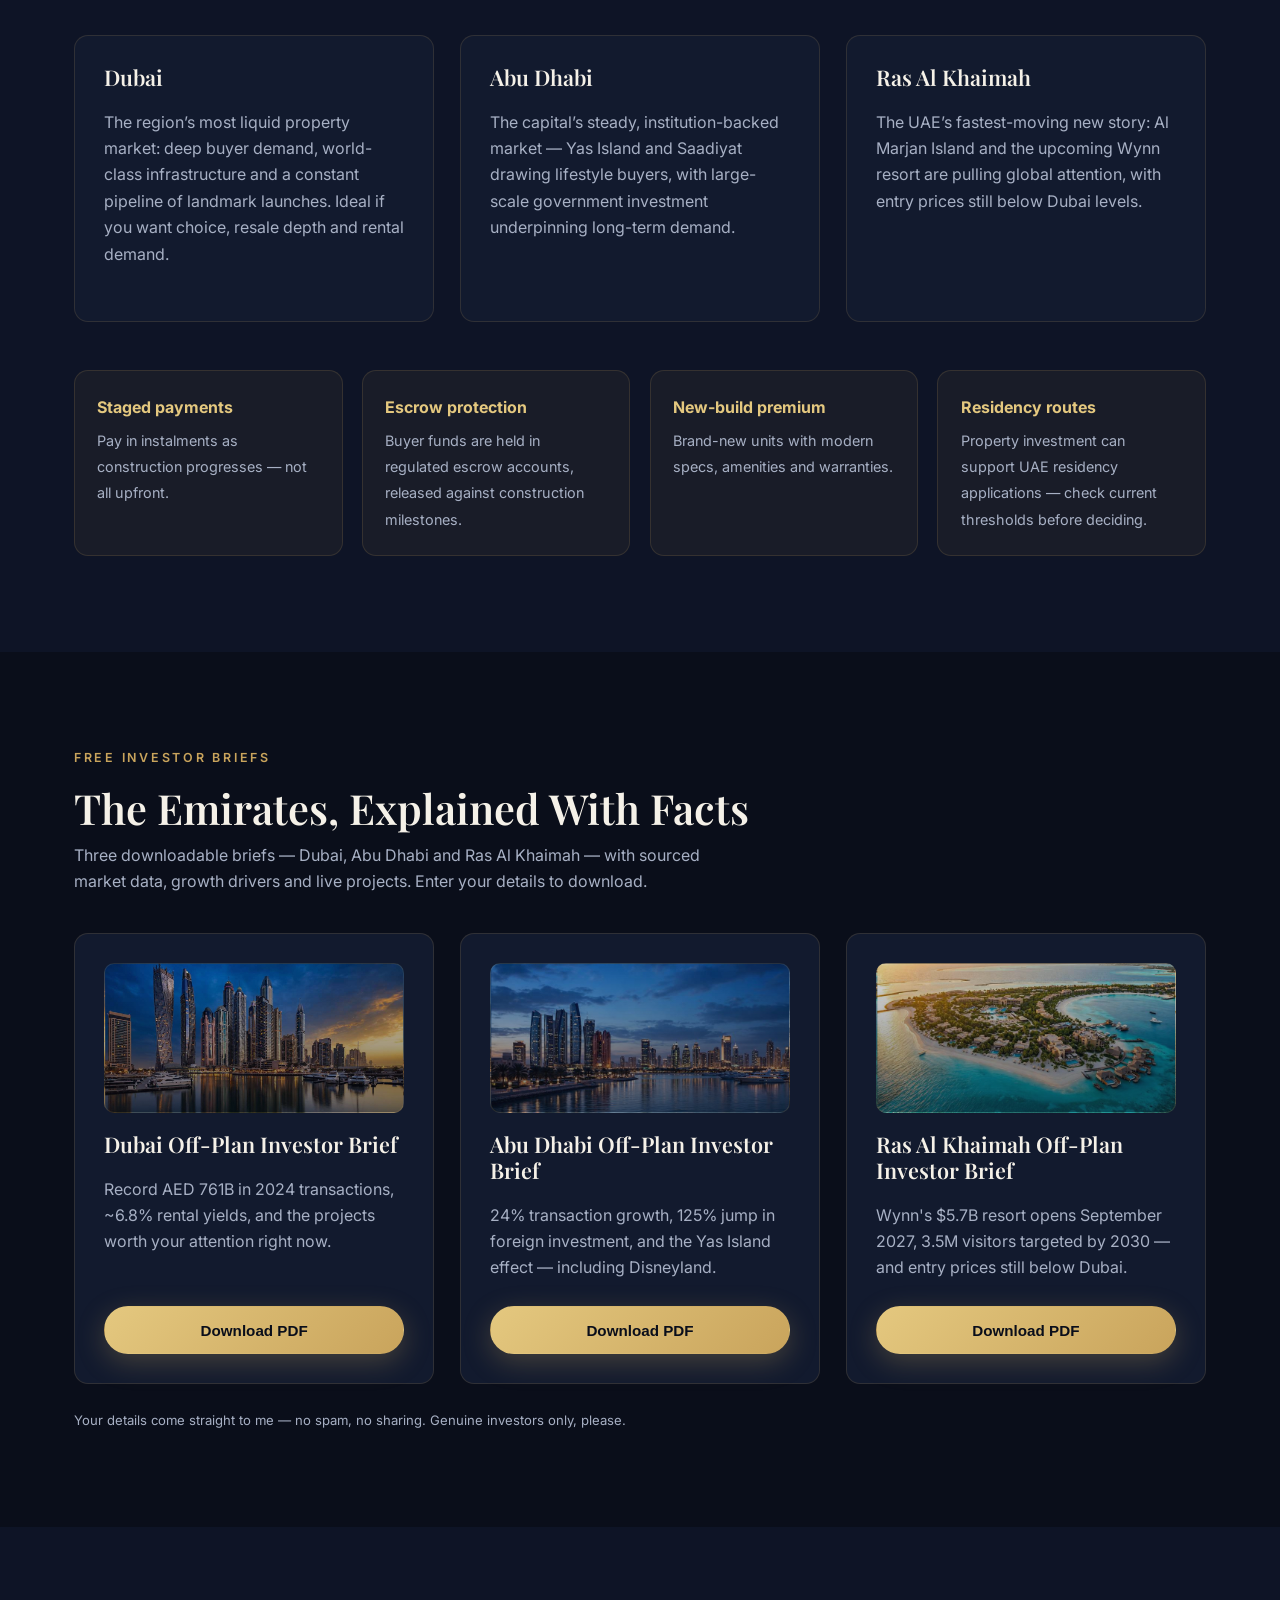
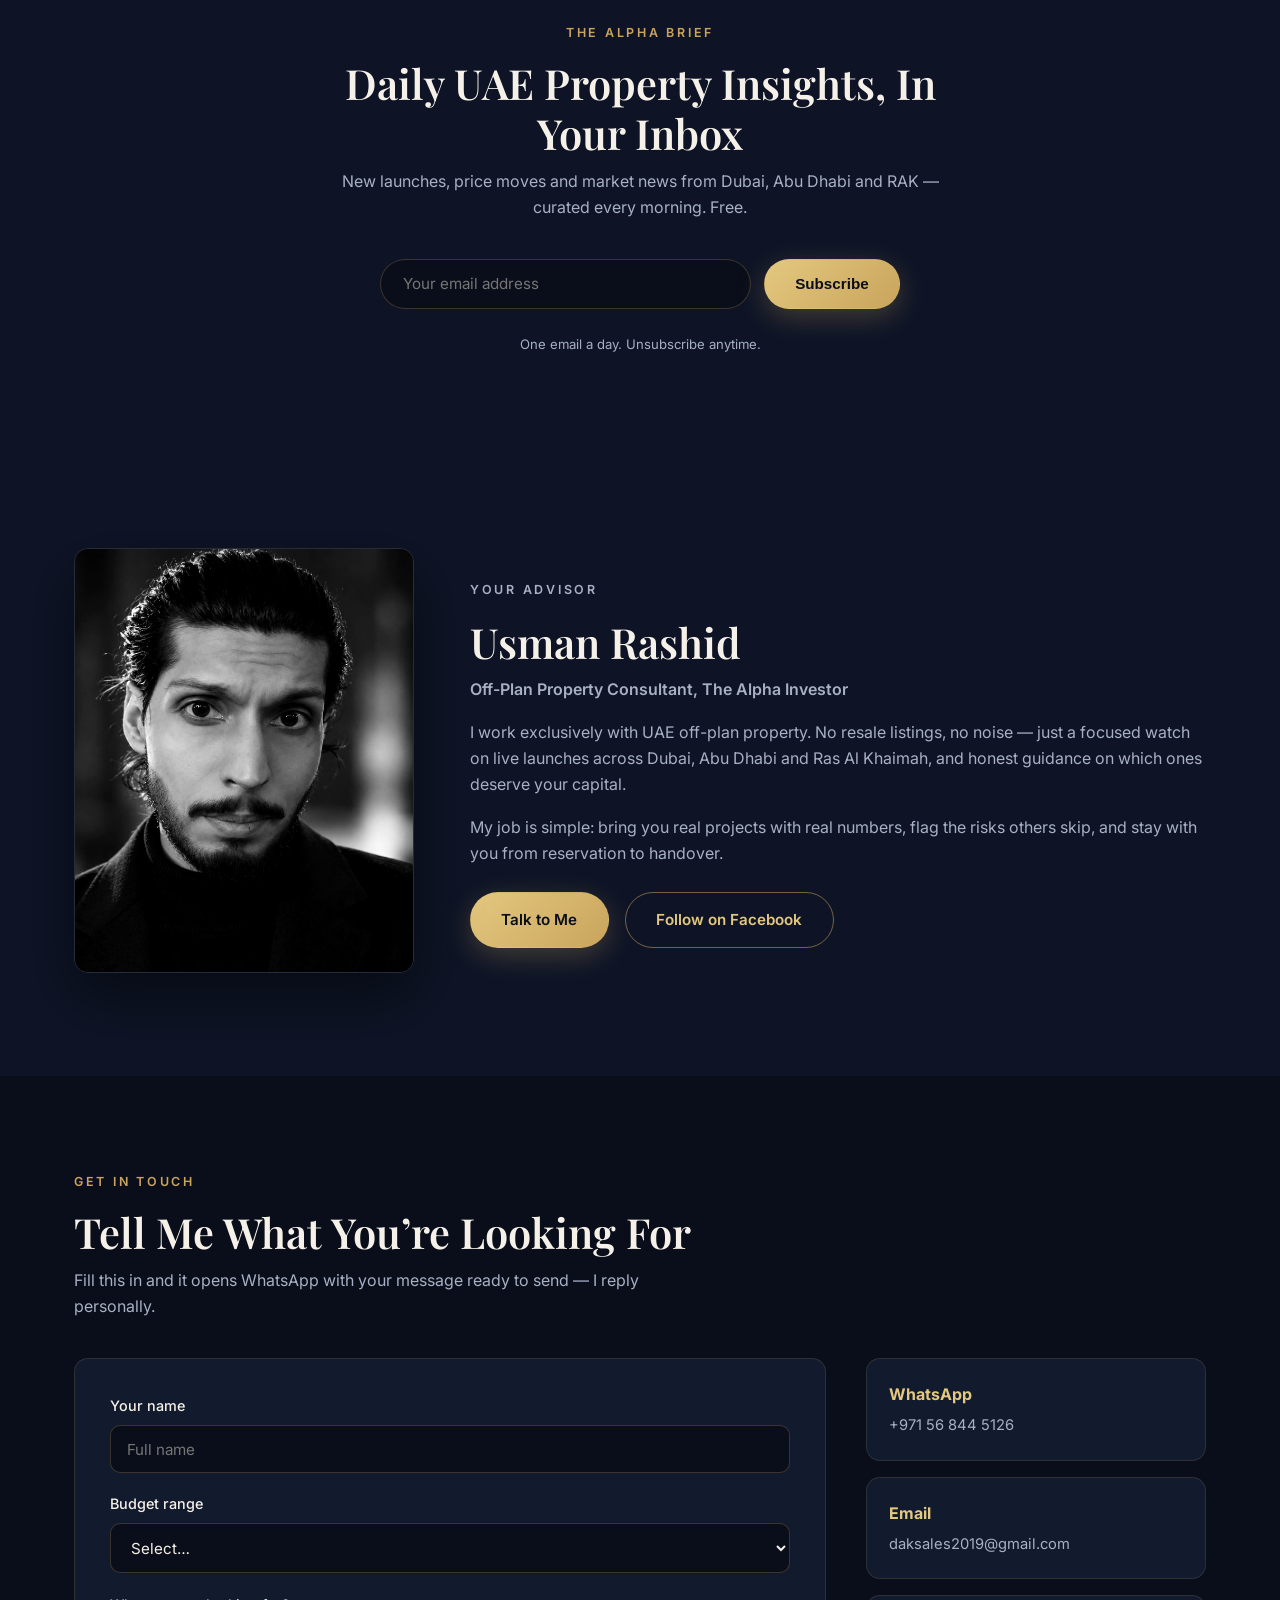
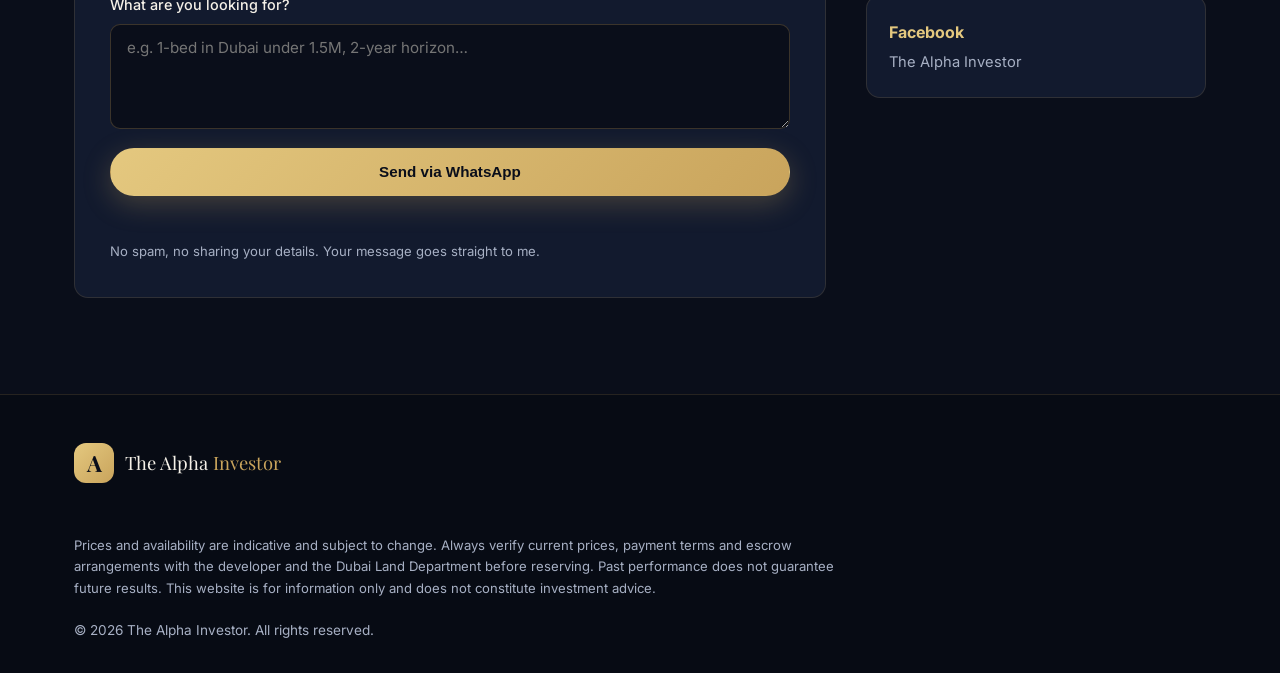
==== commit 3db52ebe: "Add Happy Diwali greeting banner to homepage" ====
--- a/index.html
+++ b/index.html
@@ -32,6 +32,12 @@
     <button class="nav-toggle" id="navToggle" aria-label="Menu"><span></span><span></span><span></span></button>
   </div>
 </header>
+
+<!-- ============ DIWALI BANNER ============ -->
+<div style="background:linear-gradient(90deg,#C9A45C,#E8C97A);color:#0A0E1A;text-align:center;padding:14px 20px;">
+  <p style="margin:0;font-family:Inter,sans-serif;font-size:16px;font-weight:600;">🪔 Happy Diwali — wishing you and your family a bright, joyful Festival of Lights. ✨</p>
+  <p style="margin:4px 0 0;font-family:Inter,sans-serif;font-size:13px;">— Muhammad Usman</p>
+</div>
 
 <!-- ============ HERO ============ -->
 <section class="hero" id="top">
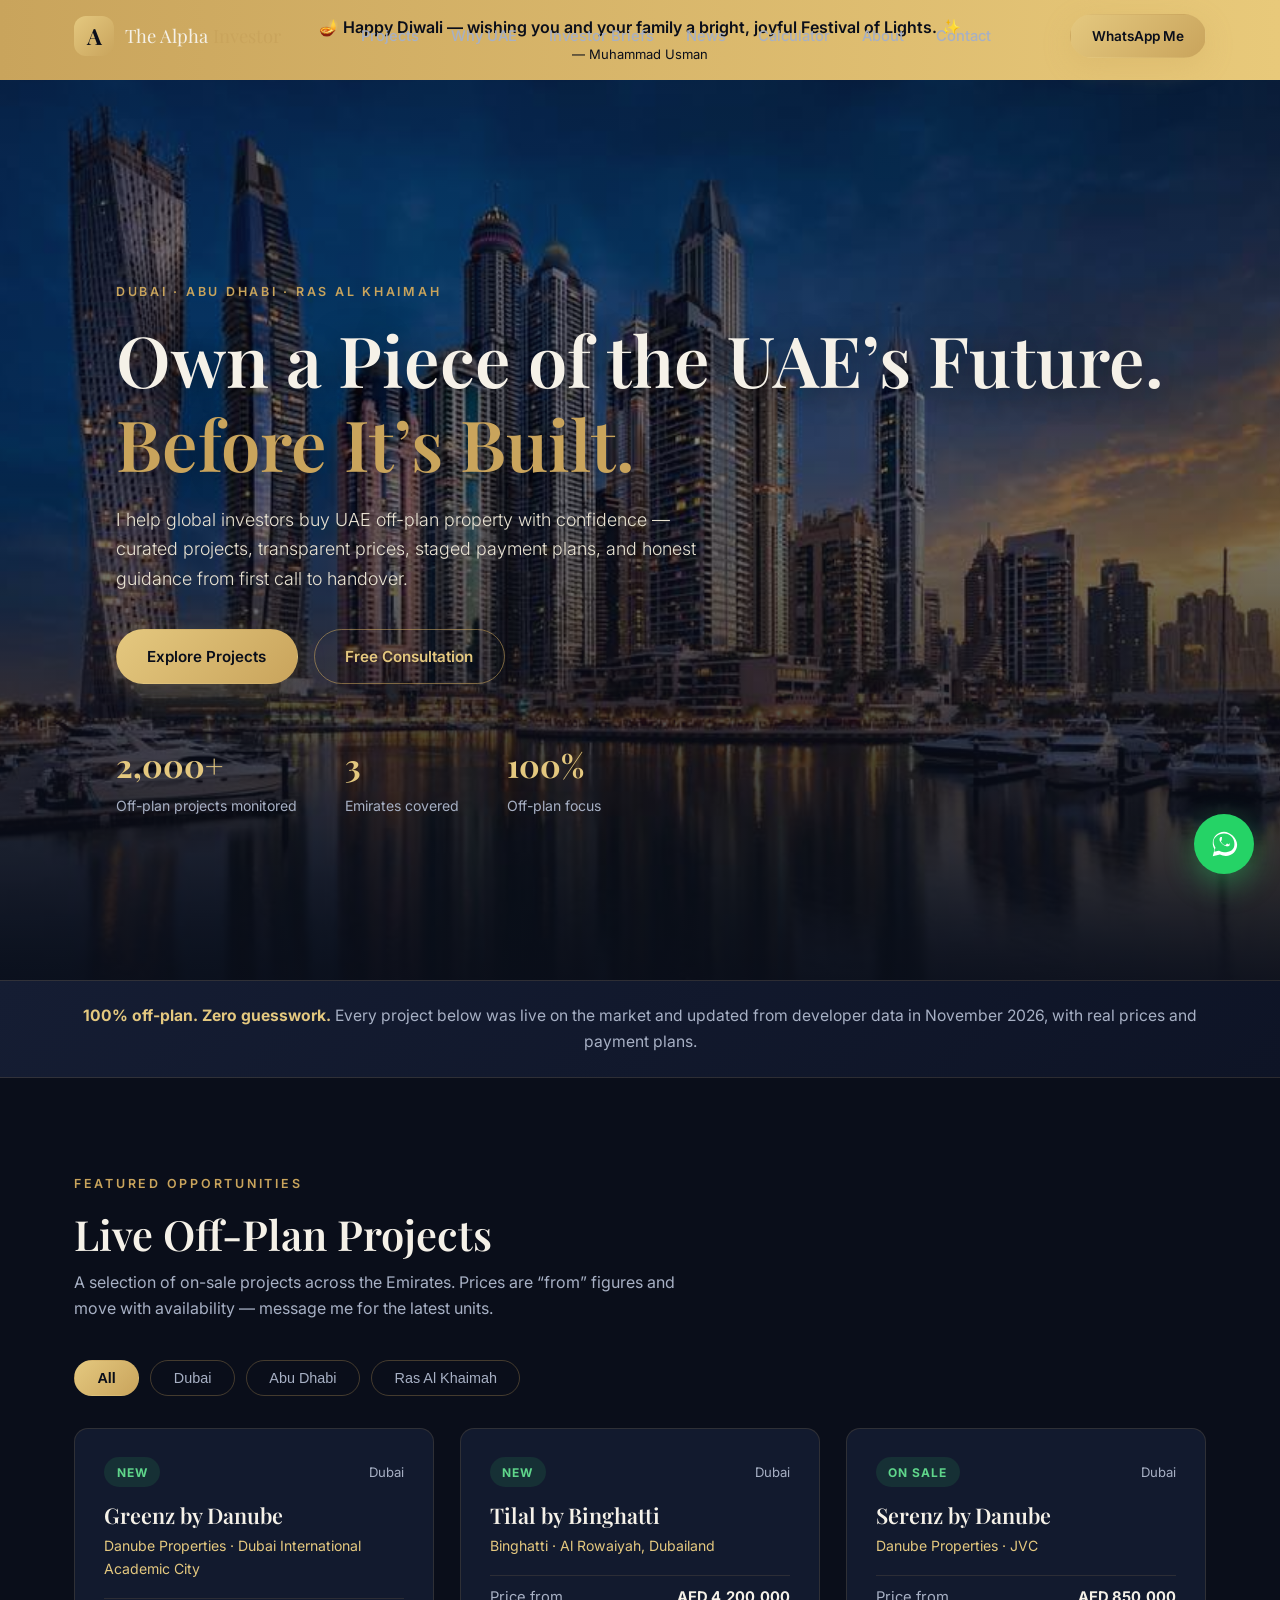
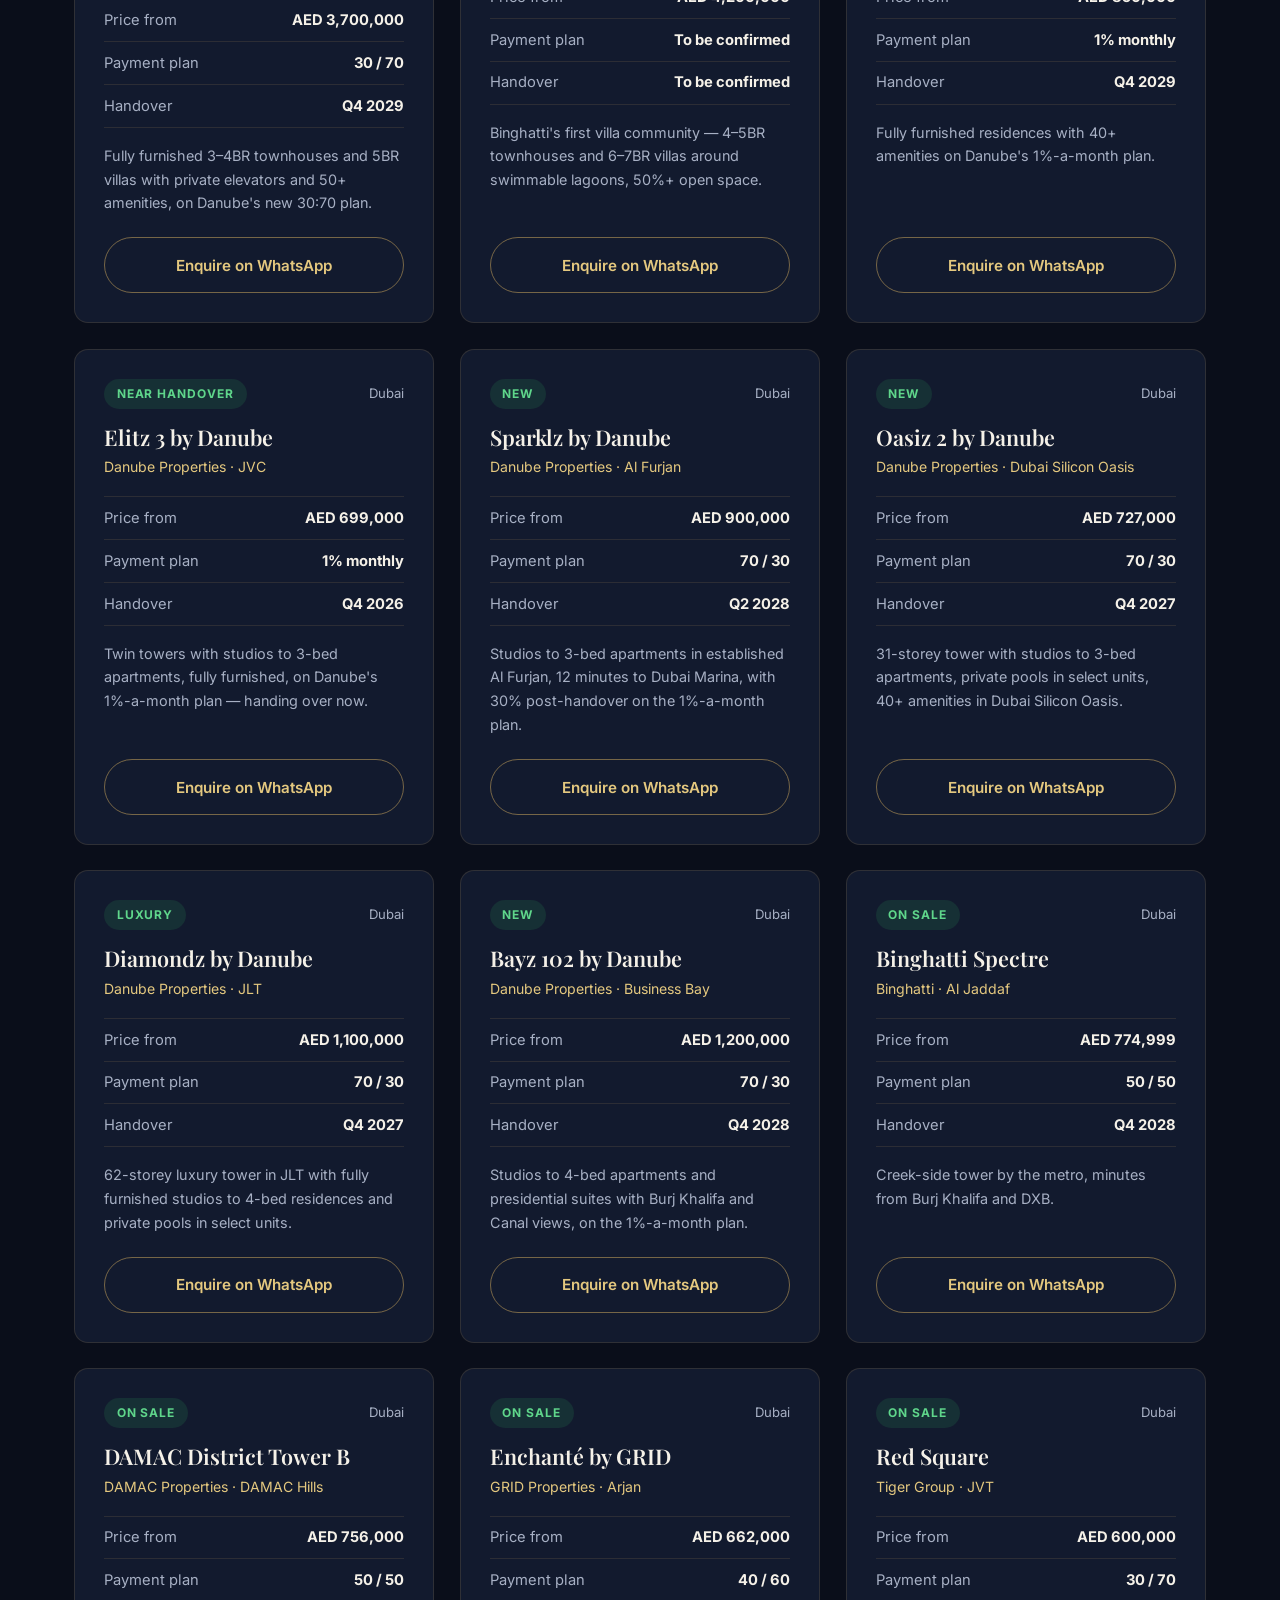
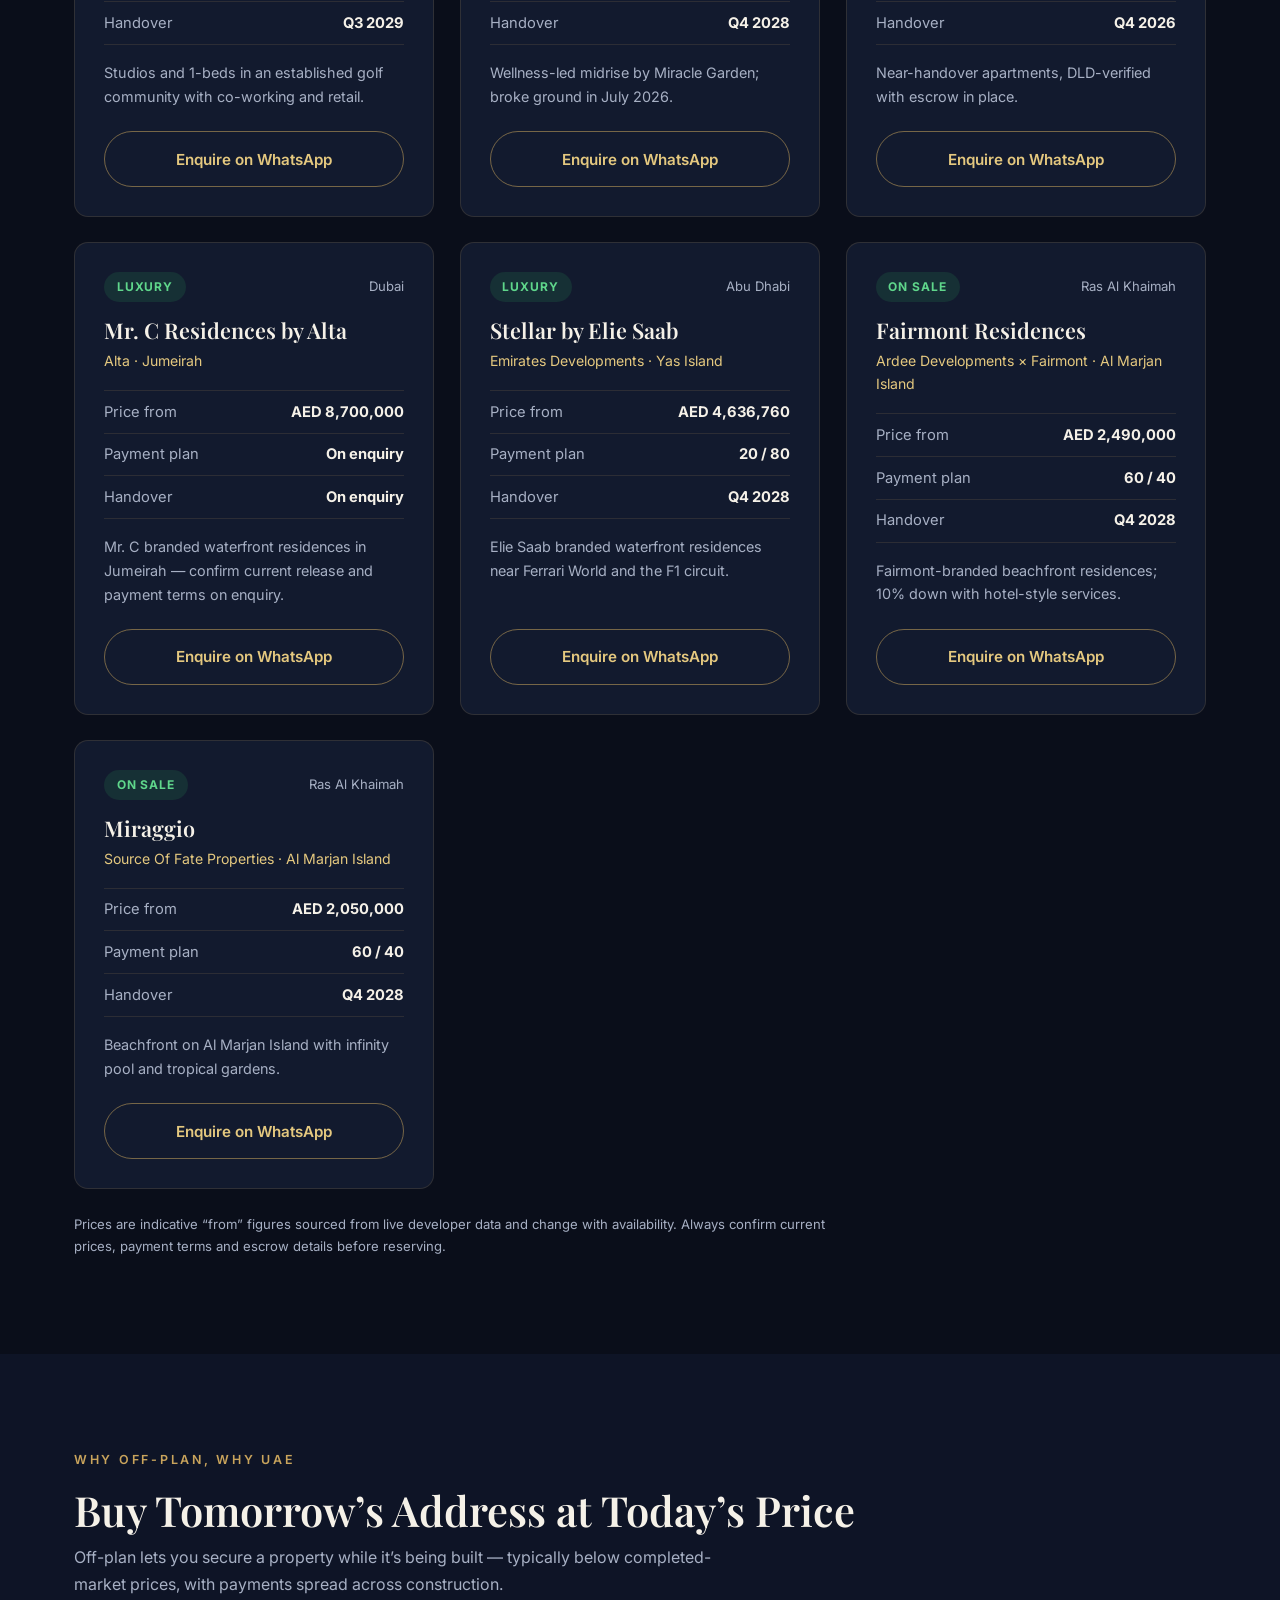
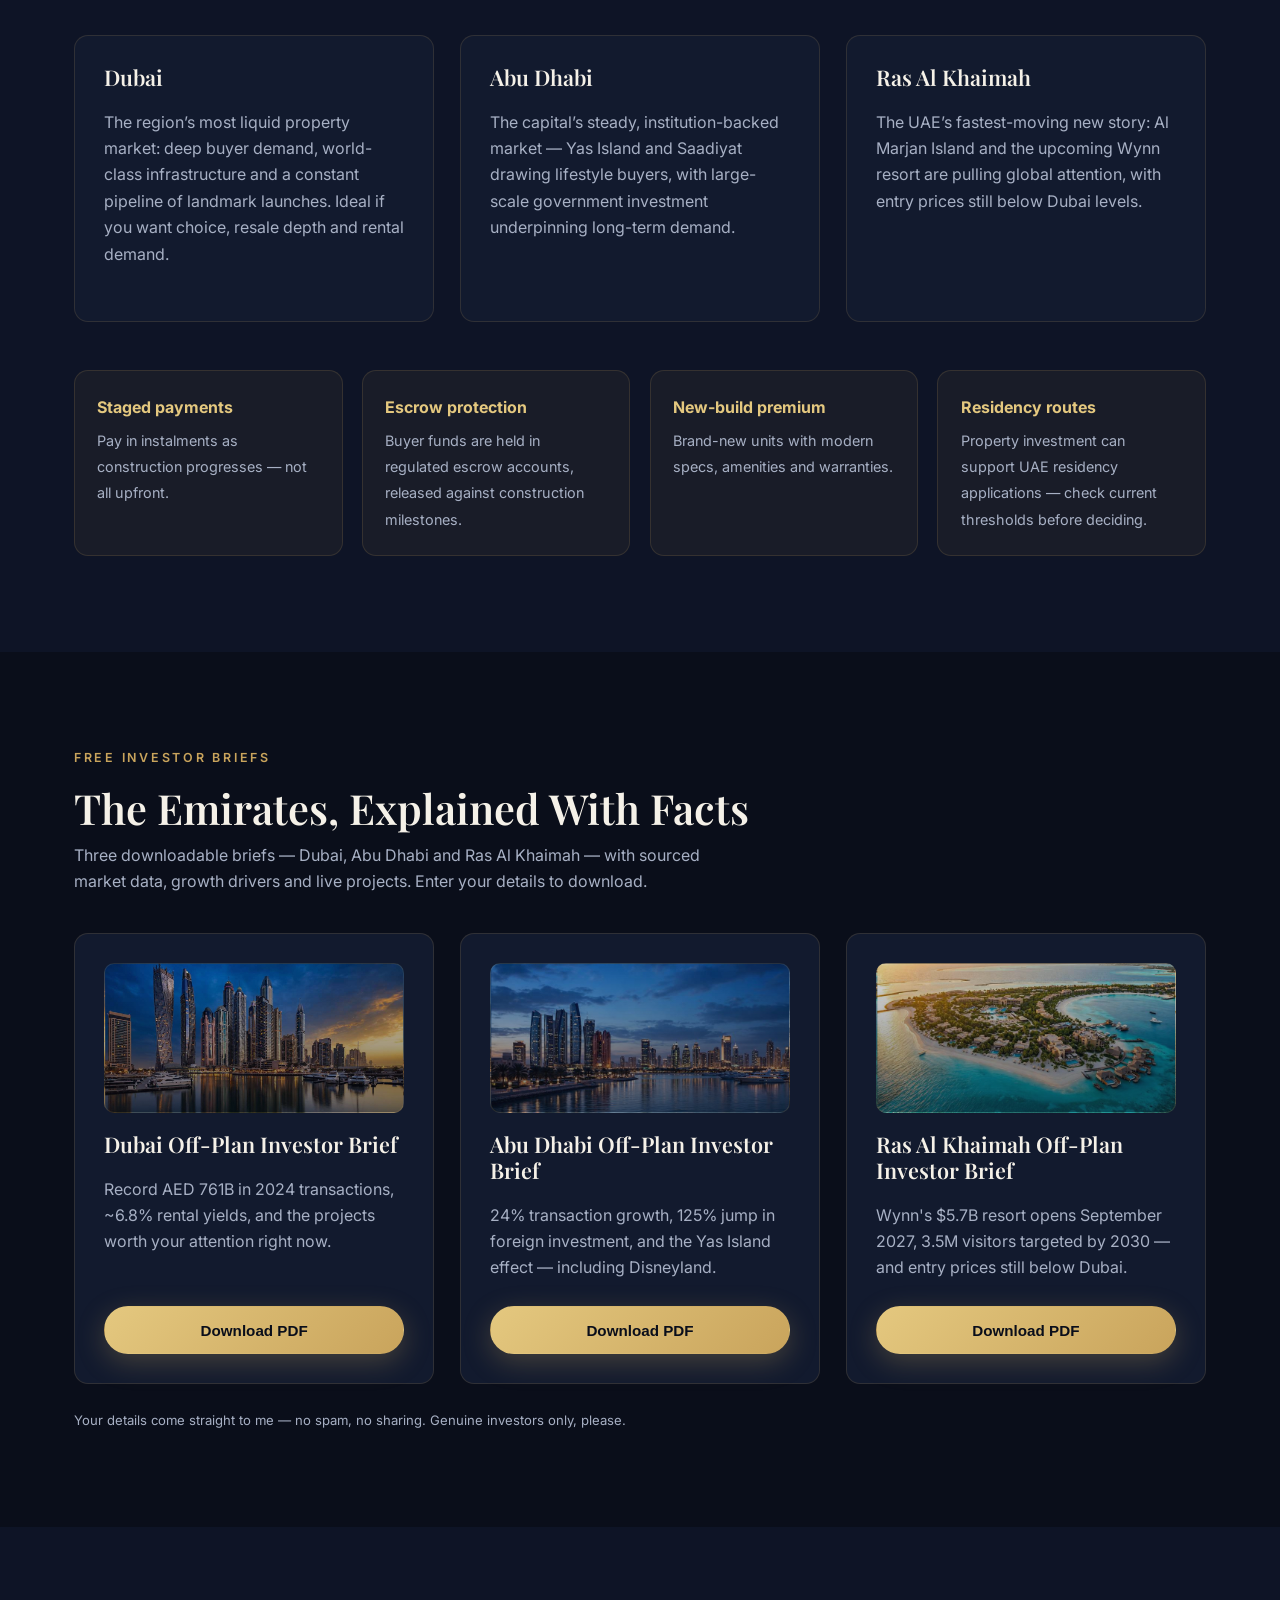
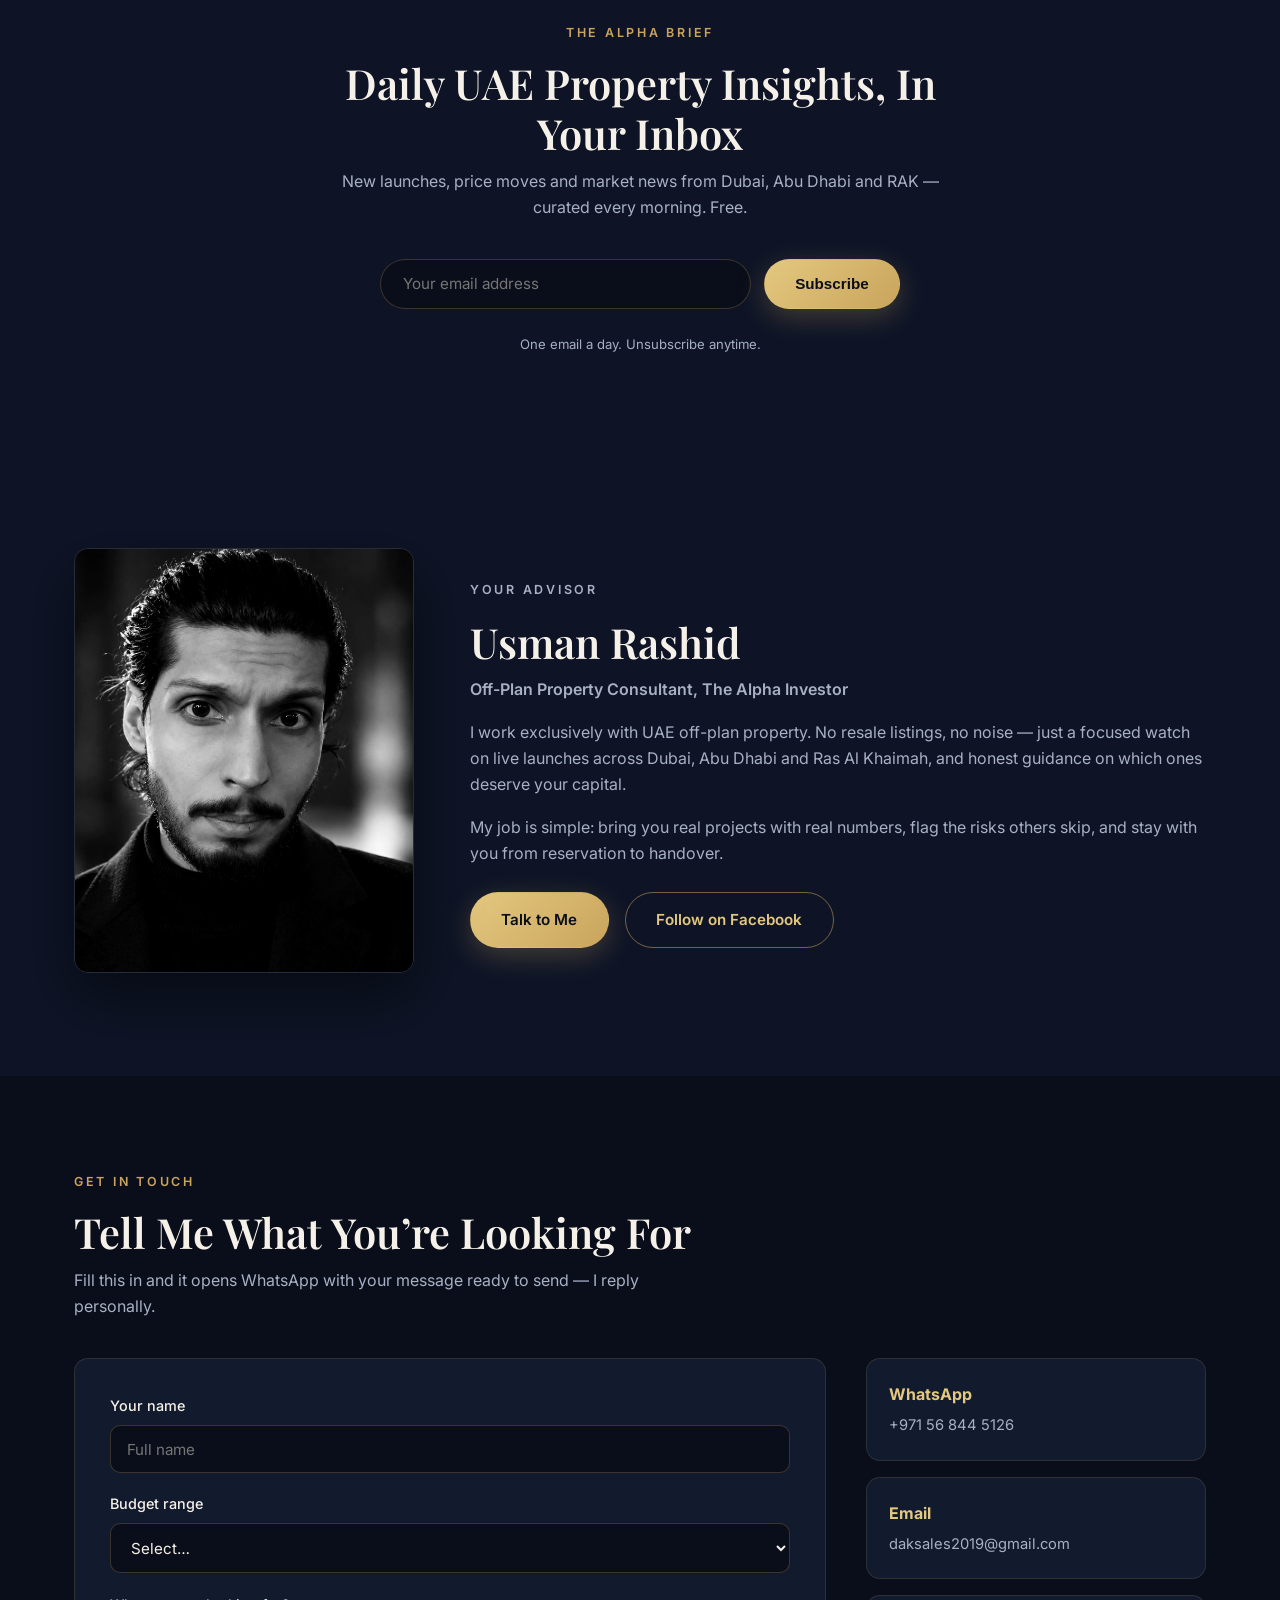
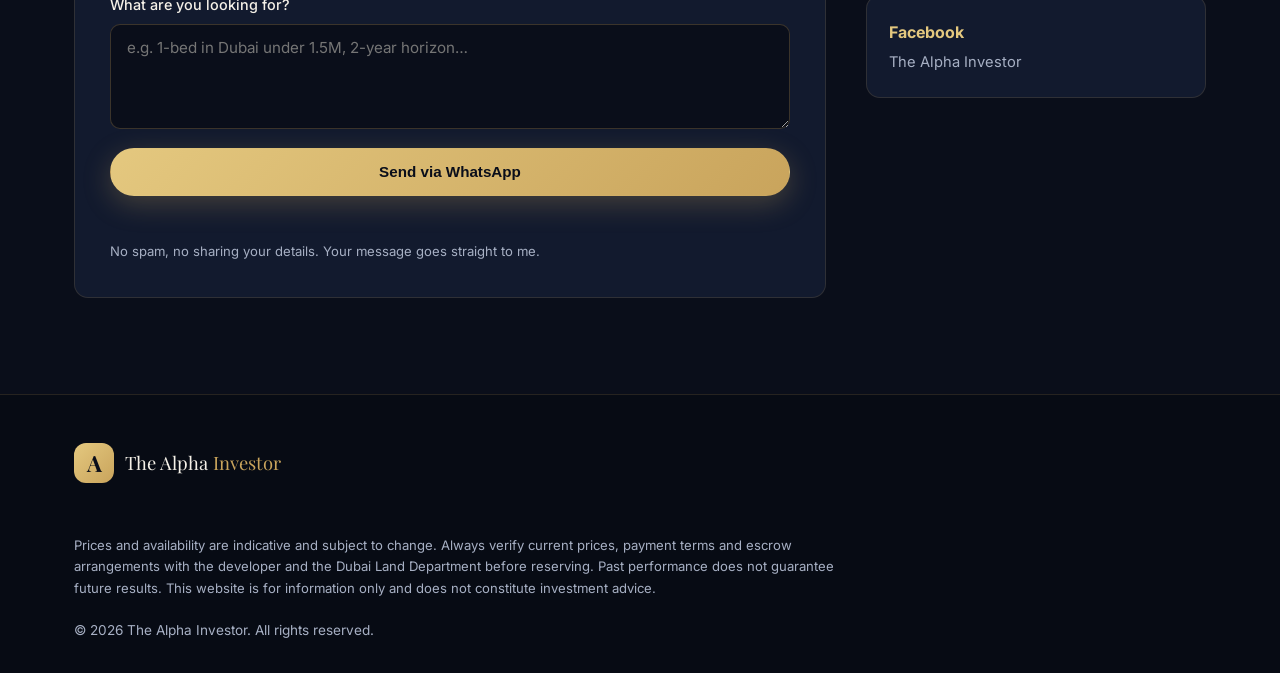
==== commit 01f85a6b: "Add mortgage calculator page + nav link" ====
--- a/index.html
+++ b/index.html
@@ -25,6 +25,7 @@
       <a href="#why">Why UAE</a>
       <a href="#briefs">Investor Briefs</a>
       <a href="news.html">News</a>
+      <a href="mortgage-calculator.html">Calculator</a>
       <a href="#about">About</a>
       <a href="#contact">Contact</a>
     </nav>
